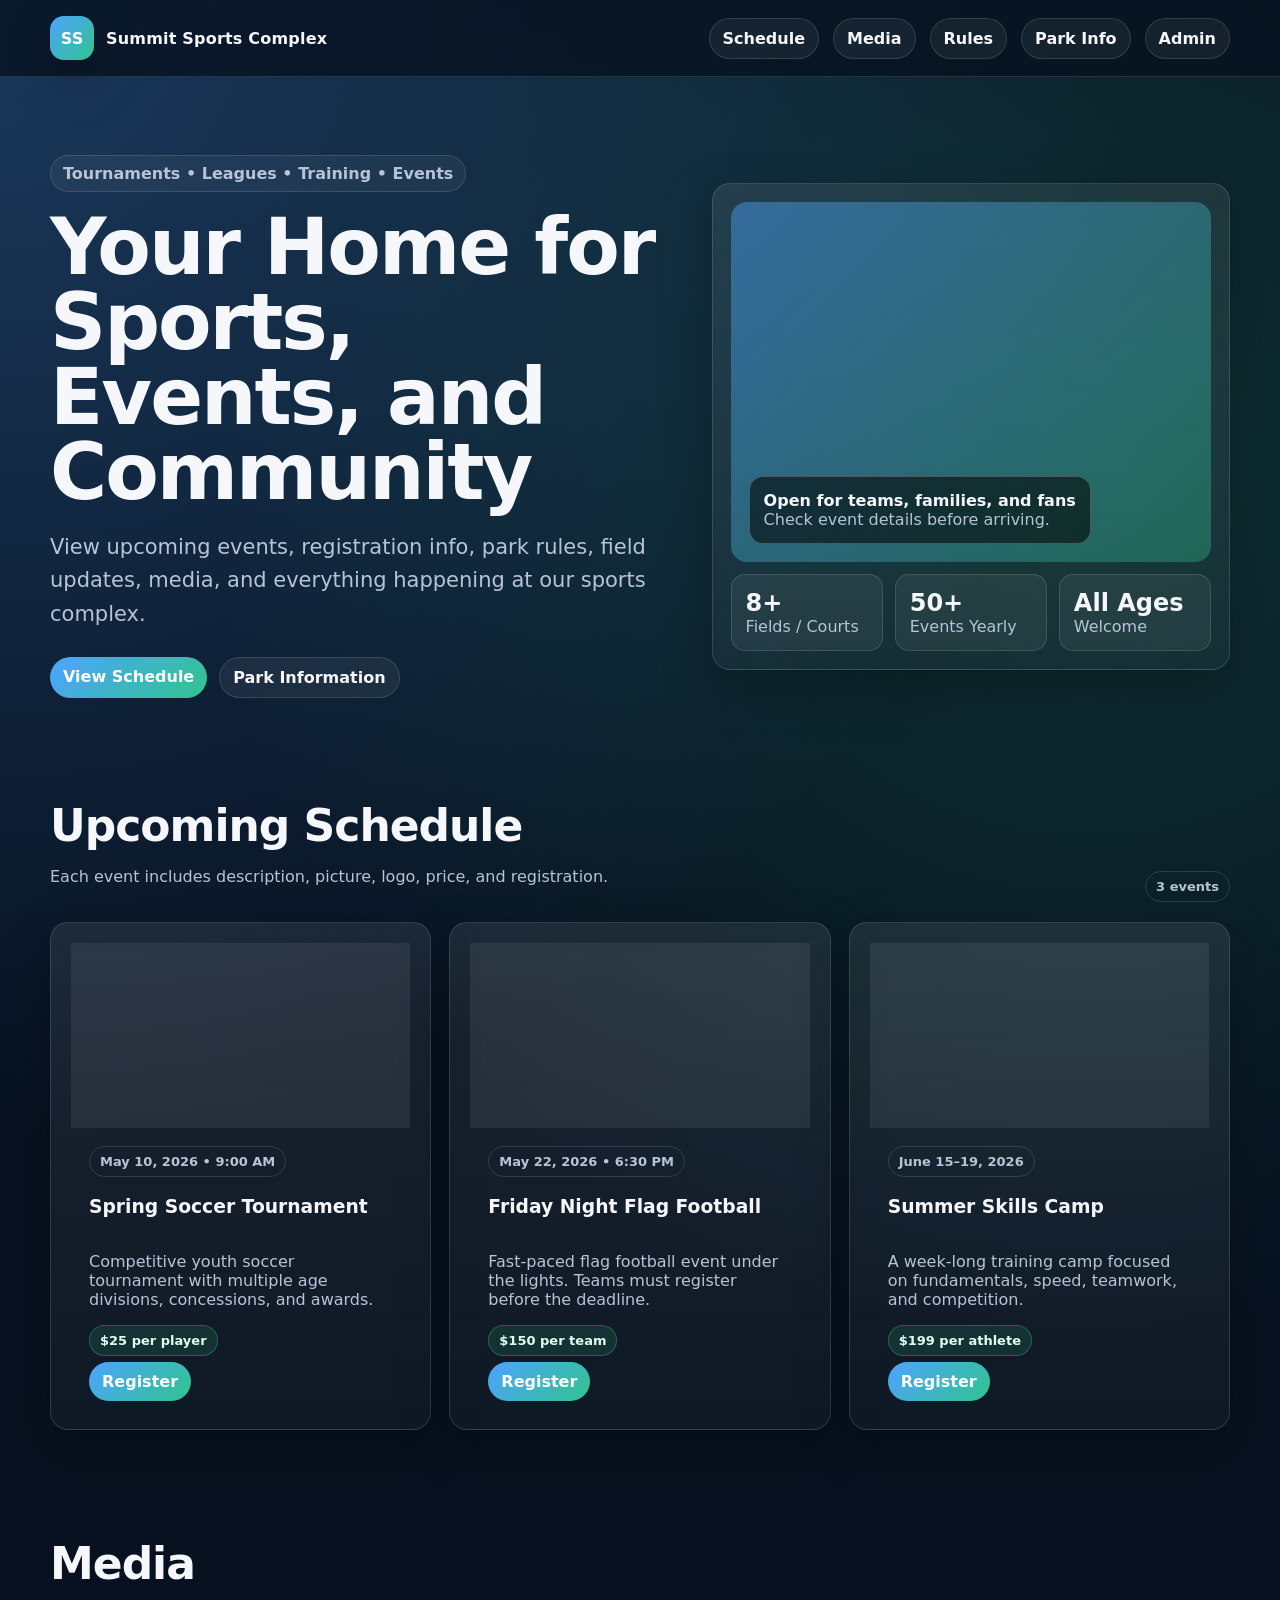
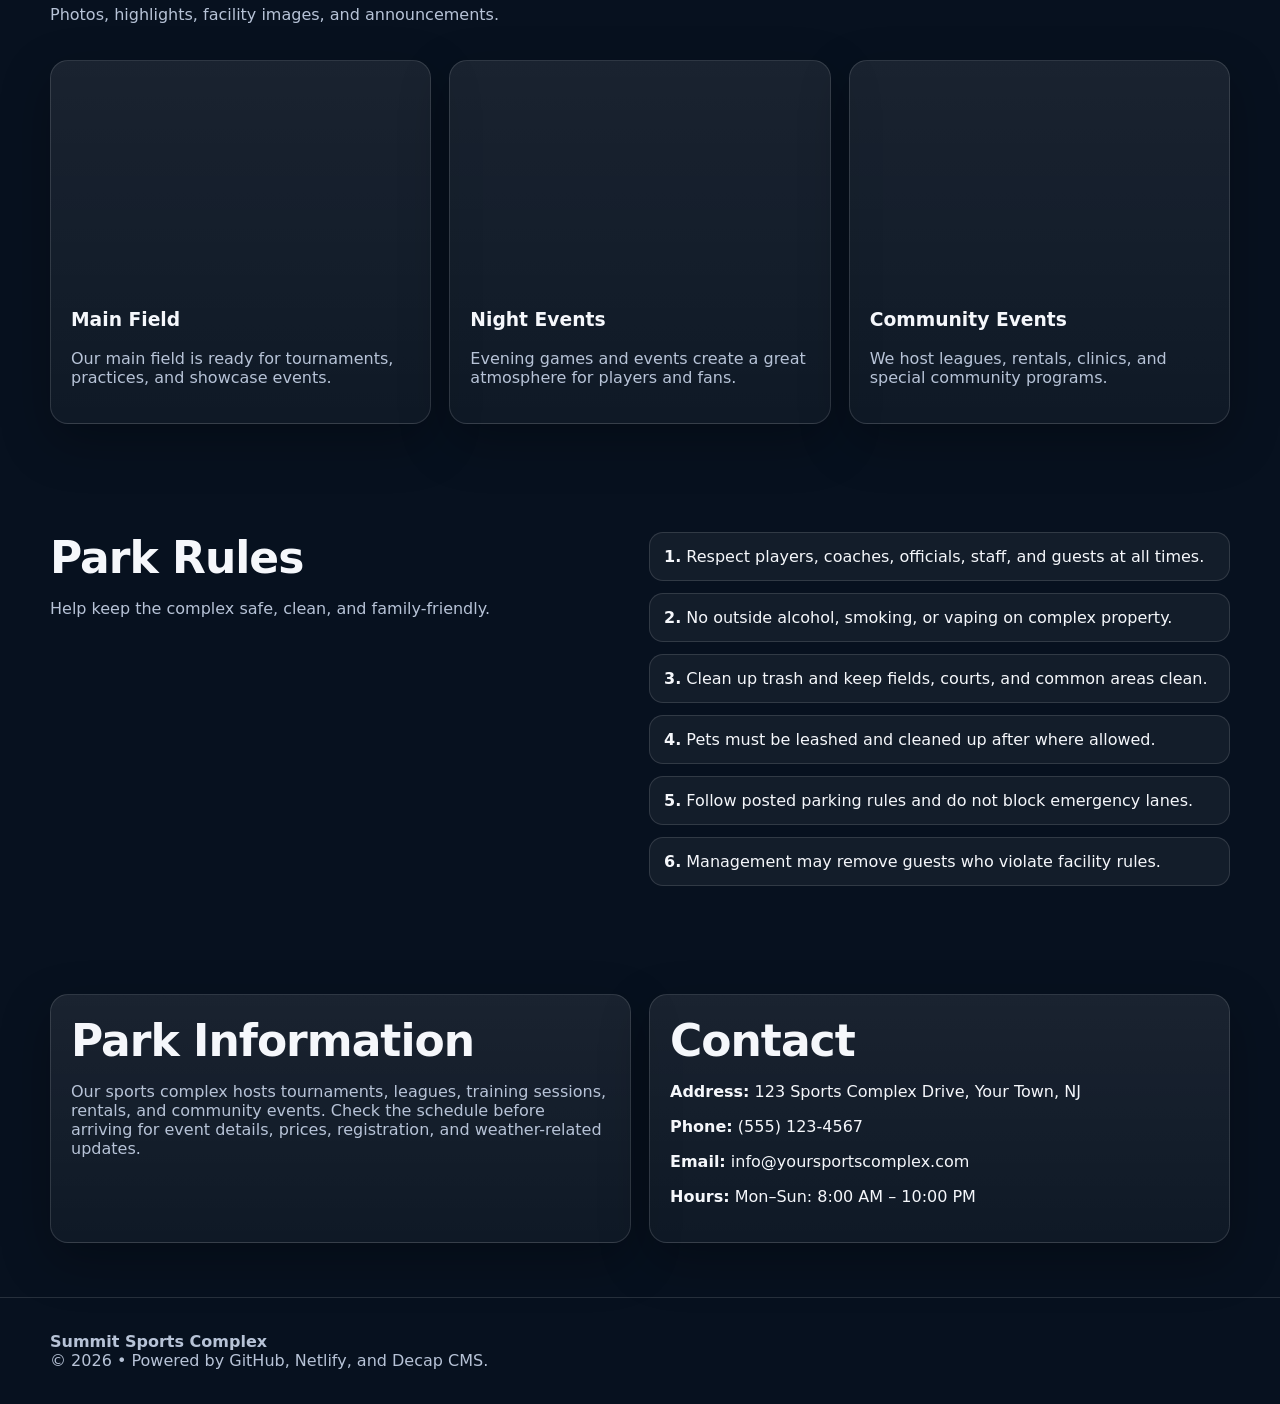
==== index.html @ 4e284f71 "Add files via upload" ====
﻿<!DOCTYPE html>
<html lang="en">
<head>
  <meta charset="UTF-8" />
  <meta name="viewport" content="width=device-width, initial-scale=1.0" />
  <title>Sports Complex</title>
  <meta name="description" content="Sports complex website with schedule, media, rules, and park information." />
  <script src="https://identity.netlify.com/v1/netlify-identity-widget.js"></script>
  <style>
    :root{--bg:#07111f;--card:#0f1d31;--text:#f5f7fb;--muted:#b7c3d7;--line:rgba(255,255,255,.13);--accent:#31c48d;--accent2:#4da3ff;--radius:18px;--shadow:0 18px 50px rgba(0,0,0,.28);--max:1180px;font-family:Inter,system-ui,-apple-system,BlinkMacSystemFont,"Segoe UI",sans-serif}*{box-sizing:border-box}html{scroll-behavior:smooth}body{margin:0;background:radial-gradient(circle at top left,rgba(77,163,255,.28),transparent 35%),radial-gradient(circle at 85% 15%,rgba(49,196,141,.18),transparent 32%),var(--bg);color:var(--text)}a{color:inherit;text-decoration:none}img{max-width:100%;display:block}.wrap{width:min(var(--max),calc(100% - 32px));margin:0 auto}.nav{position:sticky;top:0;z-index:20;backdrop-filter:blur(14px);background:rgba(7,17,31,.78);border-bottom:1px solid var(--line)}.nav-inner{min-height:76px;display:flex;justify-content:space-between;align-items:center;gap:18px}.brand{display:flex;align-items:center;gap:12px;font-weight:900;letter-spacing:.2px}.brand-logo{width:44px;height:44px;border-radius:14px;background:linear-gradient(135deg,var(--accent2),var(--accent));display:grid;place-items:center;color:white;box-shadow:var(--shadow);overflow:hidden}.brand-logo img{width:100%;height:100%;object-fit:cover}.links{display:flex;gap:14px;align-items:center;flex-wrap:wrap;justify-content:flex-end}.links a,.btn{border:1px solid var(--line);background:rgba(255,255,255,.06);color:var(--text);padding:10px 13px;border-radius:999px;font-weight:700;cursor:pointer;transition:.18s ease}.links a:hover,.btn:hover{transform:translateY(-1px);background:rgba(255,255,255,.11)}.primary{background:linear-gradient(135deg,var(--accent2),var(--accent));border:0;color:white}.hero{padding:78px 0 48px}.hero-grid{display:grid;grid-template-columns:1.1fr .9fr;gap:28px;align-items:center}.badge{display:inline-flex;gap:8px;align-items:center;padding:8px 12px;border:1px solid var(--line);border-radius:999px;color:var(--muted);background:rgba(255,255,255,.05);font-weight:700}h1{font-size:clamp(42px,7vw,78px);line-height:.96;margin:18px 0;letter-spacing:-2px}.lead{color:var(--muted);font-size:clamp(17px,2vw,21px);line-height:1.6;max-width:680px}.hero-actions{display:flex;gap:12px;flex-wrap:wrap;margin-top:26px}.hero-card,.card{background:linear-gradient(180deg,rgba(255,255,255,.08),rgba(255,255,255,.035));border:1px solid var(--line);border-radius:var(--radius);box-shadow:var(--shadow)}.hero-card{padding:18px;overflow:hidden}.hero-photo{height:360px;border-radius:16px;background:linear-gradient(135deg,rgba(77,163,255,.45),rgba(49,196,141,.35)),url('https://images.unsplash.com/photo-1526232761682-d26e03ac148e?auto=format&fit=crop&w=1400&q=80');background-size:cover;background-position:center;display:flex;align-items:flex-end;padding:18px}.photo-label{background:rgba(0,0,0,.55);border:1px solid rgba(255,255,255,.22);padding:14px;border-radius:14px}.stats{display:grid;grid-template-columns:repeat(3,1fr);gap:12px;margin-top:12px}.stat{background:rgba(255,255,255,.06);border:1px solid var(--line);border-radius:14px;padding:14px}.stat strong{display:block;font-size:24px}section{padding:54px 0}.section-head{display:flex;justify-content:space-between;align-items:end;gap:18px;margin-bottom:20px}h2{font-size:clamp(28px,4vw,44px);margin:0 0 8px;letter-spacing:-1px}.muted{color:var(--muted)}.grid{display:grid;gap:18px}.grid-3{grid-template-columns:repeat(3,1fr)}.grid-2{grid-template-columns:repeat(2,1fr)}.event-card{overflow:hidden}.event-img{height:185px;background:rgba(255,255,255,.07);object-fit:cover;width:100%}.event-body{padding:18px}.event-top{display:flex;justify-content:space-between;gap:12px;align-items:flex-start;margin-bottom:10px}.event-logo{width:52px;height:52px;border-radius:14px;object-fit:cover;border:1px solid var(--line);background:rgba(255,255,255,.08)}.pill{display:inline-flex;padding:7px 10px;border-radius:999px;border:1px solid var(--line);color:var(--muted);font-size:13px;font-weight:800}.price{color:#ddfff0;background:rgba(49,196,141,.13);border-color:rgba(49,196,141,.35)}.card{padding:20px}.media-card img{height:210px;width:100%;object-fit:cover;border-radius:14px;margin-bottom:12px}.rules-list{display:grid;gap:12px}.rule{padding:14px;border:1px solid var(--line);border-radius:14px;background:rgba(255,255,255,.05)}.footer{border-top:1px solid var(--line);padding:34px 0;color:var(--muted)}.loading{padding:28px;border:1px solid var(--line);border-radius:18px;color:var(--muted);background:rgba(255,255,255,.05)}@media(max-width:860px){.hero-grid,.grid-2,.grid-3{grid-template-columns:1fr}.links{display:none}.section-head{align-items:flex-start;flex-direction:column}.hero-photo{height:260px}.stats{grid-template-columns:1fr}}
  </style>
</head>
<body>
  <nav class="nav"><div class="wrap nav-inner"><a href="#" class="brand"><span class="brand-logo" id="brandLogo">SC</span><span id="brandName">Sports Complex</span></a><div class="links"><a href="#schedule">Schedule</a><a href="#media">Media</a><a href="#rules">Rules</a><a href="#info">Park Info</a><a href="/admin/">Admin</a></div></div></nav>
  <main>
    <section class="hero"><div class="wrap hero-grid"><div><span class="badge" id="tagline">Tournaments • Leagues • Training • Events</span><h1 id="heroTitle">Loading...</h1><p class="lead" id="heroText"></p><div class="hero-actions"><a class="btn primary" href="#schedule">View Schedule</a><a class="btn" href="#info">Park Information</a></div></div><div class="hero-card"><div class="hero-photo" id="heroPhoto"><div class="photo-label"><strong>Open for teams, families, and fans</strong><div class="muted">Check event details before arriving.</div></div></div><div class="stats"><div class="stat"><strong id="stat1">-</strong><span class="muted" id="stat1Label"></span></div><div class="stat"><strong id="stat2">-</strong><span class="muted" id="stat2Label"></span></div><div class="stat"><strong id="stat3">-</strong><span class="muted" id="stat3Label"></span></div></div></div></div></section>
    <section id="schedule"><div class="wrap"><div class="section-head"><div><h2>Upcoming Schedule</h2><p class="muted">Each event includes description, picture, logo, price, and registration.</p></div><span class="pill" id="eventCount">0 events</span></div><div class="grid grid-3" id="eventsGrid"><div class="loading">Loading events...</div></div></div></section>
    <section id="media"><div class="wrap"><div class="section-head"><div><h2>Media</h2><p class="muted">Photos, highlights, facility images, and announcements.</p></div></div><div class="grid grid-3" id="mediaGrid"><div class="loading">Loading media...</div></div></div></section>
    <section id="rules"><div class="wrap grid grid-2"><div><h2>Park Rules</h2><p class="muted">Help keep the complex safe, clean, and family-friendly.</p></div><div class="rules-list" id="rulesList"></div></div></section>
    <section id="info"><div class="wrap grid grid-2"><div class="card"><h2>Park Information</h2><p class="muted" id="parkInfo"></p></div><div class="card"><h2>Contact</h2><p><strong>Address:</strong> <span id="address"></span></p><p><strong>Phone:</strong> <span id="phone"></span></p><p><strong>Email:</strong> <span id="email"></span></p><p><strong>Hours:</strong> <span id="hours"></span></p></div></div></section>
  </main>
  <footer class="footer"><div class="wrap"><strong id="footerName">Sports Complex</strong><div>© <span id="year"></span> • Powered by GitHub, Netlify, and Decap CMS.</div></div></footer>
  <script>
    const fallback="https://images.unsplash.com/photo-1526232761682-d26e03ac148e?auto=format&fit=crop&w=1200&q=80";
    function escapeHtml(str=""){return String(str).replace(/[&<>"']/g,m=>({'&':'&amp;','<':'&lt;','>':'&gt;','"':'&quot;',"'":'&#039;'}[m]))}
    function initials(name){return(name||"SC").split(" ").map(w=>w[0]).join("").slice(0,2).toUpperCase()}
    async function getJSON(path){const res=await fetch(path+"?v="+Date.now());if(!res.ok)throw new Error("Could not load "+path);return res.json()}
    function imagePath(src){if(!src)return"";return src.startsWith("/")||src.startsWith("http")?src:"/"+src}
    async function renderSite(){try{const[site,eventsData,mediaData,rulesData]=await Promise.all([getJSON("/content/site.json"),getJSON("/content/events.json"),getJSON("/content/media.json"),getJSON("/content/rules.json")]);document.title=site.name||"Sports Complex";document.getElementById("brandName").textContent=site.name||"Sports Complex";document.getElementById("footerName").textContent=site.name||"Sports Complex";document.getElementById("tagline").textContent=site.tagline||"";document.getElementById("heroTitle").textContent=site.heroTitle||"";document.getElementById("heroText").textContent=site.heroText||"";document.getElementById("parkInfo").textContent=site.parkInfo||"";document.getElementById("address").textContent=site.address||"";document.getElementById("phone").textContent=site.phone||"";document.getElementById("email").textContent=site.email||"";document.getElementById("hours").textContent=site.hours||"";document.getElementById("stat1").textContent=site.stat1||"";document.getElementById("stat2").textContent=site.stat2||"";document.getElementById("stat3").textContent=site.stat3||"";document.getElementById("stat1Label").textContent=site.stat1Label||"";document.getElementById("stat2Label").textContent=site.stat2Label||"";document.getElementById("stat3Label").textContent=site.stat3Label||"";document.getElementById("year").textContent=new Date().getFullYear();const brandLogo=document.getElementById("brandLogo");if(site.logo)brandLogo.innerHTML=`<img src="${escapeHtml(imagePath(site.logo))}" alt="${escapeHtml(site.name)} logo">`;else brandLogo.textContent=initials(site.name);if(site.heroImage){document.getElementById("heroPhoto").style.backgroundImage=`linear-gradient(135deg, rgba(77,163,255,.45), rgba(49,196,141,.35)), url('${imagePath(site.heroImage)}')`}const events=eventsData.events||[];document.getElementById("eventCount").textContent=`${events.length} event${events.length===1?"":"s"}`;document.getElementById("eventsGrid").innerHTML=events.map(ev=>`<article class="card event-card"><img class="event-img" src="${escapeHtml(imagePath(ev.image)||fallback)}" alt="${escapeHtml(ev.title)}" onerror="this.src='${fallback}'"><div class="event-body"><div class="event-top"><div><span class="pill">${escapeHtml(ev.date||"")}</span><h3>${escapeHtml(ev.title||"")}</h3></div>${ev.logo?`<img class="event-logo" src="${escapeHtml(imagePath(ev.logo))}" alt="Event logo" onerror="this.style.display='none'">`:""}</div><p class="muted">${escapeHtml(ev.description||"")}</p><p><span class="pill price">${escapeHtml(ev.price||"")}</span></p>${ev.register?`<a class="btn primary" href="${escapeHtml(ev.register)}" target="_blank" rel="noopener">Register</a>`:""}</div></article>`).join("")||`<div class="card"><p class="muted">No events posted yet.</p></div>`;const media=mediaData.media||[];document.getElementById("mediaGrid").innerHTML=media.map(m=>`<article class="card media-card"><img src="${escapeHtml(imagePath(m.image)||fallback)}" alt="${escapeHtml(m.title)}" onerror="this.src='${fallback}'"><h3>${escapeHtml(m.title||"")}</h3><p class="muted">${escapeHtml(m.caption||"")}</p></article>`).join("")||`<div class="card"><p class="muted">No media posted yet.</p></div>`;const rules=rulesData.rules||[];document.getElementById("rulesList").innerHTML=rules.map((r,i)=>`<div class="rule"><strong>${i+1}.</strong> ${escapeHtml(r.rule||r)}</div>`).join("")}catch(err){document.getElementById("heroTitle").textContent="Website content could not load.";document.getElementById("heroText").textContent="Make sure the content folder was uploaded to GitHub.";console.error(err)}}
    renderSite();
  </script>
</body>
</html>
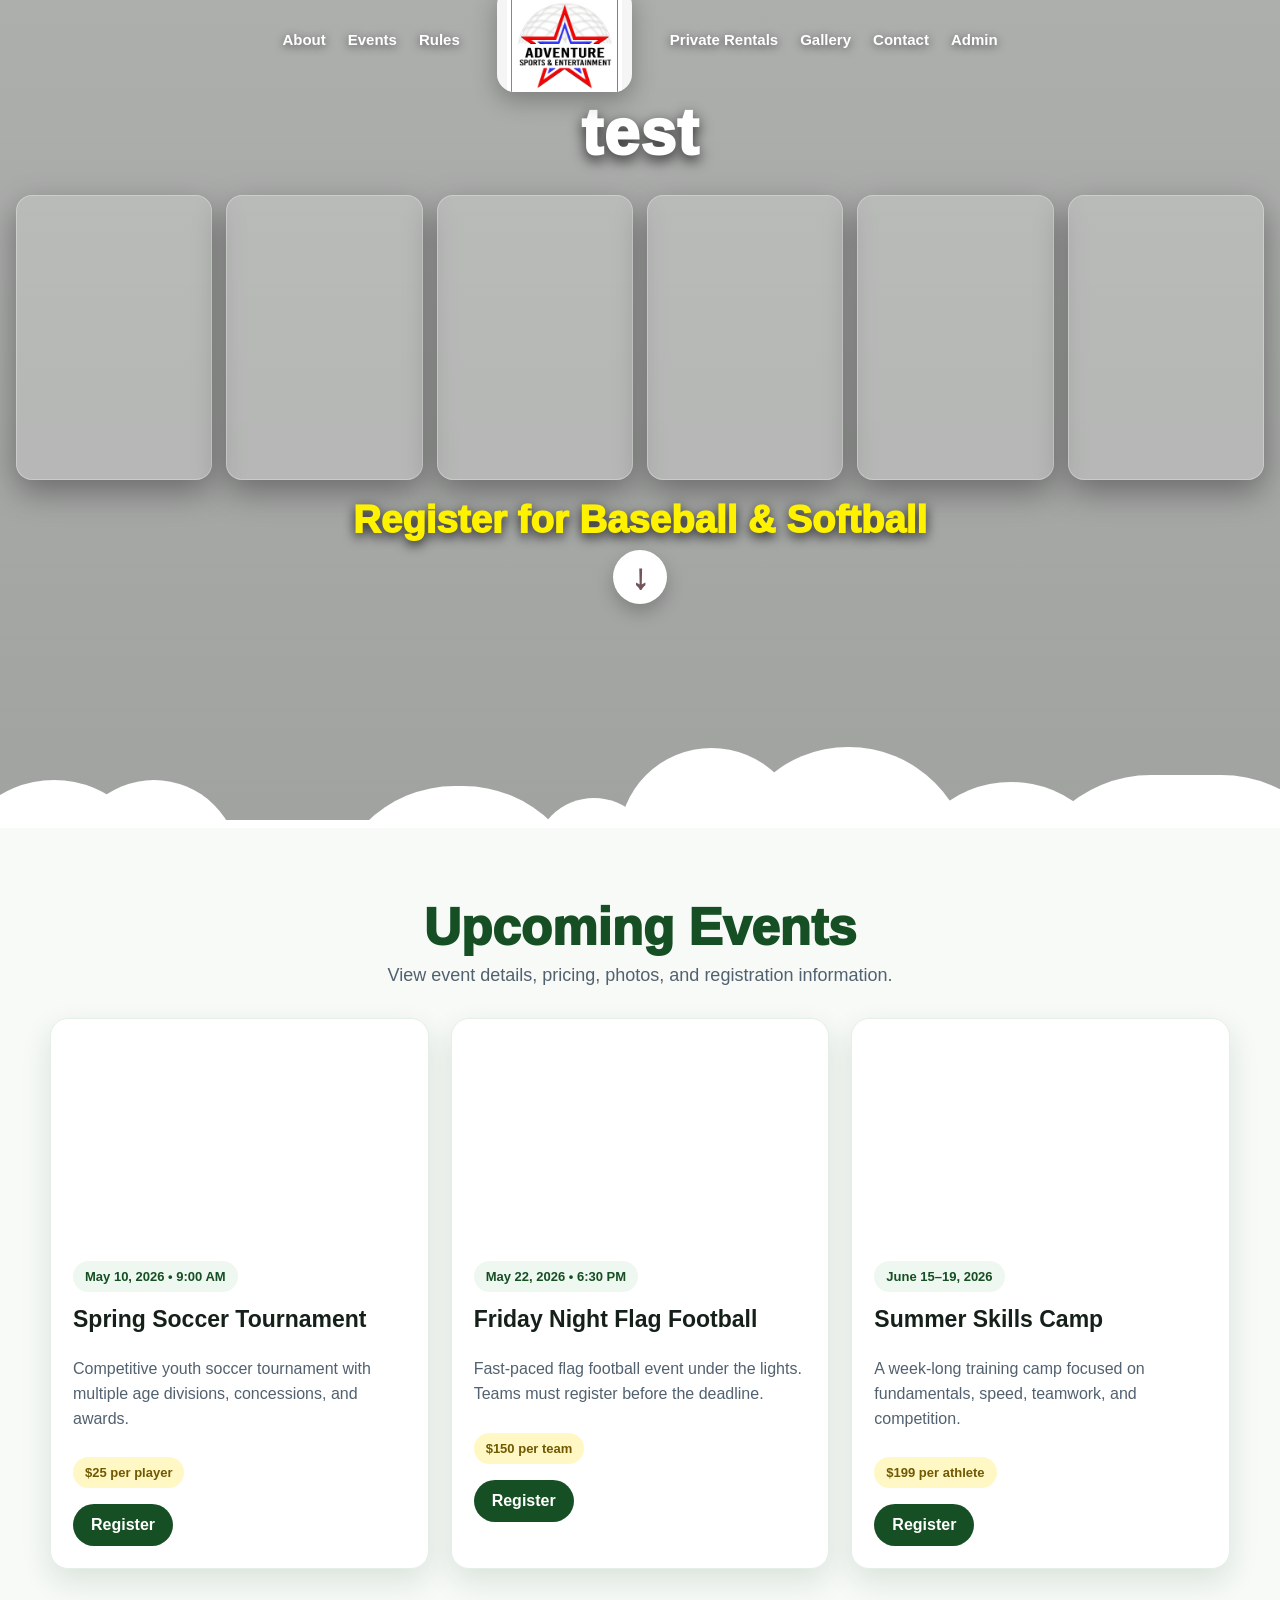
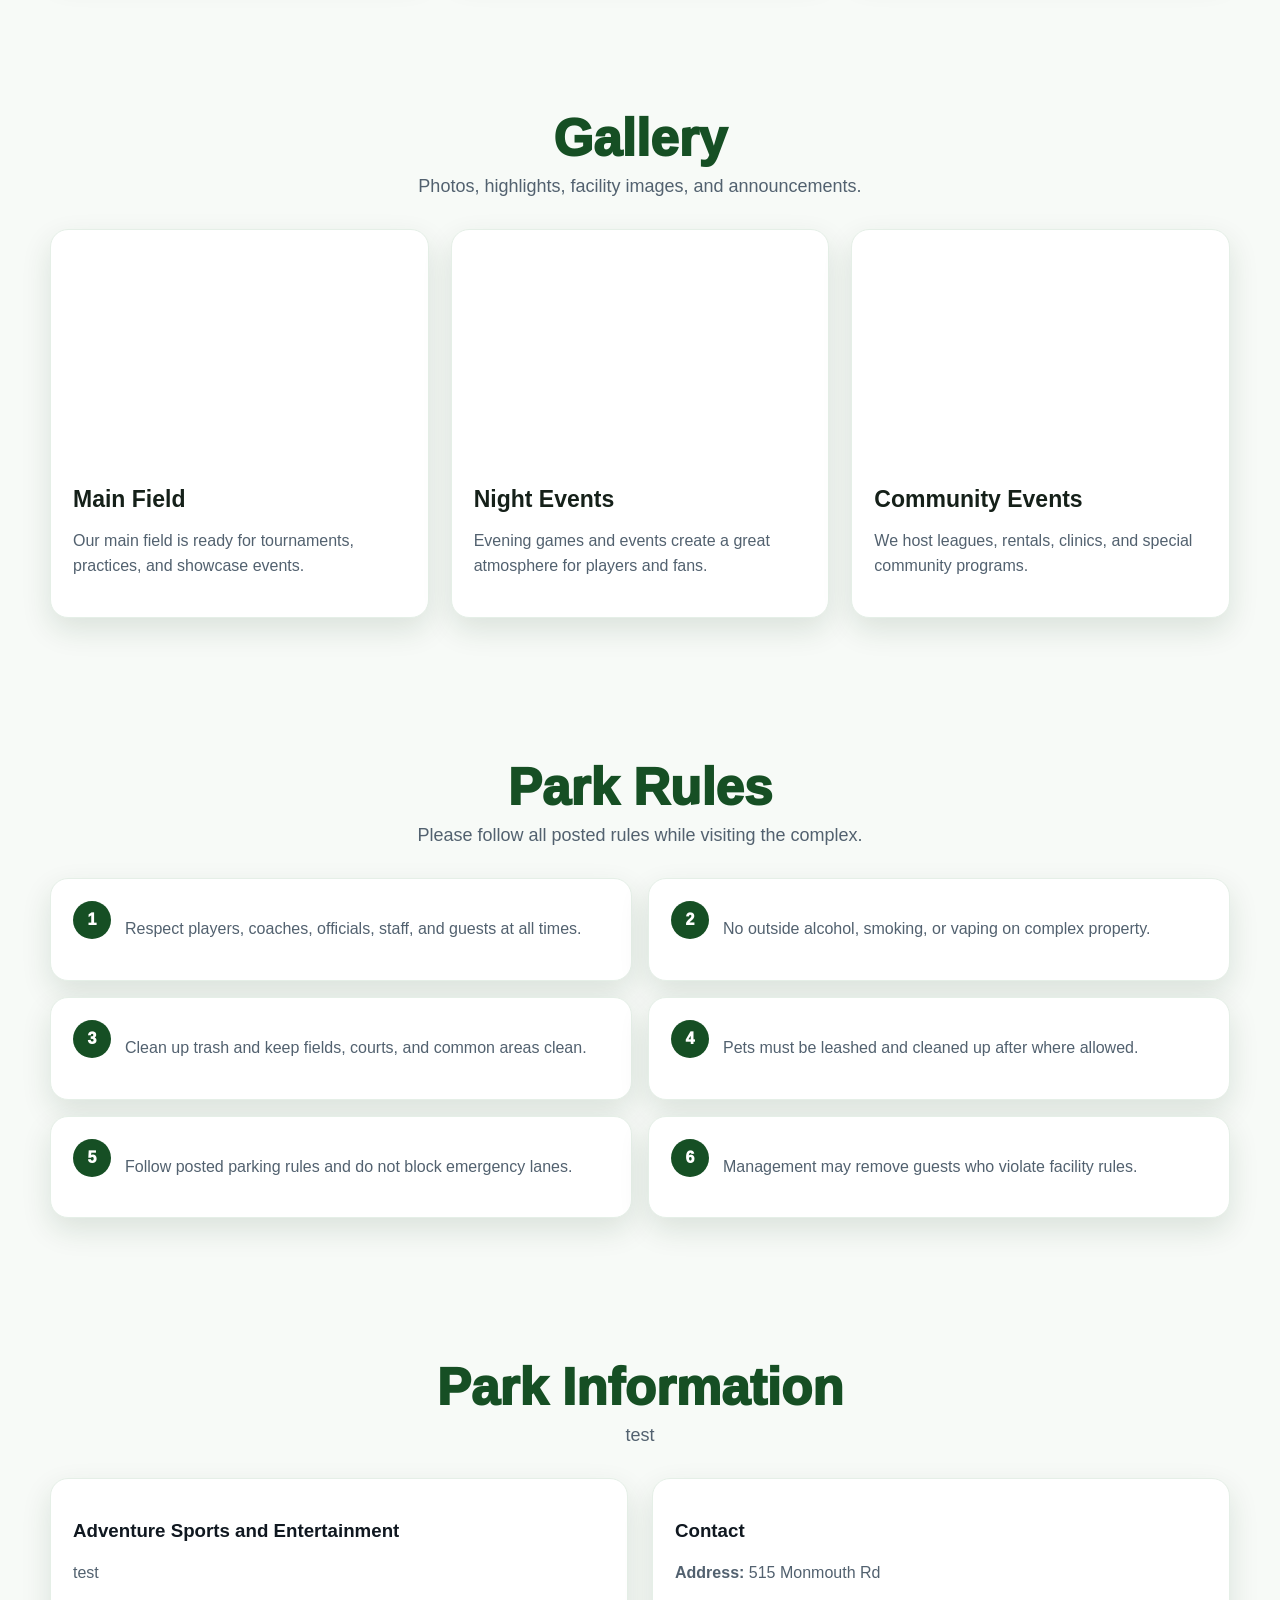
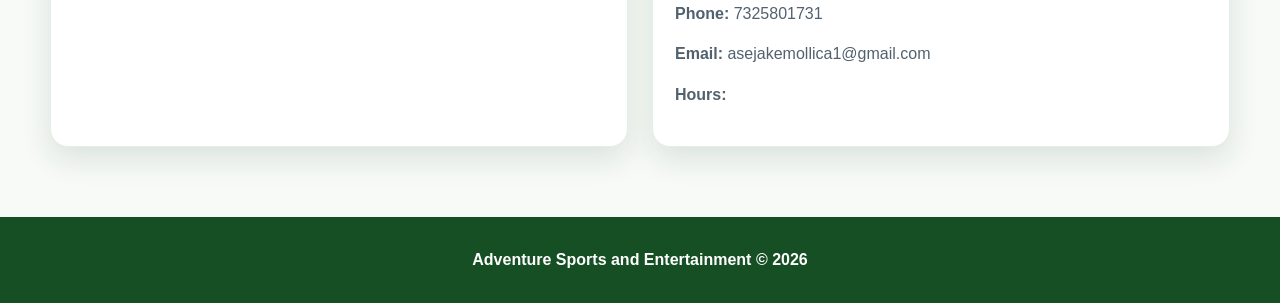
==== commit 3322a0cf: "Update index.html" ====
--- a/index.html
+++ b/index.html
@@ -1,33 +1,565 @@
-﻿<!DOCTYPE html>
-<html lang="en">
-<head>
-  <meta charset="UTF-8" />
-  <meta name="viewport" content="width=device-width, initial-scale=1.0" />
-  <title>Sports Complex</title>
-  <meta name="description" content="Sports complex website with schedule, media, rules, and park information." />
-  <script src="https://identity.netlify.com/v1/netlify-identity-widget.js"></script>
-  <style>
-    :root{--bg:#07111f;--card:#0f1d31;--text:#f5f7fb;--muted:#b7c3d7;--line:rgba(255,255,255,.13);--accent:#31c48d;--accent2:#4da3ff;--radius:18px;--shadow:0 18px 50px rgba(0,0,0,.28);--max:1180px;font-family:Inter,system-ui,-apple-system,BlinkMacSystemFont,"Segoe UI",sans-serif}*{box-sizing:border-box}html{scroll-behavior:smooth}body{margin:0;background:radial-gradient(circle at top left,rgba(77,163,255,.28),transparent 35%),radial-gradient(circle at 85% 15%,rgba(49,196,141,.18),transparent 32%),var(--bg);color:var(--text)}a{color:inherit;text-decoration:none}img{max-width:100%;display:block}.wrap{width:min(var(--max),calc(100% - 32px));margin:0 auto}.nav{position:sticky;top:0;z-index:20;backdrop-filter:blur(14px);background:rgba(7,17,31,.78);border-bottom:1px solid var(--line)}.nav-inner{min-height:76px;display:flex;justify-content:space-between;align-items:center;gap:18px}.brand{display:flex;align-items:center;gap:12px;font-weight:900;letter-spacing:.2px}.brand-logo{width:44px;height:44px;border-radius:14px;background:linear-gradient(135deg,var(--accent2),var(--accent));display:grid;place-items:center;color:white;box-shadow:var(--shadow);overflow:hidden}.brand-logo img{width:100%;height:100%;object-fit:cover}.links{display:flex;gap:14px;align-items:center;flex-wrap:wrap;justify-content:flex-end}.links a,.btn{border:1px solid var(--line);background:rgba(255,255,255,.06);color:var(--text);padding:10px 13px;border-radius:999px;font-weight:700;cursor:pointer;transition:.18s ease}.links a:hover,.btn:hover{transform:translateY(-1px);background:rgba(255,255,255,.11)}.primary{background:linear-gradient(135deg,var(--accent2),var(--accent));border:0;color:white}.hero{padding:78px 0 48px}.hero-grid{display:grid;grid-template-columns:1.1fr .9fr;gap:28px;align-items:center}.badge{display:inline-flex;gap:8px;align-items:center;padding:8px 12px;border:1px solid var(--line);border-radius:999px;color:var(--muted);background:rgba(255,255,255,.05);font-weight:700}h1{font-size:clamp(42px,7vw,78px);line-height:.96;margin:18px 0;letter-spacing:-2px}.lead{color:var(--muted);font-size:clamp(17px,2vw,21px);line-height:1.6;max-width:680px}.hero-actions{display:flex;gap:12px;flex-wrap:wrap;margin-top:26px}.hero-card,.card{background:linear-gradient(180deg,rgba(255,255,255,.08),rgba(255,255,255,.035));border:1px solid var(--line);border-radius:var(--radius);box-shadow:var(--shadow)}.hero-card{padding:18px;overflow:hidden}.hero-photo{height:360px;border-radius:16px;background:linear-gradient(135deg,rgba(77,163,255,.45),rgba(49,196,141,.35)),url('https://images.unsplash.com/photo-1526232761682-d26e03ac148e?auto=format&fit=crop&w=1400&q=80');background-size:cover;background-position:center;display:flex;align-items:flex-end;padding:18px}.photo-label{background:rgba(0,0,0,.55);border:1px solid rgba(255,255,255,.22);padding:14px;border-radius:14px}.stats{display:grid;grid-template-columns:repeat(3,1fr);gap:12px;margin-top:12px}.stat{background:rgba(255,255,255,.06);border:1px solid var(--line);border-radius:14px;padding:14px}.stat strong{display:block;font-size:24px}section{padding:54px 0}.section-head{display:flex;justify-content:space-between;align-items:end;gap:18px;margin-bottom:20px}h2{font-size:clamp(28px,4vw,44px);margin:0 0 8px;letter-spacing:-1px}.muted{color:var(--muted)}.grid{display:grid;gap:18px}.grid-3{grid-template-columns:repeat(3,1fr)}.grid-2{grid-template-columns:repeat(2,1fr)}.event-card{overflow:hidden}.event-img{height:185px;background:rgba(255,255,255,.07);object-fit:cover;width:100%}.event-body{padding:18px}.event-top{display:flex;justify-content:space-between;gap:12px;align-items:flex-start;margin-bottom:10px}.event-logo{width:52px;height:52px;border-radius:14px;object-fit:cover;border:1px solid var(--line);background:rgba(255,255,255,.08)}.pill{display:inline-flex;padding:7px 10px;border-radius:999px;border:1px solid var(--line);color:var(--muted);font-size:13px;font-weight:800}.price{color:#ddfff0;background:rgba(49,196,141,.13);border-color:rgba(49,196,141,.35)}.card{padding:20px}.media-card img{height:210px;width:100%;object-fit:cover;border-radius:14px;margin-bottom:12px}.rules-list{display:grid;gap:12px}.rule{padding:14px;border:1px solid var(--line);border-radius:14px;background:rgba(255,255,255,.05)}.footer{border-top:1px solid var(--line);padding:34px 0;color:var(--muted)}.loading{padding:28px;border:1px solid var(--line);border-radius:18px;color:var(--muted);background:rgba(255,255,255,.05)}@media(max-width:860px){.hero-grid,.grid-2,.grid-3{grid-template-columns:1fr}.links{display:none}.section-head{align-items:flex-start;flex-direction:column}.hero-photo{height:260px}.stats{grid-template-columns:1fr}}
-  </style>
-</head>
-<body>
-  <nav class="nav"><div class="wrap nav-inner"><a href="#" class="brand"><span class="brand-logo" id="brandLogo">SC</span><span id="brandName">Sports Complex</span></a><div class="links"><a href="#schedule">Schedule</a><a href="#media">Media</a><a href="#rules">Rules</a><a href="#info">Park Info</a><a href="/admin/">Admin</a></div></div></nav>
-  <main>
-    <section class="hero"><div class="wrap hero-grid"><div><span class="badge" id="tagline">Tournaments • Leagues • Training • Events</span><h1 id="heroTitle">Loading...</h1><p class="lead" id="heroText"></p><div class="hero-actions"><a class="btn primary" href="#schedule">View Schedule</a><a class="btn" href="#info">Park Information</a></div></div><div class="hero-card"><div class="hero-photo" id="heroPhoto"><div class="photo-label"><strong>Open for teams, families, and fans</strong><div class="muted">Check event details before arriving.</div></div></div><div class="stats"><div class="stat"><strong id="stat1">-</strong><span class="muted" id="stat1Label"></span></div><div class="stat"><strong id="stat2">-</strong><span class="muted" id="stat2Label"></span></div><div class="stat"><strong id="stat3">-</strong><span class="muted" id="stat3Label"></span></div></div></div></div></section>
-    <section id="schedule"><div class="wrap"><div class="section-head"><div><h2>Upcoming Schedule</h2><p class="muted">Each event includes description, picture, logo, price, and registration.</p></div><span class="pill" id="eventCount">0 events</span></div><div class="grid grid-3" id="eventsGrid"><div class="loading">Loading events...</div></div></div></section>
-    <section id="media"><div class="wrap"><div class="section-head"><div><h2>Media</h2><p class="muted">Photos, highlights, facility images, and announcements.</p></div></div><div class="grid grid-3" id="mediaGrid"><div class="loading">Loading media...</div></div></div></section>
-    <section id="rules"><div class="wrap grid grid-2"><div><h2>Park Rules</h2><p class="muted">Help keep the complex safe, clean, and family-friendly.</p></div><div class="rules-list" id="rulesList"></div></div></section>
-    <section id="info"><div class="wrap grid grid-2"><div class="card"><h2>Park Information</h2><p class="muted" id="parkInfo"></p></div><div class="card"><h2>Contact</h2><p><strong>Address:</strong> <span id="address"></span></p><p><strong>Phone:</strong> <span id="phone"></span></p><p><strong>Email:</strong> <span id="email"></span></p><p><strong>Hours:</strong> <span id="hours"></span></p></div></div></section>
-  </main>
-  <footer class="footer"><div class="wrap"><strong id="footerName">Sports Complex</strong><div>© <span id="year"></span> • Powered by GitHub, Netlify, and Decap CMS.</div></div></footer>
-  <script>
-    const fallback="https://images.unsplash.com/photo-1526232761682-d26e03ac148e?auto=format&fit=crop&w=1200&q=80";
-    function escapeHtml(str=""){return String(str).replace(/[&<>"']/g,m=>({'&':'&amp;','<':'&lt;','>':'&gt;','"':'&quot;',"'":'&#039;'}[m]))}
-    function initials(name){return(name||"SC").split(" ").map(w=>w[0]).join("").slice(0,2).toUpperCase()}
-    async function getJSON(path){const res=await fetch(path+"?v="+Date.now());if(!res.ok)throw new Error("Could not load "+path);return res.json()}
-    function imagePath(src){if(!src)return"";return src.startsWith("/")||src.startsWith("http")?src:"/"+src}
-    async function renderSite(){try{const[site,eventsData,mediaData,rulesData]=await Promise.all([getJSON("/content/site.json"),getJSON("/content/events.json"),getJSON("/content/media.json"),getJSON("/content/rules.json")]);document.title=site.name||"Sports Complex";document.getElementById("brandName").textContent=site.name||"Sports Complex";document.getElementById("footerName").textContent=site.name||"Sports Complex";document.getElementById("tagline").textContent=site.tagline||"";document.getElementById("heroTitle").textContent=site.heroTitle||"";document.getElementById("heroText").textContent=site.heroText||"";document.getElementById("parkInfo").textContent=site.parkInfo||"";document.getElementById("address").textContent=site.address||"";document.getElementById("phone").textContent=site.phone||"";document.getElementById("email").textContent=site.email||"";document.getElementById("hours").textContent=site.hours||"";document.getElementById("stat1").textContent=site.stat1||"";document.getElementById("stat2").textContent=site.stat2||"";document.getElementById("stat3").textContent=site.stat3||"";document.getElementById("stat1Label").textContent=site.stat1Label||"";document.getElementById("stat2Label").textContent=site.stat2Label||"";document.getElementById("stat3Label").textContent=site.stat3Label||"";document.getElementById("year").textContent=new Date().getFullYear();const brandLogo=document.getElementById("brandLogo");if(site.logo)brandLogo.innerHTML=`<img src="${escapeHtml(imagePath(site.logo))}" alt="${escapeHtml(site.name)} logo">`;else brandLogo.textContent=initials(site.name);if(site.heroImage){document.getElementById("heroPhoto").style.backgroundImage=`linear-gradient(135deg, rgba(77,163,255,.45), rgba(49,196,141,.35)), url('${imagePath(site.heroImage)}')`}const events=eventsData.events||[];document.getElementById("eventCount").textContent=`${events.length} event${events.length===1?"":"s"}`;document.getElementById("eventsGrid").innerHTML=events.map(ev=>`<article class="card event-card"><img class="event-img" src="${escapeHtml(imagePath(ev.image)||fallback)}" alt="${escapeHtml(ev.title)}" onerror="this.src='${fallback}'"><div class="event-body"><div class="event-top"><div><span class="pill">${escapeHtml(ev.date||"")}</span><h3>${escapeHtml(ev.title||"")}</h3></div>${ev.logo?`<img class="event-logo" src="${escapeHtml(imagePath(ev.logo))}" alt="Event logo" onerror="this.style.display='none'">`:""}</div><p class="muted">${escapeHtml(ev.description||"")}</p><p><span class="pill price">${escapeHtml(ev.price||"")}</span></p>${ev.register?`<a class="btn primary" href="${escapeHtml(ev.register)}" target="_blank" rel="noopener">Register</a>`:""}</div></article>`).join("")||`<div class="card"><p class="muted">No events posted yet.</p></div>`;const media=mediaData.media||[];document.getElementById("mediaGrid").innerHTML=media.map(m=>`<article class="card media-card"><img src="${escapeHtml(imagePath(m.image)||fallback)}" alt="${escapeHtml(m.title)}" onerror="this.src='${fallback}'"><h3>${escapeHtml(m.title||"")}</h3><p class="muted">${escapeHtml(m.caption||"")}</p></article>`).join("")||`<div class="card"><p class="muted">No media posted yet.</p></div>`;const rules=rulesData.rules||[];document.getElementById("rulesList").innerHTML=rules.map((r,i)=>`<div class="rule"><strong>${i+1}.</strong> ${escapeHtml(r.rule||r)}</div>`).join("")}catch(err){document.getElementById("heroTitle").textContent="Website content could not load.";document.getElementById("heroText").textContent="Make sure the content folder was uploaded to GitHub.";console.error(err)}}
-    renderSite();
-  </script>
-</body>
+<!DOCTYPE html>
+<html lang="en">
+<head>
+  <meta charset="UTF-8" />
+  <meta name="viewport" content="width=device-width, initial-scale=1.0" />
+  <title>Sports Complex</title>
+  <meta name="description" content="Sports complex website with schedule, media, rules, and park information." />
+  <script src="https://identity.netlify.com/v1/netlify-identity-widget.js"></script>
+  <style>
+    :root {
+      --green: #164f24;
+      --dark: #101820;
+      --white: #ffffff;
+      --yellow: #fff200;
+      --muted: #f1f5f9;
+      --card: rgba(255,255,255,.94);
+      --shadow: 0 18px 45px rgba(0,0,0,.28);
+      --max: 1180px;
+      font-family: Arial, Helvetica, sans-serif;
+    }
+
+    * { box-sizing: border-box; }
+    html { scroll-behavior: smooth; }
+    body { margin: 0; color: var(--dark); background: #f7faf7; }
+    a { color: inherit; text-decoration: none; }
+    img { max-width: 100%; display: block; }
+    .wrap { width: min(var(--max), calc(100% - 32px)); margin: 0 auto; }
+
+    .hero {
+      min-height: 92vh;
+      position: relative;
+      color: white;
+      overflow: hidden;
+      background:
+        linear-gradient(rgba(0,0,0,.30), rgba(0,0,0,.35)),
+        url("https://images.unsplash.com/photo-1459865264687-595d652de67e?auto=format&fit=crop&w=1800&q=85");
+      background-size: cover;
+      background-position: center;
+    }
+
+    .topbar {
+      position: relative;
+      z-index: 5;
+      height: 78px;
+      display: flex;
+      align-items: center;
+      justify-content: center;
+      gap: 22px;
+      padding: 0 18px;
+      font-weight: 800;
+      text-shadow: 0 2px 8px rgba(0,0,0,.55);
+    }
+
+    .nav-left, .nav-right {
+      display: flex;
+      align-items: center;
+      gap: 22px;
+      flex-wrap: wrap;
+    }
+
+    .topbar a { color: white; font-size: 15px; }
+    .topbar a:hover { color: var(--yellow); }
+
+    .logo-wrap {
+      position: relative;
+      width: 150px;
+      height: 110px;
+      display: grid;
+      place-items: center;
+      margin: 0 8px;
+    }
+
+    .logo-badge {
+      width: 135px;
+      height: 105px;
+      background: rgba(255,255,255,.88);
+      color: #111;
+      border-radius: 18px;
+      display: grid;
+      place-items: center;
+      text-align: center;
+      font-weight: 950;
+      line-height: .95;
+      box-shadow: 0 8px 24px rgba(0,0,0,.28);
+      padding: 10px;
+      overflow: hidden;
+    }
+
+    .logo-badge img { width: 100%; height: 100%; object-fit: contain; }
+    .logo-main { font-size: 20px; letter-spacing: .5px; }
+    .logo-sub { font-size: 9px; margin-top: 5px; letter-spacing: .6px; }
+
+    .hero-content {
+      position: relative;
+      z-index: 3;
+      text-align: center;
+      padding-top: 22px;
+    }
+
+    h1 {
+      margin: 0 auto 28px;
+      font-size: clamp(40px, 5vw, 74px);
+      line-height: 1.05;
+      letter-spacing: 1px;
+      color: white;
+      text-shadow: 0 5px 14px rgba(0,0,0,.75);
+      max-width: 1120px;
+      font-weight: 950;
+    }
+
+    .photo-strip {
+      width: min(100%, 1280px);
+      margin: 0 auto;
+      display: grid;
+      grid-template-columns: repeat(6, 1fr);
+      gap: 14px;
+      padding: 0 16px;
+    }
+
+    .photo-card {
+      height: 285px;
+      border-radius: 16px;
+      overflow: hidden;
+      box-shadow: 0 12px 32px rgba(0,0,0,.36);
+      border: 1px solid rgba(255,255,255,.28);
+      background: rgba(255,255,255,.18);
+    }
+
+    .photo-card img {
+      width: 100%;
+      height: 100%;
+      object-fit: cover;
+    }
+
+    .cta-yellow {
+      display: inline-block;
+      margin-top: 18px;
+      font-size: clamp(27px, 3vw, 42px);
+      color: var(--yellow);
+      font-weight: 950;
+      text-shadow: 0 4px 12px rgba(0,0,0,.8);
+    }
+
+    .down-arrow {
+      margin: 8px auto 0;
+      width: 54px;
+      height: 54px;
+      background: white;
+      color: #73565a;
+      border-radius: 50%;
+      display: grid;
+      place-items: center;
+      font-size: 34px;
+      font-weight: 950;
+      box-shadow: 0 8px 18px rgba(0,0,0,.22);
+    }
+
+    .clouds {
+      position: absolute;
+      left: -4%;
+      right: -4%;
+      bottom: -72px;
+      height: 190px;
+      z-index: 2;
+      pointer-events: none;
+    }
+
+    .cloud {
+      position: absolute;
+      bottom: 0;
+      background: white;
+      border-radius: 999px 999px 0 0;
+    }
+
+    .cloud.c1 { width: 210px; height: 120px; left: 0; }
+    .cloud.c2 { width: 170px; height: 110px; left: 120px; bottom: 10px; }
+    .cloud.c3 { width: 140px; height: 82px; left: 260px; bottom: -8px; }
+    .cloud.c4 { width: 260px; height: 126px; left: 380px; bottom: -12px; }
+    .cloud.c5 { width: 120px; height: 92px; left: 585px; bottom: 10px; }
+    .cloud.c6 { width: 185px; height: 130px; left: 670px; bottom: 22px; }
+    .cloud.c7 { width: 205px; height: 130px; left: 810px; bottom: -5px; }
+    .cloud.c8 { width: 245px; height: 135px; right: 360px; bottom: 18px; }
+    .cloud.c9 { width: 220px; height: 110px; right: 210px; bottom: 8px; }
+    .cloud.c10 { width: 330px; height: 130px; right: -20px; bottom: -5px; }
+    .cloud-base { position:absolute; left:0; right:0; bottom:0; height:80px; background:white; }
+
+    .section {
+      padding: 70px 0;
+    }
+
+    .section-head {
+      text-align: center;
+      margin-bottom: 32px;
+    }
+
+    .section-head h2 {
+      font-size: clamp(32px, 4vw, 54px);
+      margin: 0 0 8px;
+      color: var(--green);
+      font-weight: 950;
+    }
+
+    .section-head p {
+      margin: 0;
+      font-size: 18px;
+      color: #52616f;
+    }
+
+    .events-grid, .media-grid {
+      display: grid;
+      grid-template-columns: repeat(3, 1fr);
+      gap: 22px;
+    }
+
+    .event-card, .info-card, .media-card, .rule-card {
+      background: white;
+      border-radius: 18px;
+      box-shadow: 0 12px 30px rgba(13, 56, 25, .12);
+      overflow: hidden;
+      border: 1px solid #e5efe7;
+    }
+
+    .event-img, .media-card img {
+      width: 100%;
+      height: 220px;
+      object-fit: cover;
+    }
+
+    .event-body, .media-body, .info-card, .rule-card {
+      padding: 22px;
+    }
+
+    .event-top {
+      display: flex;
+      justify-content: space-between;
+      align-items: flex-start;
+      gap: 12px;
+    }
+
+    .event-logo {
+      width: 58px;
+      height: 58px;
+      border-radius: 14px;
+      object-fit: cover;
+      border: 2px solid #e5efe7;
+    }
+
+    .date-pill, .price-pill {
+      display: inline-block;
+      font-weight: 900;
+      border-radius: 999px;
+      padding: 8px 12px;
+      font-size: 13px;
+    }
+
+    .date-pill { background: #eef8f0; color: var(--green); }
+    .price-pill { background: #fff8c4; color: #705900; margin: 10px 0 16px; }
+
+    .event-card h3, .media-card h3 {
+      margin: 14px 0 8px;
+      color: #152019;
+      font-size: 23px;
+    }
+
+    .event-card p, .media-card p, .info-card p, .rule-card p {
+      color: #52616f;
+      line-height: 1.55;
+    }
+
+    .btn {
+      display: inline-block;
+      background: var(--green);
+      color: white;
+      padding: 12px 18px;
+      border-radius: 999px;
+      font-weight: 900;
+    }
+
+    .btn:hover { background: #0e3718; }
+
+    .info-grid {
+      display: grid;
+      grid-template-columns: 1fr 1fr;
+      gap: 24px;
+    }
+
+    .rules-list {
+      display: grid;
+      grid-template-columns: repeat(2, 1fr);
+      gap: 16px;
+    }
+
+    .rule-card {
+      display: flex;
+      gap: 14px;
+      align-items: flex-start;
+    }
+
+    .rule-number {
+      min-width: 38px;
+      height: 38px;
+      border-radius: 50%;
+      background: var(--green);
+      color: white;
+      display: grid;
+      place-items: center;
+      font-weight: 950;
+    }
+
+    footer {
+      background: var(--green);
+      color: white;
+      padding: 34px 0;
+      text-align: center;
+      font-weight: 800;
+    }
+
+    .mobile-admin {
+      display: none;
+      position: fixed;
+      right: 14px;
+      bottom: 14px;
+      z-index: 20;
+      background: var(--green);
+      color: white;
+      padding: 12px 16px;
+      border-radius: 999px;
+      box-shadow: var(--shadow);
+      font-weight: 900;
+    }
+
+    @media (max-width: 1000px) {
+      .photo-strip { grid-template-columns: repeat(3, 1fr); }
+      .photo-card { height: 230px; }
+      .events-grid, .media-grid { grid-template-columns: repeat(2, 1fr); }
+    }
+
+    @media (max-width: 720px) {
+      .topbar { justify-content: space-between; height: auto; padding: 12px 16px; }
+      .nav-left, .nav-right { display: none; }
+      .logo-wrap { margin: 0 auto; }
+      .mobile-admin { display: inline-block; }
+      .hero { min-height: 760px; }
+      .hero-content { padding-top: 6px; }
+      .photo-strip { grid-template-columns: repeat(2, 1fr); gap: 10px; }
+      .photo-card { height: 180px; }
+      .events-grid, .media-grid, .info-grid, .rules-list { grid-template-columns: 1fr; }
+      .clouds { bottom: -95px; }
+    }
+  </style>
+</head>
+<body>
+  <a class="mobile-admin" href="/admin/">Admin</a>
+
+  <header class="hero" id="homeHero">
+    <nav class="topbar">
+      <div class="nav-left">
+        <a href="#info">About</a>
+        <a href="#schedule">Events</a>
+        <a href="#rules">Rules</a>
+      </div>
+
+      <a href="#" class="logo-wrap">
+        <div class="logo-badge" id="brandLogo">
+          <div>
+            <div class="logo-main">SPORTS</div>
+            <div class="logo-sub">COMPLEX</div>
+          </div>
+        </div>
+      </a>
+
+      <div class="nav-right">
+        <a href="#schedule">Private Rentals</a>
+        <a href="#media">Gallery</a>
+        <a href="#info">Contact</a>
+        <a href="/admin/">Admin</a>
+      </div>
+    </nav>
+
+    <div class="hero-content">
+      <h1 id="heroTitle">A Premier Sporting Destination</h1>
+      <div class="photo-strip" id="heroMediaStrip"></div>
+      <a class="cta-yellow" id="registerText" href="#schedule">Register for Baseball & Softball</a>
+      <a href="#schedule" class="down-arrow">↓</a>
+    </div>
+
+    <div class="clouds" aria-hidden="true">
+      <div class="cloud c1"></div><div class="cloud c2"></div><div class="cloud c3"></div><div class="cloud c4"></div><div class="cloud c5"></div>
+      <div class="cloud c6"></div><div class="cloud c7"></div><div class="cloud c8"></div><div class="cloud c9"></div><div class="cloud c10"></div>
+      <div class="cloud-base"></div>
+    </div>
+  </header>
+
+  <section class="section" id="schedule">
+    <div class="wrap">
+      <div class="section-head">
+        <h2>Upcoming Events</h2>
+        <p>View event details, pricing, photos, and registration information.</p>
+      </div>
+      <div class="events-grid" id="eventsGrid"></div>
+    </div>
+  </section>
+
+  <section class="section" id="media">
+    <div class="wrap">
+      <div class="section-head">
+        <h2>Gallery</h2>
+        <p>Photos, highlights, facility images, and announcements.</p>
+      </div>
+      <div class="media-grid" id="mediaGrid"></div>
+    </div>
+  </section>
+
+  <section class="section" id="rules">
+    <div class="wrap">
+      <div class="section-head">
+        <h2>Park Rules</h2>
+        <p>Please follow all posted rules while visiting the complex.</p>
+      </div>
+      <div class="rules-list" id="rulesList"></div>
+    </div>
+  </section>
+
+  <section class="section" id="info">
+    <div class="wrap">
+      <div class="section-head">
+        <h2>Park Information</h2>
+        <p id="heroText">Everything guests, teams, and families need to know.</p>
+      </div>
+      <div class="info-grid">
+        <div class="info-card">
+          <h3 id="brandName">Sports Complex</h3>
+          <p id="parkInfo"></p>
+        </div>
+        <div class="info-card">
+          <h3>Contact</h3>
+          <p><strong>Address:</strong> <span id="address"></span></p>
+          <p><strong>Phone:</strong> <span id="phone"></span></p>
+          <p><strong>Email:</strong> <span id="email"></span></p>
+          <p><strong>Hours:</strong> <span id="hours"></span></p>
+        </div>
+      </div>
+    </div>
+  </section>
+
+  <footer>
+    <div class="wrap">
+      <span id="footerName">Sports Complex</span> © <span id="year"></span>
+    </div>
+  </footer>
+
+  <script>
+    const fallback = "https://images.unsplash.com/photo-1459865264687-595d652de67e?auto=format&fit=crop&w=1200&q=80";
+
+    function escapeHtml(str = "") {
+      return String(str).replace(/[&<>"']/g, m => ({'&':'&amp;','<':'&lt;','>':'&gt;','"':'&quot;',"'":'&#039;'}[m]));
+    }
+
+    function imagePath(src) {
+      if (!src) return "";
+      return src.startsWith("/") || src.startsWith("http") ? src : "/" + src;
+    }
+
+    async function getJSON(path) {
+      const res = await fetch(path + "?v=" + Date.now());
+      if (!res.ok) throw new Error("Could not load " + path);
+      return res.json();
+    }
+
+    function renderLogo(site) {
+      const logoBox = document.getElementById("brandLogo");
+      if (site.logo) {
+        logoBox.innerHTML = `<img src="${escapeHtml(imagePath(site.logo))}" alt="${escapeHtml(site.name || 'Logo')}">`;
+      } else {
+        logoBox.innerHTML = `<div><div class="logo-main">${escapeHtml((site.name || 'SPORTS').split(' ')[0])}</div><div class="logo-sub">SPORTS AND ENTERTAINMENT</div></div>`;
+      }
+    }
+
+    async function renderSite() {
+      try {
+        const [site, eventsData, mediaData, rulesData] = await Promise.all([
+          getJSON("/content/site.json"),
+          getJSON("/content/events.json"),
+          getJSON("/content/media.json"),
+          getJSON("/content/rules.json")
+        ]);
+
+        document.title = site.name || "Sports Complex";
+        document.getElementById("brandName").textContent = site.name || "Sports Complex";
+        document.getElementById("footerName").textContent = site.name || "Sports Complex";
+        document.getElementById("heroTitle").textContent = site.heroTitle || "A Premier Sporting Destination";
+        document.getElementById("heroText").textContent = site.heroText || "";
+        document.getElementById("parkInfo").textContent = site.parkInfo || "";
+        document.getElementById("address").textContent = site.address || "";
+        document.getElementById("phone").textContent = site.phone || "";
+        document.getElementById("email").textContent = site.email || "";
+        document.getElementById("hours").textContent = site.hours || "";
+        document.getElementById("year").textContent = new Date().getFullYear();
+        renderLogo(site);
+
+        if (site.heroImage) {
+          document.getElementById("homeHero").style.backgroundImage =
+            `linear-gradient(rgba(0,0,0,.30), rgba(0,0,0,.35)), url('${imagePath(site.heroImage)}')`;
+        }
+
+        const media = mediaData.media || [];
+        const events = eventsData.events || [];
+        const heroImages = [
+          ...media.map(m => m.image),
+          ...events.map(e => e.image)
+        ].filter(Boolean).slice(0, 6);
+
+        document.getElementById("heroMediaStrip").innerHTML = heroImages.map(src => `
+          <div class="photo-card"><img src="${escapeHtml(imagePath(src))}" onerror="this.src='${fallback}'" alt="Sports complex photo"></div>
+        `).join("");
+
+        const firstRegister = events.find(e => e.register)?.register || "#schedule";
+        document.getElementById("registerText").href = firstRegister;
+
+        document.getElementById("eventsGrid").innerHTML = events.map(ev => `
+          <article class="event-card">
+            <img class="event-img" src="${escapeHtml(imagePath(ev.image) || fallback)}" alt="${escapeHtml(ev.title || '')}" onerror="this.src='${fallback}'">
+            <div class="event-body">
+              <div class="event-top">
+                <div>
+                  <span class="date-pill">${escapeHtml(ev.date || "")}</span>
+                  <h3>${escapeHtml(ev.title || "")}</h3>
+                </div>
+                ${ev.logo ? `<img class="event-logo" src="${escapeHtml(imagePath(ev.logo))}" alt="Event logo" onerror="this.style.display='none'">` : ""}
+              </div>
+              <p>${escapeHtml(ev.description || "")}</p>
+              ${ev.price ? `<span class="price-pill">${escapeHtml(ev.price)}</span><br>` : ""}
+              ${ev.register ? `<a class="btn" href="${escapeHtml(ev.register)}" target="_blank" rel="noopener">Register</a>` : ""}
+            </div>
+          </article>
+        `).join("") || `<div class="info-card"><p>No events posted yet.</p></div>`;
+
+        document.getElementById("mediaGrid").innerHTML = media.map(m => `
+          <article class="media-card">
+            <img src="${escapeHtml(imagePath(m.image) || fallback)}" alt="${escapeHtml(m.title || '')}" onerror="this.src='${fallback}'">
+            <div class="media-body">
+              <h3>${escapeHtml(m.title || "")}</h3>
+              <p>${escapeHtml(m.caption || "")}</p>
+            </div>
+          </article>
+        `).join("") || `<div class="info-card"><p>No media posted yet.</p></div>`;
+
+        const rules = rulesData.rules || [];
+        document.getElementById("rulesList").innerHTML = rules.map((r, i) => `
+          <div class="rule-card">
+            <div class="rule-number">${i + 1}</div>
+            <p>${escapeHtml(r.rule || r)}</p>
+          </div>
+        `).join("");
+      } catch (err) {
+        console.error(err);
+        document.getElementById("heroTitle").textContent = "Website content could not load.";
+        document.getElementById("heroText").textContent = "Make sure your content folder is uploaded to GitHub.";
+      }
+    }
+
+    renderSite();
+  </script>
+</body>
 </html>
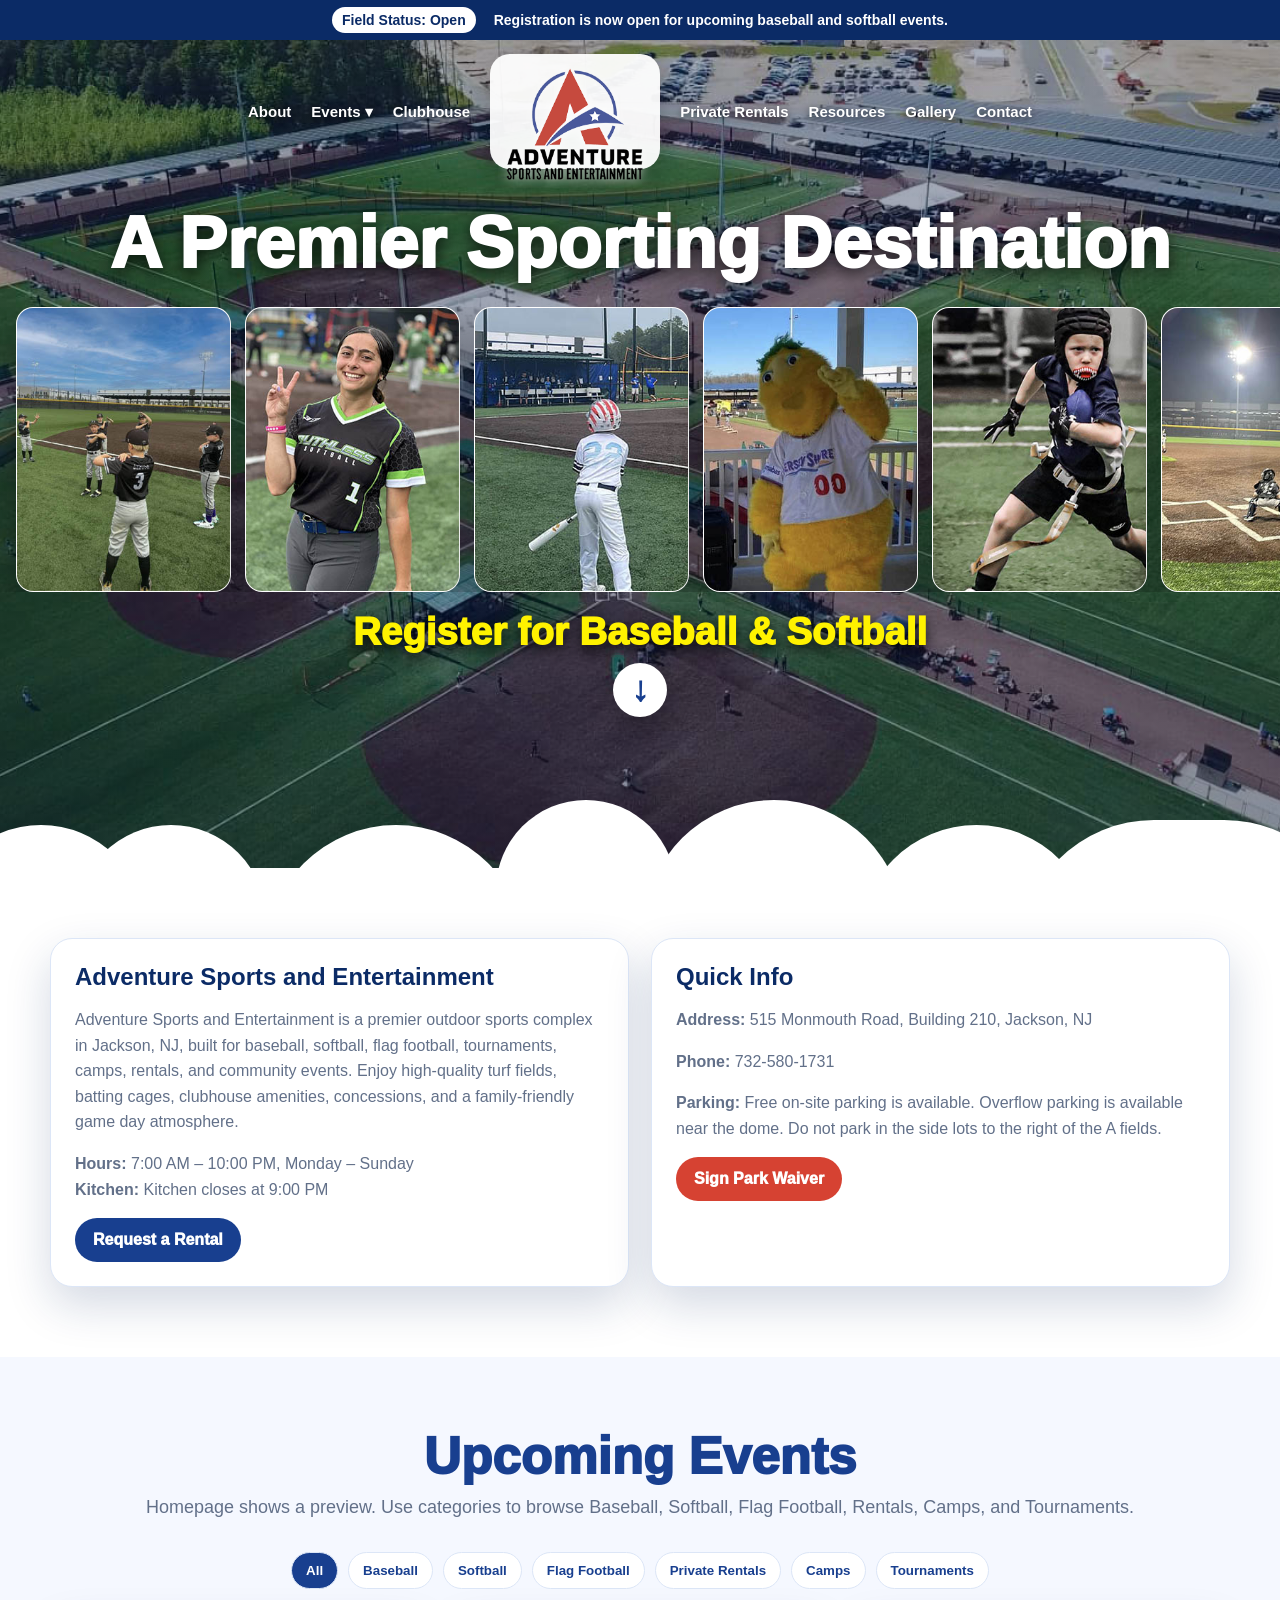
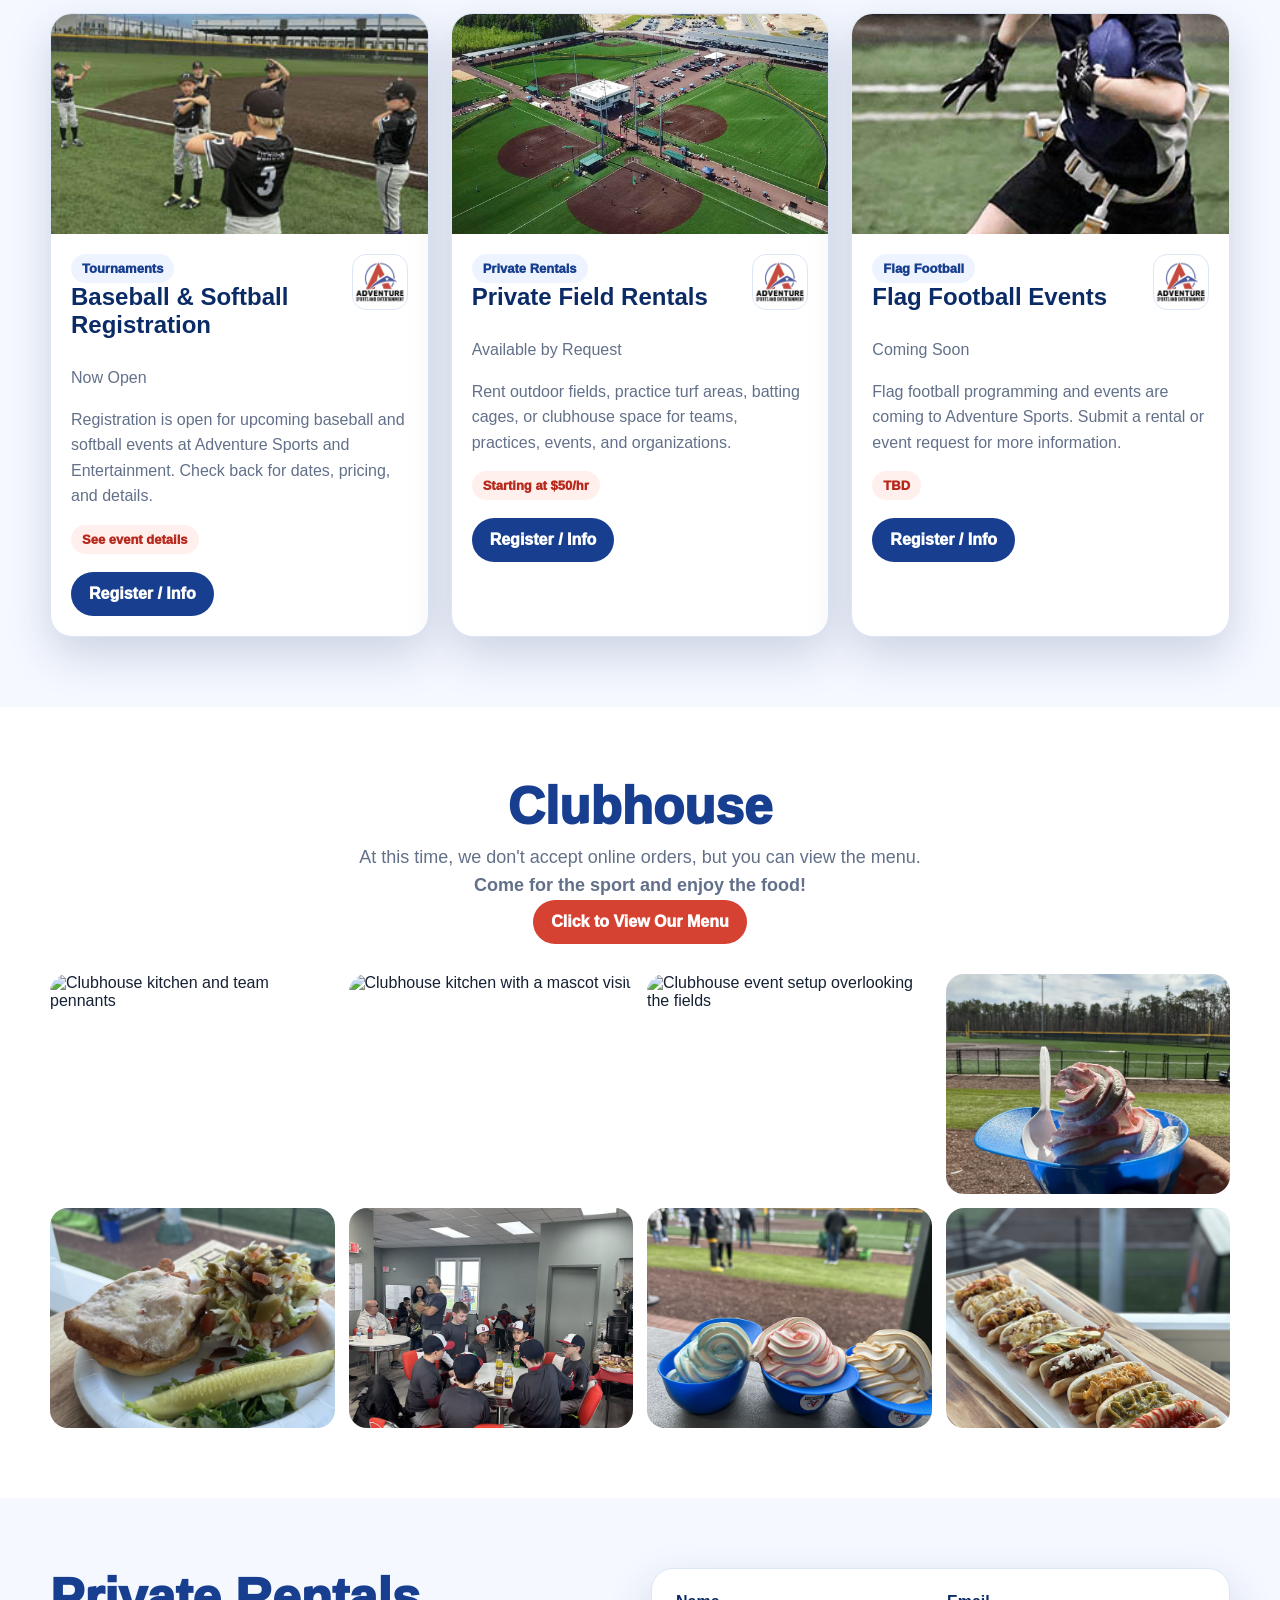
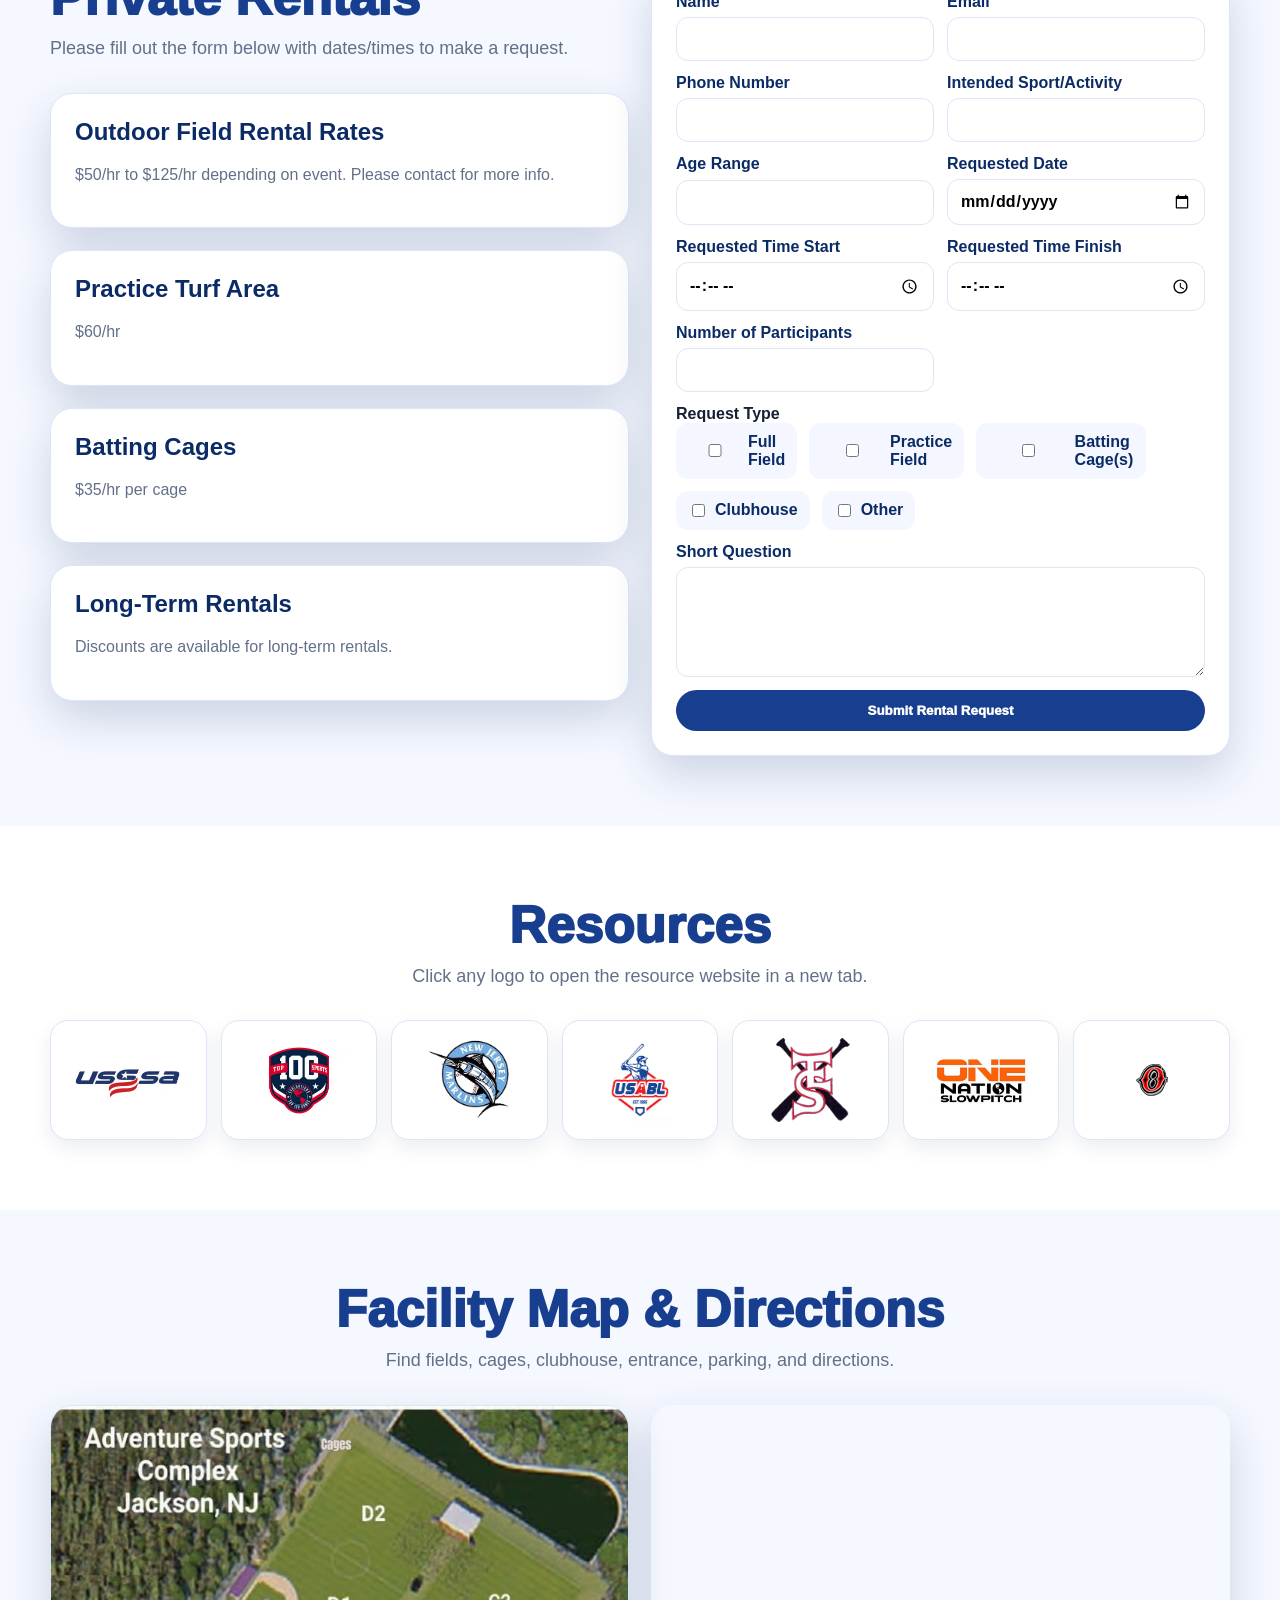
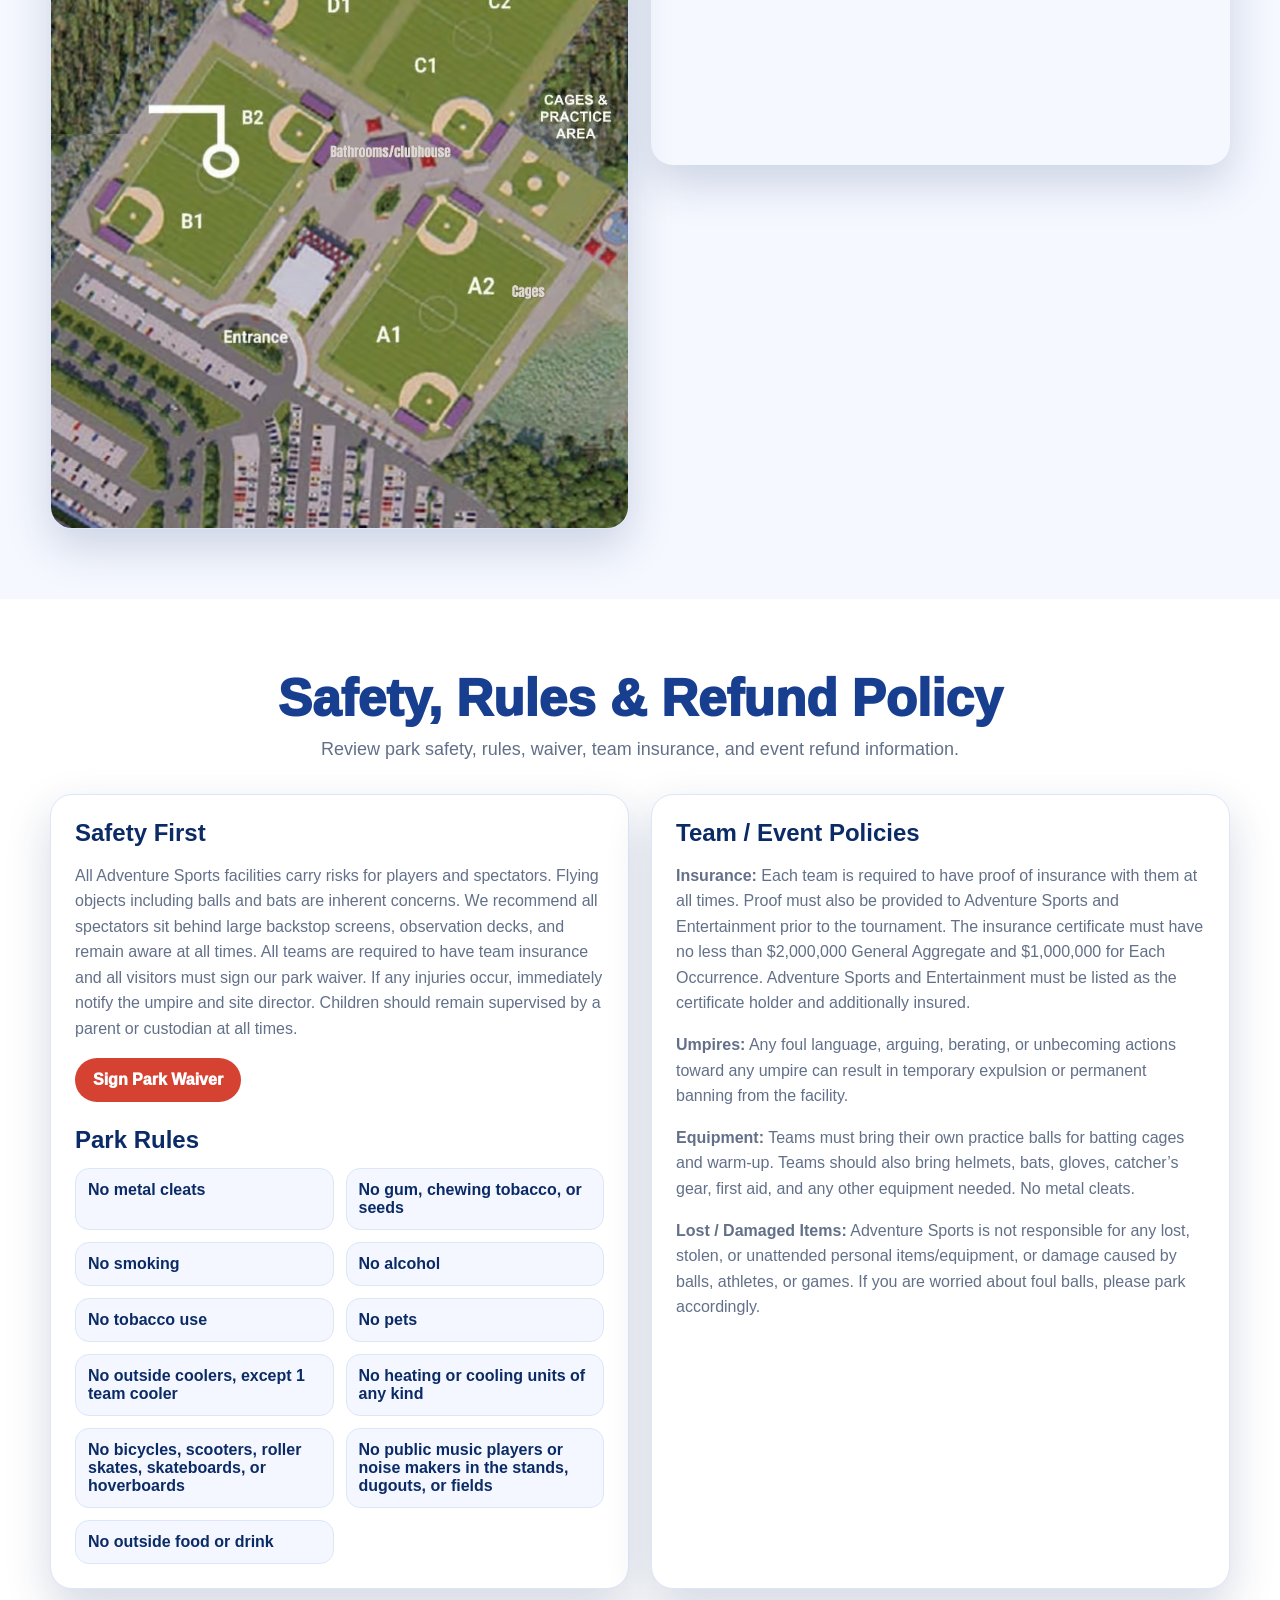
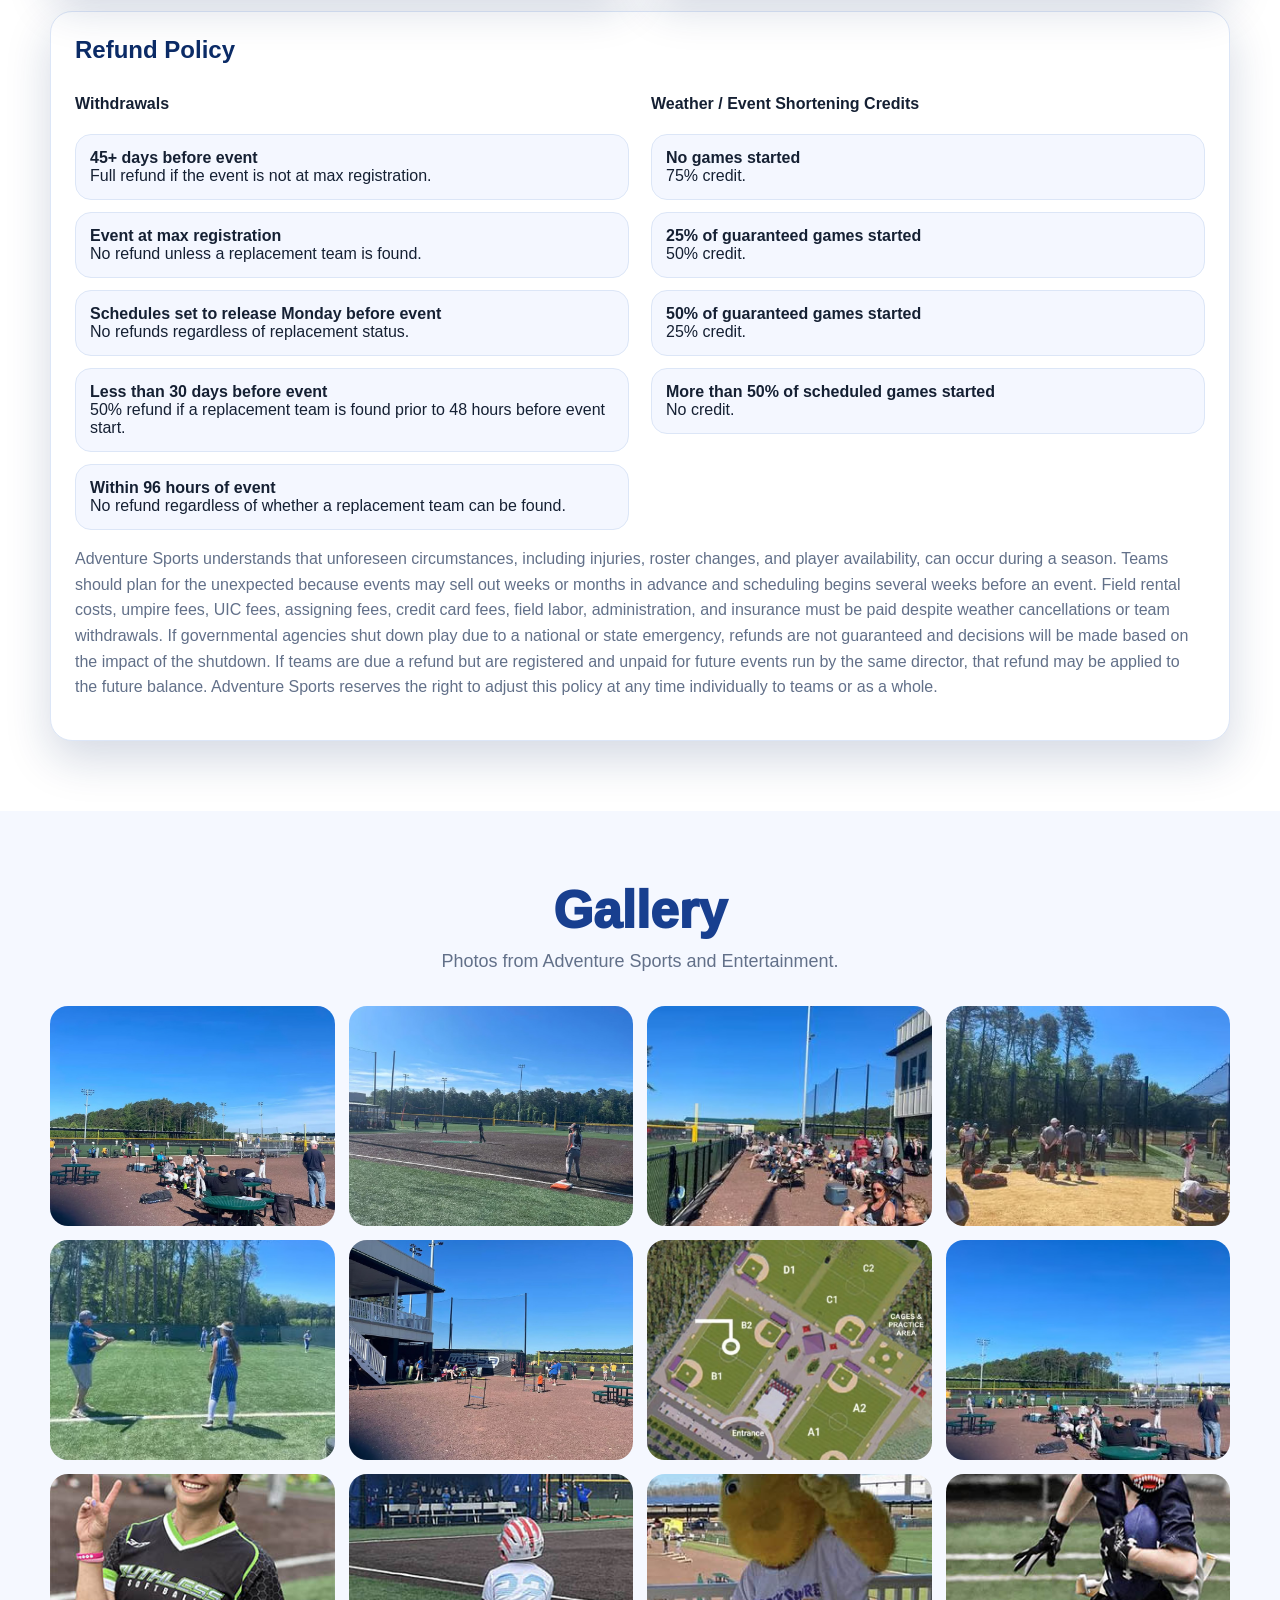
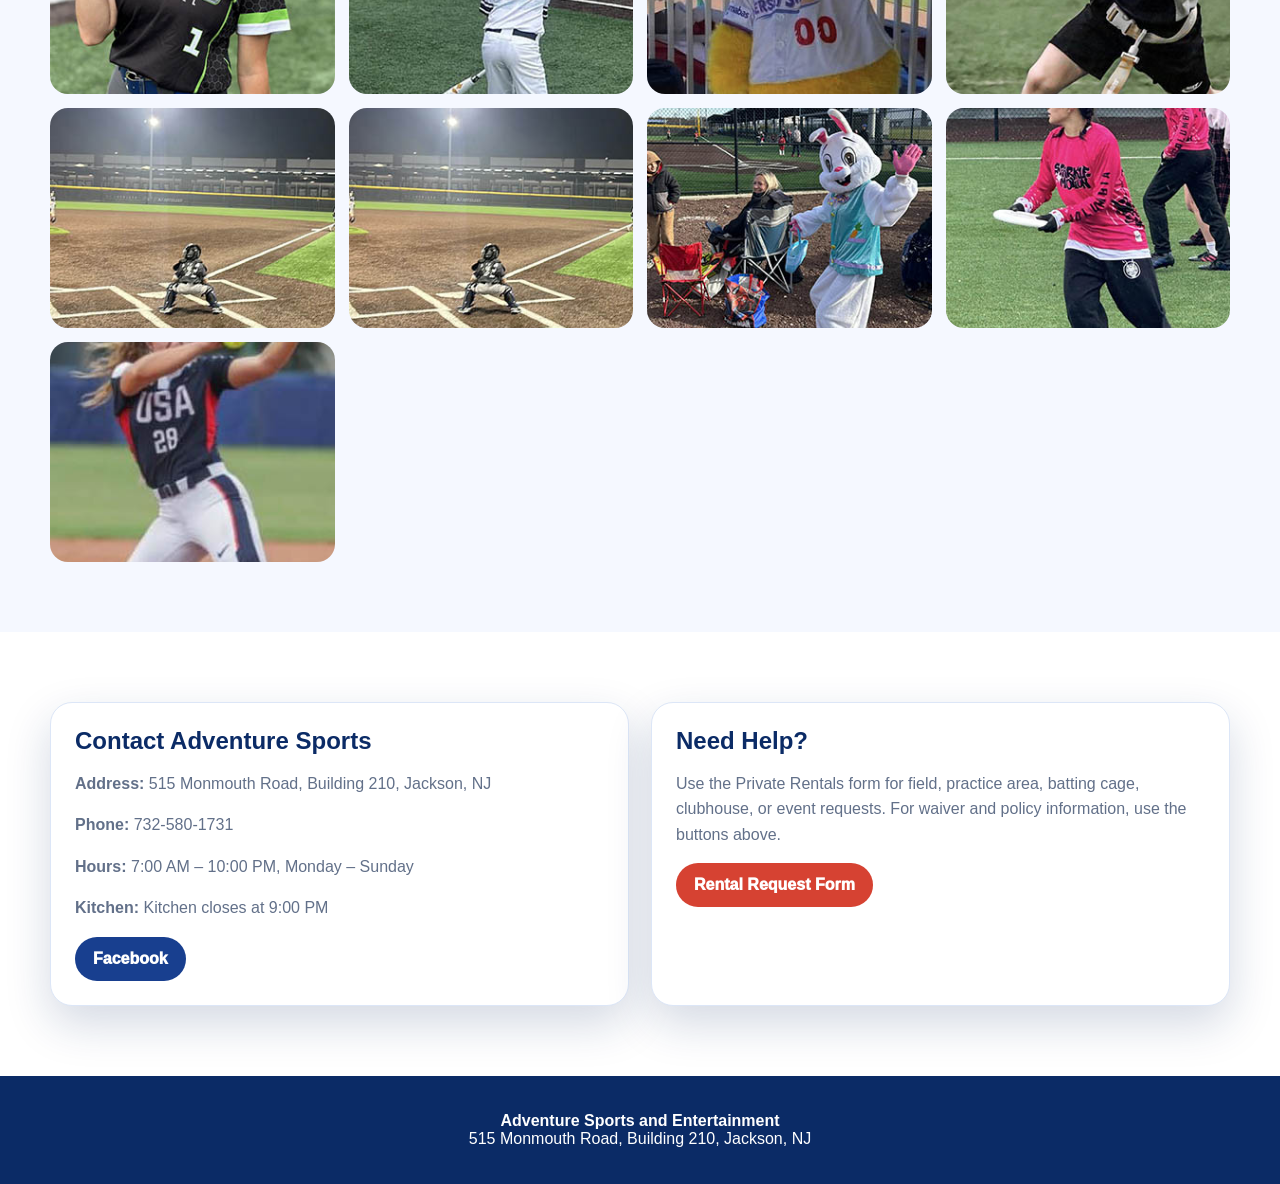
==== commit 45241ae7: "Add files via upload" ====
--- a/index.html
+++ b/index.html
@@ -1,565 +1,45 @@
-<!DOCTYPE html>
-<html lang="en">
-<head>
-  <meta charset="UTF-8" />
-  <meta name="viewport" content="width=device-width, initial-scale=1.0" />
-  <title>Sports Complex</title>
-  <meta name="description" content="Sports complex website with schedule, media, rules, and park information." />
-  <script src="https://identity.netlify.com/v1/netlify-identity-widget.js"></script>
-  <style>
-    :root {
-      --green: #164f24;
-      --dark: #101820;
-      --white: #ffffff;
-      --yellow: #fff200;
-      --muted: #f1f5f9;
-      --card: rgba(255,255,255,.94);
-      --shadow: 0 18px 45px rgba(0,0,0,.28);
-      --max: 1180px;
-      font-family: Arial, Helvetica, sans-serif;
-    }
-
-    * { box-sizing: border-box; }
-    html { scroll-behavior: smooth; }
-    body { margin: 0; color: var(--dark); background: #f7faf7; }
-    a { color: inherit; text-decoration: none; }
-    img { max-width: 100%; display: block; }
-    .wrap { width: min(var(--max), calc(100% - 32px)); margin: 0 auto; }
-
-    .hero {
-      min-height: 92vh;
-      position: relative;
-      color: white;
-      overflow: hidden;
-      background:
-        linear-gradient(rgba(0,0,0,.30), rgba(0,0,0,.35)),
-        url("https://images.unsplash.com/photo-1459865264687-595d652de67e?auto=format&fit=crop&w=1800&q=85");
-      background-size: cover;
-      background-position: center;
-    }
-
-    .topbar {
-      position: relative;
-      z-index: 5;
-      height: 78px;
-      display: flex;
-      align-items: center;
-      justify-content: center;
-      gap: 22px;
-      padding: 0 18px;
-      font-weight: 800;
-      text-shadow: 0 2px 8px rgba(0,0,0,.55);
-    }
-
-    .nav-left, .nav-right {
-      display: flex;
-      align-items: center;
-      gap: 22px;
-      flex-wrap: wrap;
-    }
-
-    .topbar a { color: white; font-size: 15px; }
-    .topbar a:hover { color: var(--yellow); }
-
-    .logo-wrap {
-      position: relative;
-      width: 150px;
-      height: 110px;
-      display: grid;
-      place-items: center;
-      margin: 0 8px;
-    }
-
-    .logo-badge {
-      width: 135px;
-      height: 105px;
-      background: rgba(255,255,255,.88);
-      color: #111;
-      border-radius: 18px;
-      display: grid;
-      place-items: center;
-      text-align: center;
-      font-weight: 950;
-      line-height: .95;
-      box-shadow: 0 8px 24px rgba(0,0,0,.28);
-      padding: 10px;
-      overflow: hidden;
-    }
-
-    .logo-badge img { width: 100%; height: 100%; object-fit: contain; }
-    .logo-main { font-size: 20px; letter-spacing: .5px; }
-    .logo-sub { font-size: 9px; margin-top: 5px; letter-spacing: .6px; }
-
-    .hero-content {
-      position: relative;
-      z-index: 3;
-      text-align: center;
-      padding-top: 22px;
-    }
-
-    h1 {
-      margin: 0 auto 28px;
-      font-size: clamp(40px, 5vw, 74px);
-      line-height: 1.05;
-      letter-spacing: 1px;
-      color: white;
-      text-shadow: 0 5px 14px rgba(0,0,0,.75);
-      max-width: 1120px;
-      font-weight: 950;
-    }
-
-    .photo-strip {
-      width: min(100%, 1280px);
-      margin: 0 auto;
-      display: grid;
-      grid-template-columns: repeat(6, 1fr);
-      gap: 14px;
-      padding: 0 16px;
-    }
-
-    .photo-card {
-      height: 285px;
-      border-radius: 16px;
-      overflow: hidden;
-      box-shadow: 0 12px 32px rgba(0,0,0,.36);
-      border: 1px solid rgba(255,255,255,.28);
-      background: rgba(255,255,255,.18);
-    }
-
-    .photo-card img {
-      width: 100%;
-      height: 100%;
-      object-fit: cover;
-    }
-
-    .cta-yellow {
-      display: inline-block;
-      margin-top: 18px;
-      font-size: clamp(27px, 3vw, 42px);
-      color: var(--yellow);
-      font-weight: 950;
-      text-shadow: 0 4px 12px rgba(0,0,0,.8);
-    }
-
-    .down-arrow {
-      margin: 8px auto 0;
-      width: 54px;
-      height: 54px;
-      background: white;
-      color: #73565a;
-      border-radius: 50%;
-      display: grid;
-      place-items: center;
-      font-size: 34px;
-      font-weight: 950;
-      box-shadow: 0 8px 18px rgba(0,0,0,.22);
-    }
-
-    .clouds {
-      position: absolute;
-      left: -4%;
-      right: -4%;
-      bottom: -72px;
-      height: 190px;
-      z-index: 2;
-      pointer-events: none;
-    }
-
-    .cloud {
-      position: absolute;
-      bottom: 0;
-      background: white;
-      border-radius: 999px 999px 0 0;
-    }
-
-    .cloud.c1 { width: 210px; height: 120px; left: 0; }
-    .cloud.c2 { width: 170px; height: 110px; left: 120px; bottom: 10px; }
-    .cloud.c3 { width: 140px; height: 82px; left: 260px; bottom: -8px; }
-    .cloud.c4 { width: 260px; height: 126px; left: 380px; bottom: -12px; }
-    .cloud.c5 { width: 120px; height: 92px; left: 585px; bottom: 10px; }
-    .cloud.c6 { width: 185px; height: 130px; left: 670px; bottom: 22px; }
-    .cloud.c7 { width: 205px; height: 130px; left: 810px; bottom: -5px; }
-    .cloud.c8 { width: 245px; height: 135px; right: 360px; bottom: 18px; }
-    .cloud.c9 { width: 220px; height: 110px; right: 210px; bottom: 8px; }
-    .cloud.c10 { width: 330px; height: 130px; right: -20px; bottom: -5px; }
-    .cloud-base { position:absolute; left:0; right:0; bottom:0; height:80px; background:white; }
-
-    .section {
-      padding: 70px 0;
-    }
-
-    .section-head {
-      text-align: center;
-      margin-bottom: 32px;
-    }
-
-    .section-head h2 {
-      font-size: clamp(32px, 4vw, 54px);
-      margin: 0 0 8px;
-      color: var(--green);
-      font-weight: 950;
-    }
-
-    .section-head p {
-      margin: 0;
-      font-size: 18px;
-      color: #52616f;
-    }
-
-    .events-grid, .media-grid {
-      display: grid;
-      grid-template-columns: repeat(3, 1fr);
-      gap: 22px;
-    }
-
-    .event-card, .info-card, .media-card, .rule-card {
-      background: white;
-      border-radius: 18px;
-      box-shadow: 0 12px 30px rgba(13, 56, 25, .12);
-      overflow: hidden;
-      border: 1px solid #e5efe7;
-    }
-
-    .event-img, .media-card img {
-      width: 100%;
-      height: 220px;
-      object-fit: cover;
-    }
-
-    .event-body, .media-body, .info-card, .rule-card {
-      padding: 22px;
-    }
-
-    .event-top {
-      display: flex;
-      justify-content: space-between;
-      align-items: flex-start;
-      gap: 12px;
-    }
-
-    .event-logo {
-      width: 58px;
-      height: 58px;
-      border-radius: 14px;
-      object-fit: cover;
-      border: 2px solid #e5efe7;
-    }
-
-    .date-pill, .price-pill {
-      display: inline-block;
-      font-weight: 900;
-      border-radius: 999px;
-      padding: 8px 12px;
-      font-size: 13px;
-    }
-
-    .date-pill { background: #eef8f0; color: var(--green); }
-    .price-pill { background: #fff8c4; color: #705900; margin: 10px 0 16px; }
-
-    .event-card h3, .media-card h3 {
-      margin: 14px 0 8px;
-      color: #152019;
-      font-size: 23px;
-    }
-
-    .event-card p, .media-card p, .info-card p, .rule-card p {
-      color: #52616f;
-      line-height: 1.55;
-    }
-
-    .btn {
-      display: inline-block;
-      background: var(--green);
-      color: white;
-      padding: 12px 18px;
-      border-radius: 999px;
-      font-weight: 900;
-    }
-
-    .btn:hover { background: #0e3718; }
-
-    .info-grid {
-      display: grid;
-      grid-template-columns: 1fr 1fr;
-      gap: 24px;
-    }
-
-    .rules-list {
-      display: grid;
-      grid-template-columns: repeat(2, 1fr);
-      gap: 16px;
-    }
-
-    .rule-card {
-      display: flex;
-      gap: 14px;
-      align-items: flex-start;
-    }
-
-    .rule-number {
-      min-width: 38px;
-      height: 38px;
-      border-radius: 50%;
-      background: var(--green);
-      color: white;
-      display: grid;
-      place-items: center;
-      font-weight: 950;
-    }
-
-    footer {
-      background: var(--green);
-      color: white;
-      padding: 34px 0;
-      text-align: center;
-      font-weight: 800;
-    }
-
-    .mobile-admin {
-      display: none;
-      position: fixed;
-      right: 14px;
-      bottom: 14px;
-      z-index: 20;
-      background: var(--green);
-      color: white;
-      padding: 12px 16px;
-      border-radius: 999px;
-      box-shadow: var(--shadow);
-      font-weight: 900;
-    }
-
-    @media (max-width: 1000px) {
-      .photo-strip { grid-template-columns: repeat(3, 1fr); }
-      .photo-card { height: 230px; }
-      .events-grid, .media-grid { grid-template-columns: repeat(2, 1fr); }
-    }
-
-    @media (max-width: 720px) {
-      .topbar { justify-content: space-between; height: auto; padding: 12px 16px; }
-      .nav-left, .nav-right { display: none; }
-      .logo-wrap { margin: 0 auto; }
-      .mobile-admin { display: inline-block; }
-      .hero { min-height: 760px; }
-      .hero-content { padding-top: 6px; }
-      .photo-strip { grid-template-columns: repeat(2, 1fr); gap: 10px; }
-      .photo-card { height: 180px; }
-      .events-grid, .media-grid, .info-grid, .rules-list { grid-template-columns: 1fr; }
-      .clouds { bottom: -95px; }
-    }
-  </style>
-</head>
-<body>
-  <a class="mobile-admin" href="/admin/">Admin</a>
-
-  <header class="hero" id="homeHero">
-    <nav class="topbar">
-      <div class="nav-left">
-        <a href="#info">About</a>
-        <a href="#schedule">Events</a>
-        <a href="#rules">Rules</a>
-      </div>
-
-      <a href="#" class="logo-wrap">
-        <div class="logo-badge" id="brandLogo">
-          <div>
-            <div class="logo-main">SPORTS</div>
-            <div class="logo-sub">COMPLEX</div>
-          </div>
-        </div>
-      </a>
-
-      <div class="nav-right">
-        <a href="#schedule">Private Rentals</a>
-        <a href="#media">Gallery</a>
-        <a href="#info">Contact</a>
-        <a href="/admin/">Admin</a>
-      </div>
-    </nav>
-
-    <div class="hero-content">
-      <h1 id="heroTitle">A Premier Sporting Destination</h1>
-      <div class="photo-strip" id="heroMediaStrip"></div>
-      <a class="cta-yellow" id="registerText" href="#schedule">Register for Baseball & Softball</a>
-      <a href="#schedule" class="down-arrow">↓</a>
-    </div>
-
-    <div class="clouds" aria-hidden="true">
-      <div class="cloud c1"></div><div class="cloud c2"></div><div class="cloud c3"></div><div class="cloud c4"></div><div class="cloud c5"></div>
-      <div class="cloud c6"></div><div class="cloud c7"></div><div class="cloud c8"></div><div class="cloud c9"></div><div class="cloud c10"></div>
-      <div class="cloud-base"></div>
-    </div>
-  </header>
-
-  <section class="section" id="schedule">
-    <div class="wrap">
-      <div class="section-head">
-        <h2>Upcoming Events</h2>
-        <p>View event details, pricing, photos, and registration information.</p>
-      </div>
-      <div class="events-grid" id="eventsGrid"></div>
-    </div>
-  </section>
-
-  <section class="section" id="media">
-    <div class="wrap">
-      <div class="section-head">
-        <h2>Gallery</h2>
-        <p>Photos, highlights, facility images, and announcements.</p>
-      </div>
-      <div class="media-grid" id="mediaGrid"></div>
-    </div>
-  </section>
-
-  <section class="section" id="rules">
-    <div class="wrap">
-      <div class="section-head">
-        <h2>Park Rules</h2>
-        <p>Please follow all posted rules while visiting the complex.</p>
-      </div>
-      <div class="rules-list" id="rulesList"></div>
-    </div>
-  </section>
-
-  <section class="section" id="info">
-    <div class="wrap">
-      <div class="section-head">
-        <h2>Park Information</h2>
-        <p id="heroText">Everything guests, teams, and families need to know.</p>
-      </div>
-      <div class="info-grid">
-        <div class="info-card">
-          <h3 id="brandName">Sports Complex</h3>
-          <p id="parkInfo"></p>
-        </div>
-        <div class="info-card">
-          <h3>Contact</h3>
-          <p><strong>Address:</strong> <span id="address"></span></p>
-          <p><strong>Phone:</strong> <span id="phone"></span></p>
-          <p><strong>Email:</strong> <span id="email"></span></p>
-          <p><strong>Hours:</strong> <span id="hours"></span></p>
-        </div>
-      </div>
-    </div>
-  </section>
-
-  <footer>
-    <div class="wrap">
-      <span id="footerName">Sports Complex</span> © <span id="year"></span>
-    </div>
-  </footer>
-
-  <script>
-    const fallback = "https://images.unsplash.com/photo-1459865264687-595d652de67e?auto=format&fit=crop&w=1200&q=80";
-
-    function escapeHtml(str = "") {
-      return String(str).replace(/[&<>"']/g, m => ({'&':'&amp;','<':'&lt;','>':'&gt;','"':'&quot;',"'":'&#039;'}[m]));
-    }
-
-    function imagePath(src) {
-      if (!src) return "";
-      return src.startsWith("/") || src.startsWith("http") ? src : "/" + src;
-    }
-
-    async function getJSON(path) {
-      const res = await fetch(path + "?v=" + Date.now());
-      if (!res.ok) throw new Error("Could not load " + path);
-      return res.json();
-    }
-
-    function renderLogo(site) {
-      const logoBox = document.getElementById("brandLogo");
-      if (site.logo) {
-        logoBox.innerHTML = `<img src="${escapeHtml(imagePath(site.logo))}" alt="${escapeHtml(site.name || 'Logo')}">`;
-      } else {
-        logoBox.innerHTML = `<div><div class="logo-main">${escapeHtml((site.name || 'SPORTS').split(' ')[0])}</div><div class="logo-sub">SPORTS AND ENTERTAINMENT</div></div>`;
-      }
-    }
-
-    async function renderSite() {
-      try {
-        const [site, eventsData, mediaData, rulesData] = await Promise.all([
-          getJSON("/content/site.json"),
-          getJSON("/content/events.json"),
-          getJSON("/content/media.json"),
-          getJSON("/content/rules.json")
-        ]);
-
-        document.title = site.name || "Sports Complex";
-        document.getElementById("brandName").textContent = site.name || "Sports Complex";
-        document.getElementById("footerName").textContent = site.name || "Sports Complex";
-        document.getElementById("heroTitle").textContent = site.heroTitle || "A Premier Sporting Destination";
-        document.getElementById("heroText").textContent = site.heroText || "";
-        document.getElementById("parkInfo").textContent = site.parkInfo || "";
-        document.getElementById("address").textContent = site.address || "";
-        document.getElementById("phone").textContent = site.phone || "";
-        document.getElementById("email").textContent = site.email || "";
-        document.getElementById("hours").textContent = site.hours || "";
-        document.getElementById("year").textContent = new Date().getFullYear();
-        renderLogo(site);
-
-        if (site.heroImage) {
-          document.getElementById("homeHero").style.backgroundImage =
-            `linear-gradient(rgba(0,0,0,.30), rgba(0,0,0,.35)), url('${imagePath(site.heroImage)}')`;
-        }
-
-        const media = mediaData.media || [];
-        const events = eventsData.events || [];
-        const heroImages = [
-          ...media.map(m => m.image),
-          ...events.map(e => e.image)
-        ].filter(Boolean).slice(0, 6);
-
-        document.getElementById("heroMediaStrip").innerHTML = heroImages.map(src => `
-          <div class="photo-card"><img src="${escapeHtml(imagePath(src))}" onerror="this.src='${fallback}'" alt="Sports complex photo"></div>
-        `).join("");
-
-        const firstRegister = events.find(e => e.register)?.register || "#schedule";
-        document.getElementById("registerText").href = firstRegister;
-
-        document.getElementById("eventsGrid").innerHTML = events.map(ev => `
-          <article class="event-card">
-            <img class="event-img" src="${escapeHtml(imagePath(ev.image) || fallback)}" alt="${escapeHtml(ev.title || '')}" onerror="this.src='${fallback}'">
-            <div class="event-body">
-              <div class="event-top">
-                <div>
-                  <span class="date-pill">${escapeHtml(ev.date || "")}</span>
-                  <h3>${escapeHtml(ev.title || "")}</h3>
-                </div>
-                ${ev.logo ? `<img class="event-logo" src="${escapeHtml(imagePath(ev.logo))}" alt="Event logo" onerror="this.style.display='none'">` : ""}
-              </div>
-              <p>${escapeHtml(ev.description || "")}</p>
-              ${ev.price ? `<span class="price-pill">${escapeHtml(ev.price)}</span><br>` : ""}
-              ${ev.register ? `<a class="btn" href="${escapeHtml(ev.register)}" target="_blank" rel="noopener">Register</a>` : ""}
-            </div>
-          </article>
-        `).join("") || `<div class="info-card"><p>No events posted yet.</p></div>`;
-
-        document.getElementById("mediaGrid").innerHTML = media.map(m => `
-          <article class="media-card">
-            <img src="${escapeHtml(imagePath(m.image) || fallback)}" alt="${escapeHtml(m.title || '')}" onerror="this.src='${fallback}'">
-            <div class="media-body">
-              <h3>${escapeHtml(m.title || "")}</h3>
-              <p>${escapeHtml(m.caption || "")}</p>
-            </div>
-          </article>
-        `).join("") || `<div class="info-card"><p>No media posted yet.</p></div>`;
-
-        const rules = rulesData.rules || [];
-        document.getElementById("rulesList").innerHTML = rules.map((r, i) => `
-          <div class="rule-card">
-            <div class="rule-number">${i + 1}</div>
-            <p>${escapeHtml(r.rule || r)}</p>
-          </div>
-        `).join("");
-      } catch (err) {
-        console.error(err);
-        document.getElementById("heroTitle").textContent = "Website content could not load.";
-        document.getElementById("heroText").textContent = "Make sure your content folder is uploaded to GitHub.";
-      }
-    }
-
-    renderSite();
-  </script>
-</body>
-</html>
+<!DOCTYPE html>
+<html lang="en">
+<head>
+  <meta charset="UTF-8" />
+  <meta name="viewport" content="width=device-width, initial-scale=1.0" />
+  <title>Adventure Sports and Entertainment</title>
+  <meta name="description" content="Adventure Sports and Entertainment sports complex in Jackson, NJ." />
+  <script src="https://identity.netlify.com/v1/netlify-identity-widget.js"></script>
+  <style>
+    :root{--blue:#183f8f;--blue2:#0b2b66;--red:#d64232;--white:#fff;--ink:#152033;--muted:#627089;--bg:#f5f8ff;--line:#dce6f7;--shadow:0 18px 45px rgba(16,44,98,.18);--max:1180px;font-family:Inter,Arial,Helvetica,sans-serif}*{box-sizing:border-box}html{scroll-behavior:smooth}body{margin:0;color:var(--ink);background:var(--bg)}a{color:inherit;text-decoration:none}img{max-width:100%;display:block}.wrap{width:min(var(--max),calc(100% - 32px));margin:0 auto}.status{background:var(--blue2);color:white;font-weight:800;font-size:14px}.status .wrap{display:flex;gap:18px;justify-content:center;align-items:center;min-height:40px;flex-wrap:wrap}.status-badge{background:#fff;color:var(--blue2);border-radius:999px;padding:5px 10px}.hero{position:relative;min-height:92vh;color:white;overflow:hidden;background:linear-gradient(rgba(9,25,62,.35),rgba(9,25,62,.48)),url('/uploads/branding/hero-aerial-field.jpg');background-size:cover;background-position:center}.nav{position:relative;z-index:5;display:flex;align-items:center;justify-content:center;gap:20px;padding:14px 20px;text-shadow:0 2px 8px rgba(0,0,0,.7);font-weight:900}.nav-left,.nav-right{display:flex;gap:20px;align-items:center;flex-wrap:wrap}.nav a{color:#fff;font-size:15px}.nav a:hover,.dropdown:hover>a{color:#fff200}.logo-box{width:170px;height:115px;background:rgba(255,255,255,.94);border-radius:20px;display:grid;place-items:center;padding:8px;box-shadow:0 10px 30px rgba(0,0,0,.28);text-shadow:none}.logo-box img{height:100%;width:100%;object-fit:contain}.dropdown{position:relative}.drop-menu{display:none;position:absolute;top:100%;left:0;min-width:190px;background:white;color:var(--blue2);border-radius:14px;box-shadow:var(--shadow);padding:8px;z-index:20;text-shadow:none}.drop-menu a{display:block;color:var(--blue2);padding:11px 12px;border-radius:10px;font-size:14px}.drop-menu a:hover{background:#eef4ff;color:var(--red)}.dropdown:hover .drop-menu{display:block}.hero-content{position:relative;z-index:3;text-align:center;padding-top:18px}.hero h1{font-size:clamp(42px,5.6vw,78px);line-height:1.03;margin:6px auto 26px;text-shadow:0 5px 16px rgba(0,0,0,.75);font-weight:950;max-width:1150px}.slider-shell{overflow:hidden;width:min(1320px,100%);margin:0 auto}.slider-track{display:flex;gap:14px;width:max-content;animation:scroll 38s linear infinite;padding:0 16px}.slider-shell:hover .slider-track{animation-play-state:paused}.slide{height:285px;width:215px;flex:0 0 auto;border-radius:17px;overflow:hidden;box-shadow:0 14px 36px rgba(0,0,0,.35);border:1px solid rgba(255,255,255,.35);background:white}.slide img{width:100%;height:100%;object-fit:cover}@keyframes scroll{from{transform:translateX(0)}to{transform:translateX(-50%)}}.hero-cta{display:inline-block;margin-top:18px;font-size:clamp(27px,3vw,42px);color:#fff200;font-weight:950;text-shadow:0 5px 14px rgba(0,0,0,.85)}.down{margin:9px auto 0;width:54px;height:54px;border-radius:50%;background:white;color:var(--blue);display:grid;place-items:center;font-size:34px;font-weight:950;box-shadow:0 10px 26px rgba(0,0,0,.25)}.clouds{position:absolute;left:-5%;right:-5%;bottom:-82px;height:190px;z-index:2;pointer-events:none}.cloud{position:absolute;bottom:0;background:white;border-radius:999px 999px 0 0}.cloud-base{position:absolute;left:0;right:0;bottom:0;height:82px;background:white}.c1{width:210px;height:125px;left:0}.c2{width:190px;height:120px;left:140px;bottom:5px}.c3{width:260px;height:130px;left:330px;bottom:-5px}.c4{width:180px;height:130px;left:560px;bottom:20px}.c5{width:260px;height:140px;right:440px;bottom:10px}.c6{width:235px;height:125px;right:250px;bottom:0}.c7{width:340px;height:135px;right:-15px;bottom:-5px}.section{padding:70px 0}.section.white{background:white}.head{text-align:center;margin-bottom:30px}.head h2{font-size:clamp(32px,4vw,54px);margin:0 0 8px;color:var(--blue);font-weight:950}.head p{margin:0;color:var(--muted);font-size:18px;line-height:1.55}.grid{display:grid;gap:22px}.grid-2{grid-template-columns:repeat(2,1fr)}.grid-3{grid-template-columns:repeat(3,1fr)}.card{background:white;border:1px solid var(--line);border-radius:22px;box-shadow:var(--shadow);overflow:hidden}.card.pad{padding:24px}.card h3{margin:0 0 10px;color:var(--blue2);font-size:24px}.card p,.card li{color:var(--muted);line-height:1.6}.btn{display:inline-block;background:var(--blue);color:white;border-radius:999px;padding:13px 18px;font-weight:950;border:0;cursor:pointer}.btn.red{background:var(--red)}.btn:hover{background:var(--blue2)}.event-img,.gallery-img,.club-img{width:100%;height:220px;object-fit:cover}.event-body{padding:20px}.event-top{display:flex;justify-content:space-between;align-items:flex-start;gap:12px}.pill{display:inline-block;background:#eef4ff;color:var(--blue);border-radius:999px;padding:7px 11px;font-size:13px;font-weight:950}.price{background:#fff0ed;color:#b7291d}.event-logo{width:56px;height:56px;object-fit:contain;border:1px solid var(--line);border-radius:14px;background:white}.filters{display:flex;gap:10px;justify-content:center;flex-wrap:wrap;margin-bottom:24px}.filter{border:1px solid var(--line);background:white;color:var(--blue);padding:10px 14px;border-radius:999px;font-weight:900;cursor:pointer}.filter.active{background:var(--blue);color:white}.resource-grid{display:grid;grid-template-columns:repeat(7,1fr);gap:14px;align-items:center}.resource{background:white;border:1px solid var(--line);border-radius:18px;height:120px;display:grid;place-items:center;padding:14px;box-shadow:0 8px 20px rgba(16,44,98,.08);transition:.18s}.resource:hover{transform:translateY(-3px);box-shadow:var(--shadow)}.resource img{max-height:84px;object-fit:contain}.map-img{border-radius:22px;overflow:hidden;box-shadow:var(--shadow);border:1px solid var(--line)}.map-embed{width:100%;height:360px;border:0;border-radius:22px;box-shadow:var(--shadow)}.rules-list{display:grid;grid-template-columns:repeat(2,1fr);gap:12px;margin-top:14px}.rule{background:#f4f7ff;border:1px solid var(--line);border-radius:14px;padding:12px;font-weight:800;color:var(--blue2)}.policy-list{display:grid;gap:12px}.policy-row{background:#f4f7ff;border:1px solid var(--line);border-radius:16px;padding:14px}.club-photos,.gallery-grid{display:grid;grid-template-columns:repeat(4,1fr);gap:14px}.club-photos .club-img,.gallery-grid .gallery-img{border-radius:18px}.rental-form{display:grid;grid-template-columns:repeat(2,1fr);gap:13px}.rental-form label{display:grid;gap:6px;font-weight:900;color:var(--blue2)}input,select,textarea{width:100%;border:1px solid var(--line);border-radius:12px;padding:12px;font:inherit}textarea{min-height:110px}.full{grid-column:1/-1}.check-group{display:flex;gap:12px;flex-wrap:wrap}.check-group label{display:flex;gap:7px;align-items:center;background:#f4f7ff;padding:10px 12px;border-radius:12px}.footer{background:var(--blue2);color:white;text-align:center;padding:36px 0}.mobile-menu{display:none}.hidden{display:none!important}@media(max-width:1000px){.grid-3{grid-template-columns:repeat(2,1fr)}.resource-grid{grid-template-columns:repeat(3,1fr)}.club-photos,.gallery-grid{grid-template-columns:repeat(2,1fr)}}@media(max-width:760px){.nav-left,.nav-right{display:none}.mobile-menu{display:block;position:fixed;right:14px;bottom:14px;z-index:50;background:var(--blue);color:white;border-radius:999px;padding:12px 15px;font-weight:900}.hero{min-height:780px}.logo-box{margin:0 auto}.slide{height:210px;width:160px}.grid-2,.grid-3,.resource-grid,.club-photos,.gallery-grid,.rules-list,.rental-form{grid-template-columns:1fr}.clouds{bottom:-105px}.section{padding:55px 0}.status .wrap{justify-content:flex-start}.map-embed{height:300px}}
+  </style>
+</head>
+<body>
+  <a class="mobile-menu" href="#events">Events</a>
+  <div class="status"><div class="wrap"><span class="status-badge">Field Status: <span id="fieldStatus">Open</span></span><span id="announcement">Registration is now open for upcoming baseball and softball events.</span></div></div>
+  <header class="hero" id="home">
+    <nav class="nav">
+      <div class="nav-left"><a href="#about">About</a><div class="dropdown"><a href="#events">Events ▾</a><div class="drop-menu" id="eventDropdown"></div></div><a href="#clubhouse">Clubhouse</a></div>
+      <a class="logo-box" href="#home"><img id="logo" src="/uploads/branding/adventure-logo.png" alt="Adventure Sports and Entertainment logo"></a>
+      <div class="nav-right"><a href="#private-rentals">Private Rentals</a><a href="#resources">Resources</a><a href="#gallery">Gallery</a><a href="#contact">Contact</a></div>
+    </nav>
+    <div class="hero-content"><h1 id="heroTitle">A Premier Sporting Destination</h1><div class="slider-shell"><div class="slider-track" id="sliderTrack"></div></div><a id="heroButton" class="hero-cta" href="#events">Register for Baseball & Softball</a><a href="#about" class="down">↓</a></div>
+    <div class="clouds"><div class="cloud c1"></div><div class="cloud c2"></div><div class="cloud c3"></div><div class="cloud c4"></div><div class="cloud c5"></div><div class="cloud c6"></div><div class="cloud c7"></div><div class="cloud-base"></div></div>
+  </header>
+  <main>
+    <section class="section white" id="about"><div class="wrap grid grid-2"><div class="card pad"><h3 id="aboutTitle">Adventure Sports and Entertainment</h3><p id="aboutText"></p><p><strong>Hours:</strong> <span id="hours"></span><br><strong>Kitchen:</strong> <span id="kitchenHours"></span></p><a class="btn" href="#private-rentals">Request a Rental</a></div><div class="card pad"><h3>Quick Info</h3><p><strong>Address:</strong> <span id="address"></span></p><p><strong>Phone:</strong> <span id="phone"></span></p><p><strong>Parking:</strong> <span id="parking"></span></p><a class="btn red" id="waiverTop" target="_blank" rel="noopener">Sign Park Waiver</a></div></div></section>
+    <section class="section" id="events"><div class="wrap"><div class="head"><h2>Upcoming Events</h2><p>Homepage shows a preview. Use categories to browse Baseball, Softball, Flag Football, Rentals, Camps, and Tournaments.</p></div><div class="filters" id="filters"></div><div class="grid grid-3" id="eventsGrid"></div></div></section>
+    <section class="section white" id="clubhouse"><div class="wrap"><div class="head"><h2>Clubhouse</h2><p id="clubIntro"></p><p><strong id="clubTagline"></strong></p><a id="menuBtn" class="btn red" target="_blank" rel="noopener">Click to View Our Menu</a></div><div class="club-photos" id="clubPhotos"></div></div></section>
+    <section class="section" id="private-rentals"><div class="wrap grid grid-2"><div><div class="head" style="text-align:left"><h2>Private Rentals</h2><p>Please fill out the form below with dates/times to make a request.</p></div><div class="grid" id="ratesGrid"></div></div><div class="card pad"><form name="private-rental-request" method="POST" data-netlify="true" netlify-honeypot="bot-field" action="/thank-you.html" class="rental-form"><input type="hidden" name="form-name" value="private-rental-request"><p class="hidden"><label>Don’t fill this out: <input name="bot-field"></label></p><label>Name<input name="name" required></label><label>Email<input type="email" name="email" required></label><label>Phone Number<input name="phone" required></label><label>Intended Sport/Activity<input name="activity"></label><label>Age Range<input name="age_range"></label><label>Requested Date<input type="date" name="requested_date"></label><label>Requested Time Start<input type="time" name="time_start"></label><label>Requested Time Finish<input type="time" name="time_finish"></label><label>Number of Participants<input type="number" name="participants" min="1"></label><div class="full"><strong>Request Type</strong><div class="check-group"><label><input type="checkbox" name="request_type" value="Full Field"> Full Field</label><label><input type="checkbox" name="request_type" value="Practice Field"> Practice Field</label><label><input type="checkbox" name="request_type" value="Batting Cage(s)"> Batting Cage(s)</label><label><input type="checkbox" name="request_type" value="Clubhouse"> Clubhouse</label><label><input type="checkbox" name="request_type" value="Other"> Other</label></div></div><label class="full">Short Question<textarea name="question"></textarea></label><button class="btn full" type="submit">Submit Rental Request</button></form></div></div></section>
+    <section class="section white" id="resources"><div class="wrap"><div class="head"><h2>Resources</h2><p>Click any logo to open the resource website in a new tab.</p></div><div class="resource-grid" id="resourcesGrid"></div></div></section>
+    <section class="section" id="facility"><div class="wrap"><div class="head"><h2>Facility Map & Directions</h2><p>Find fields, cages, clubhouse, entrance, parking, and directions.</p></div><div class="grid grid-2"><img class="map-img" id="mapImage" src="" alt="Facility map"><iframe class="map-embed" id="mapEmbed" loading="lazy"></iframe></div></div></section>
+    <section class="section white" id="policies"><div class="wrap"><div class="head"><h2>Safety, Rules & Refund Policy</h2><p>Review park safety, rules, waiver, team insurance, and event refund information.</p></div><div class="grid grid-2"><div class="card pad"><h3 id="safetyTitle">Safety First</h3><p id="safetyText"></p><a class="btn red" id="waiverBtn" target="_blank" rel="noopener">Sign Park Waiver</a><h3 style="margin-top:24px">Park Rules</h3><div class="rules-list" id="rulesList"></div></div><div class="card pad"><h3>Team / Event Policies</h3><p id="insurance"></p><p id="umpires"></p><p id="equipment"></p><p id="lostItems"></p></div></div><div class="card pad" style="margin-top:22px"><h3>Refund Policy</h3><div class="grid grid-2"><div><h4>Withdrawals</h4><div class="policy-list" id="refundSummary"></div></div><div><h4>Weather / Event Shortening Credits</h4><div class="policy-list" id="weatherCredits"></div></div></div><p id="refundLong"></p></div></div></section>
+    <section class="section" id="gallery"><div class="wrap"><div class="head"><h2>Gallery</h2><p>Photos from Adventure Sports and Entertainment.</p></div><div class="gallery-grid" id="galleryGrid"></div></div></section>
+    <section class="section white" id="contact"><div class="wrap grid grid-2"><div class="card pad"><h3>Contact Adventure Sports</h3><p><strong>Address:</strong> <span id="contactAddress"></span></p><p><strong>Phone:</strong> <span id="contactPhone"></span></p><p><strong>Hours:</strong> <span id="contactHours"></span></p><p><strong>Kitchen:</strong> <span id="contactKitchen"></span></p><a class="btn" id="facebook" target="_blank" rel="noopener">Facebook</a></div><div class="card pad"><h3>Need Help?</h3><p>Use the Private Rentals form for field, practice area, batting cage, clubhouse, or event requests. For waiver and policy information, use the buttons above.</p><a class="btn red" href="#private-rentals">Rental Request Form</a></div></div></section>
+  </main><footer class="footer"><div class="wrap"><strong>Adventure Sports and Entertainment</strong><br>515 Monmouth Road, Building 210, Jackson, NJ</div></footer>
+  <script>
+    const $=id=>document.getElementById(id);function esc(s=''){return String(s).replace(/[&<>"']/g,m=>({'&':'&amp;','<':'&lt;','>':'&gt;','"':'&quot;',"'":'&#039;'}[m]))}async function getJSON(p){const r=await fetch(p+'?v='+Date.now());if(!r.ok)throw new Error(p);return r.json()}function img(src){return src||'/uploads/branding/hero-aerial-field.jpg'}
+    async function init(){const[site,status,home,club,rentals,policies,events,gallery,resources]=await Promise.all(['/content/site.json','/content/status.json','/content/homepage.json','/content/clubhouse.json','/content/rentals.json','/content/policies.json','/content/events.json','/content/gallery.json','/content/resources.json'].map(getJSON));document.title=site.name;$('fieldStatus').textContent=status.fieldStatus||site.fieldStatus;$('announcement').textContent=status.announcement||site.announcement;$('heroTitle').textContent=site.headline;$('heroButton').textContent=site.heroButtonText;$('heroButton').href=site.heroButtonUrl||'#events';$('logo').src=site.logo;$('home').style.backgroundImage=`linear-gradient(rgba(9,25,62,.35),rgba(9,25,62,.48)),url('${site.heroImage}')`;$('aboutTitle').textContent=site.aboutTitle;$('aboutText').textContent=site.aboutText;$('hours').textContent=site.hours;$('kitchenHours').textContent=site.kitchenHours;$('address').textContent=site.address;$('phone').textContent=site.phone;$('parking').textContent=site.parking;$('waiverTop').href=site.waiverUrl;$('mapImage').src=site.mapImage;$('mapEmbed').src=site.mapEmbed;$('contactAddress').textContent=site.address;$('contactPhone').textContent=site.phone;$('contactHours').textContent=site.hours;$('contactKitchen').textContent=site.kitchenHours;$('facebook').href=site.facebook;
+    const slides=[...(home.slider||[]),...(home.slider||[])];$('sliderTrack').innerHTML=slides.map(s=>`<div class="slide"><img src="${esc(s.image)}" alt="${esc(s.alt||'Slider photo')}"></div>`).join('');
+    const cats=['All',...(events.categories||[])];$('filters').innerHTML=cats.map((c,i)=>`<button class="filter ${i==0?'active':''}" data-cat="${esc(c)}">${esc(c)}</button>`).join('');$('eventDropdown').innerHTML=(events.categories||[]).map(c=>`<a href="#events" data-catlink="${esc(c)}">${esc(c)}</a>`).join('');function renderEvents(cat='All'){const list=(events.events||[]).filter(e=>cat==='All'||e.category===cat).slice(0,6);$('eventsGrid').innerHTML=list.map(e=>`<article class="card"><img class="event-img" src="${esc(img(e.image))}" alt="${esc(e.title)}"><div class="event-body"><div class="event-top"><div><span class="pill">${esc(e.category||'Event')}</span><h3>${esc(e.title)}</h3></div>${e.logo?`<img class="event-logo" src="${esc(e.logo)}" alt="logo">`:''}</div><p>${esc(e.date||'')}</p><p>${esc(e.description||'')}</p>${e.price?`<span class="pill price">${esc(e.price)}</span><br><br>`:''}${e.register?`<a class="btn" href="${esc(e.register)}">Register / Info</a>`:''}</div></article>`).join('')||'<div class="card pad"><p>No events in this category yet.</p></div>'}renderEvents();document.querySelectorAll('.filter').forEach(b=>b.onclick=()=>{document.querySelectorAll('.filter').forEach(x=>x.classList.remove('active'));b.classList.add('active');renderEvents(b.dataset.cat)});document.querySelectorAll('[data-catlink]').forEach(a=>a.onclick=()=>setTimeout(()=>{const btn=[...document.querySelectorAll('.filter')].find(b=>b.dataset.cat===a.dataset.catlink);btn&&btn.click()},100));
+    $('clubIntro').textContent=club.intro;$('clubTagline').textContent=club.tagline;$('menuBtn').textContent=club.menuText;$('menuBtn').href=club.menuUrl;$('clubPhotos').innerHTML=(club.photos||[]).map(p=>`<img class="club-img" src="${esc(p.image)}" alt="${esc(p.title||'Clubhouse photo')}">`).join('');$('ratesGrid').innerHTML=(rentals.rates||[]).map(r=>`<div class="card pad"><h3>${esc(r.label)}</h3><p>${esc(r.price)}</p></div>`).join('');$('resourcesGrid').innerHTML=(resources.resources||[]).map(r=>`<a class="resource" href="${esc(r.url)}" target="_blank" rel="noopener" title="${esc(r.name)}"><img src="${esc(r.logo)}" alt="${esc(r.name)}"></a>`).join('');$('safetyTitle').textContent=policies.safetyTitle;$('safetyText').textContent=policies.safetyText;$('waiverBtn').href=site.waiverUrl;$('rulesList').innerHTML=(policies.rules||[]).map(r=>`<div class="rule">${esc(r)}</div>`).join('');$('insurance').innerHTML='<strong>Insurance:</strong> '+esc(policies.insurance);$('umpires').innerHTML='<strong>Umpires:</strong> '+esc(policies.umpires);$('equipment').innerHTML='<strong>Equipment:</strong> '+esc(policies.equipment);$('lostItems').innerHTML='<strong>Lost / Damaged Items:</strong> '+esc(policies.lostItems);$('refundSummary').innerHTML=(policies.refundSummary||[]).map(x=>`<div class="policy-row"><strong>${esc(x.label)}</strong><br>${esc(x.detail)}</div>`).join('');$('weatherCredits').innerHTML=(policies.weatherCredits||[]).map(x=>`<div class="policy-row"><strong>${esc(x.label)}</strong><br>${esc(x.detail)}</div>`).join('');$('refundLong').textContent=policies.refundLong;$('galleryGrid').innerHTML=(gallery.gallery||[]).map(g=>`<img class="gallery-img" src="${esc(g.image)}" alt="${esc(g.title||'Gallery photo')}">`).join('')}
+    init().catch(e=>{console.error(e);$('heroTitle').textContent='Content could not load';});
+  </script>
+</body>
+</html>
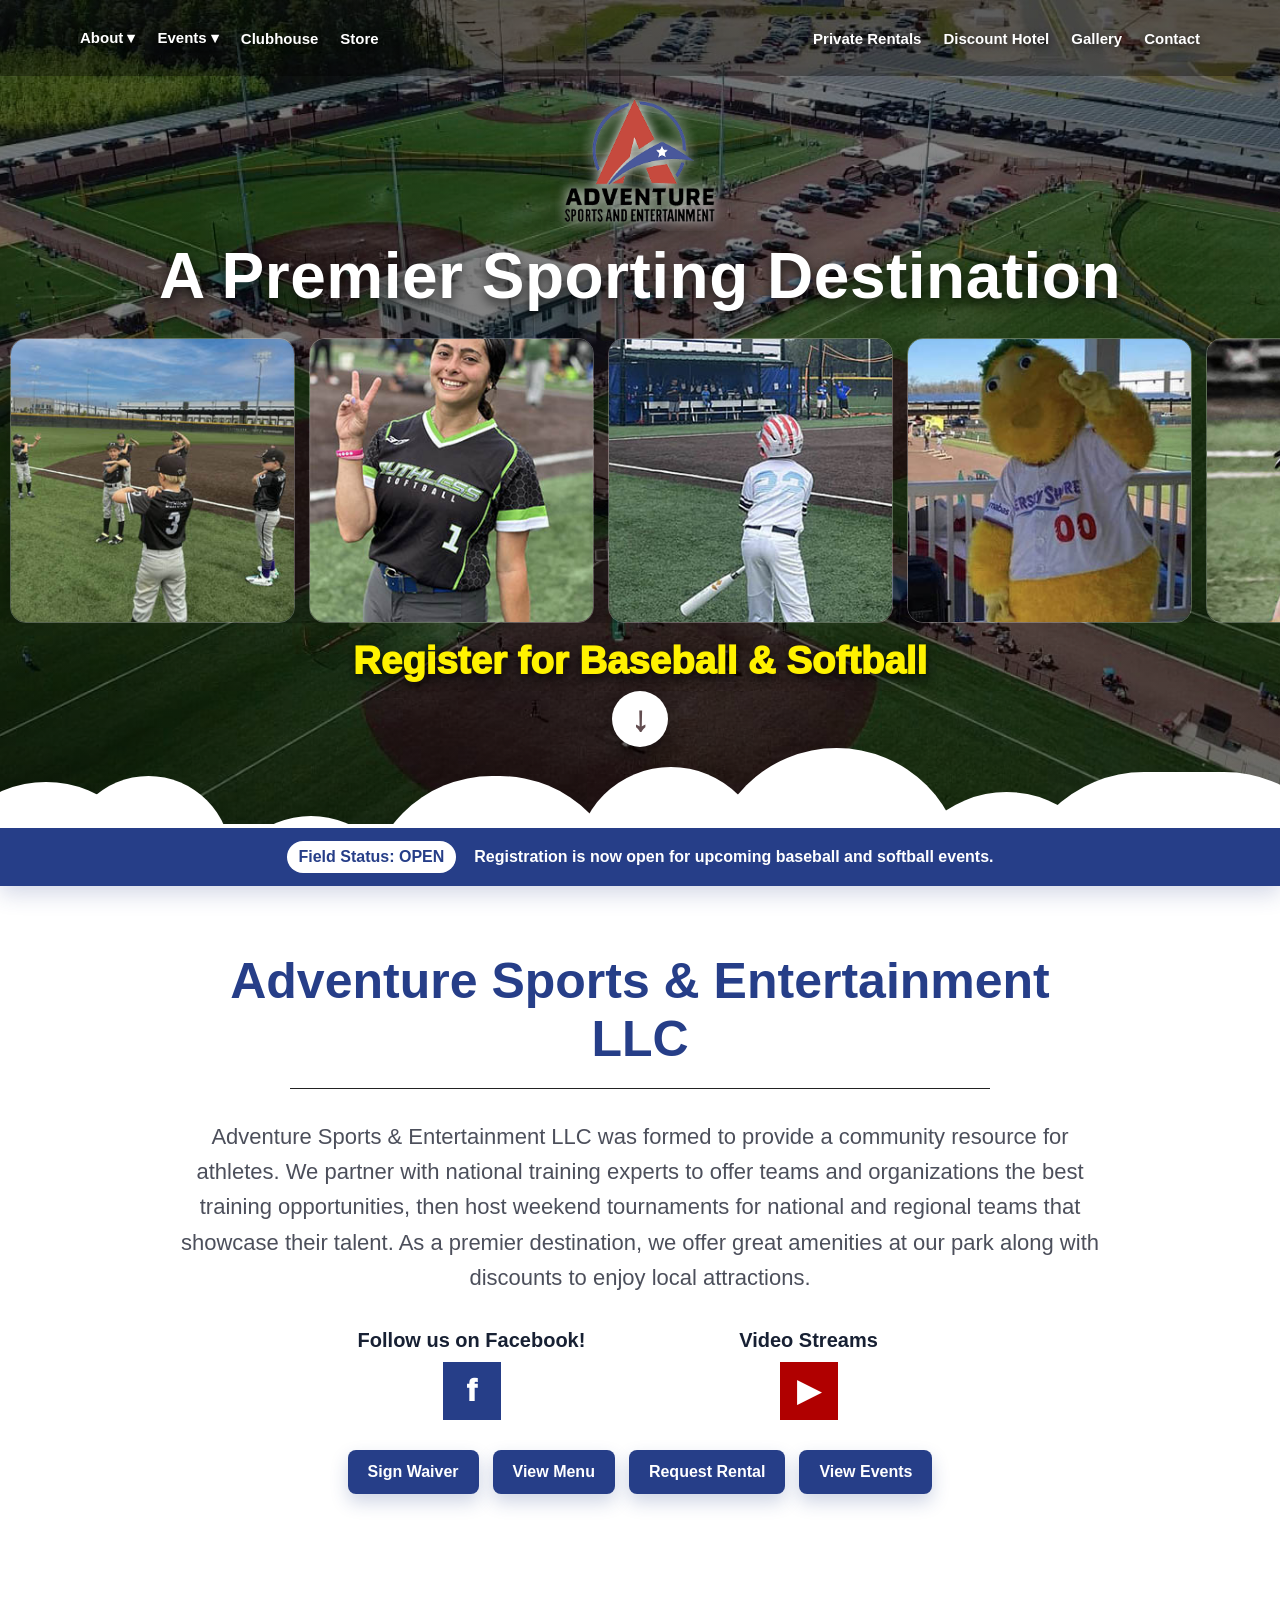
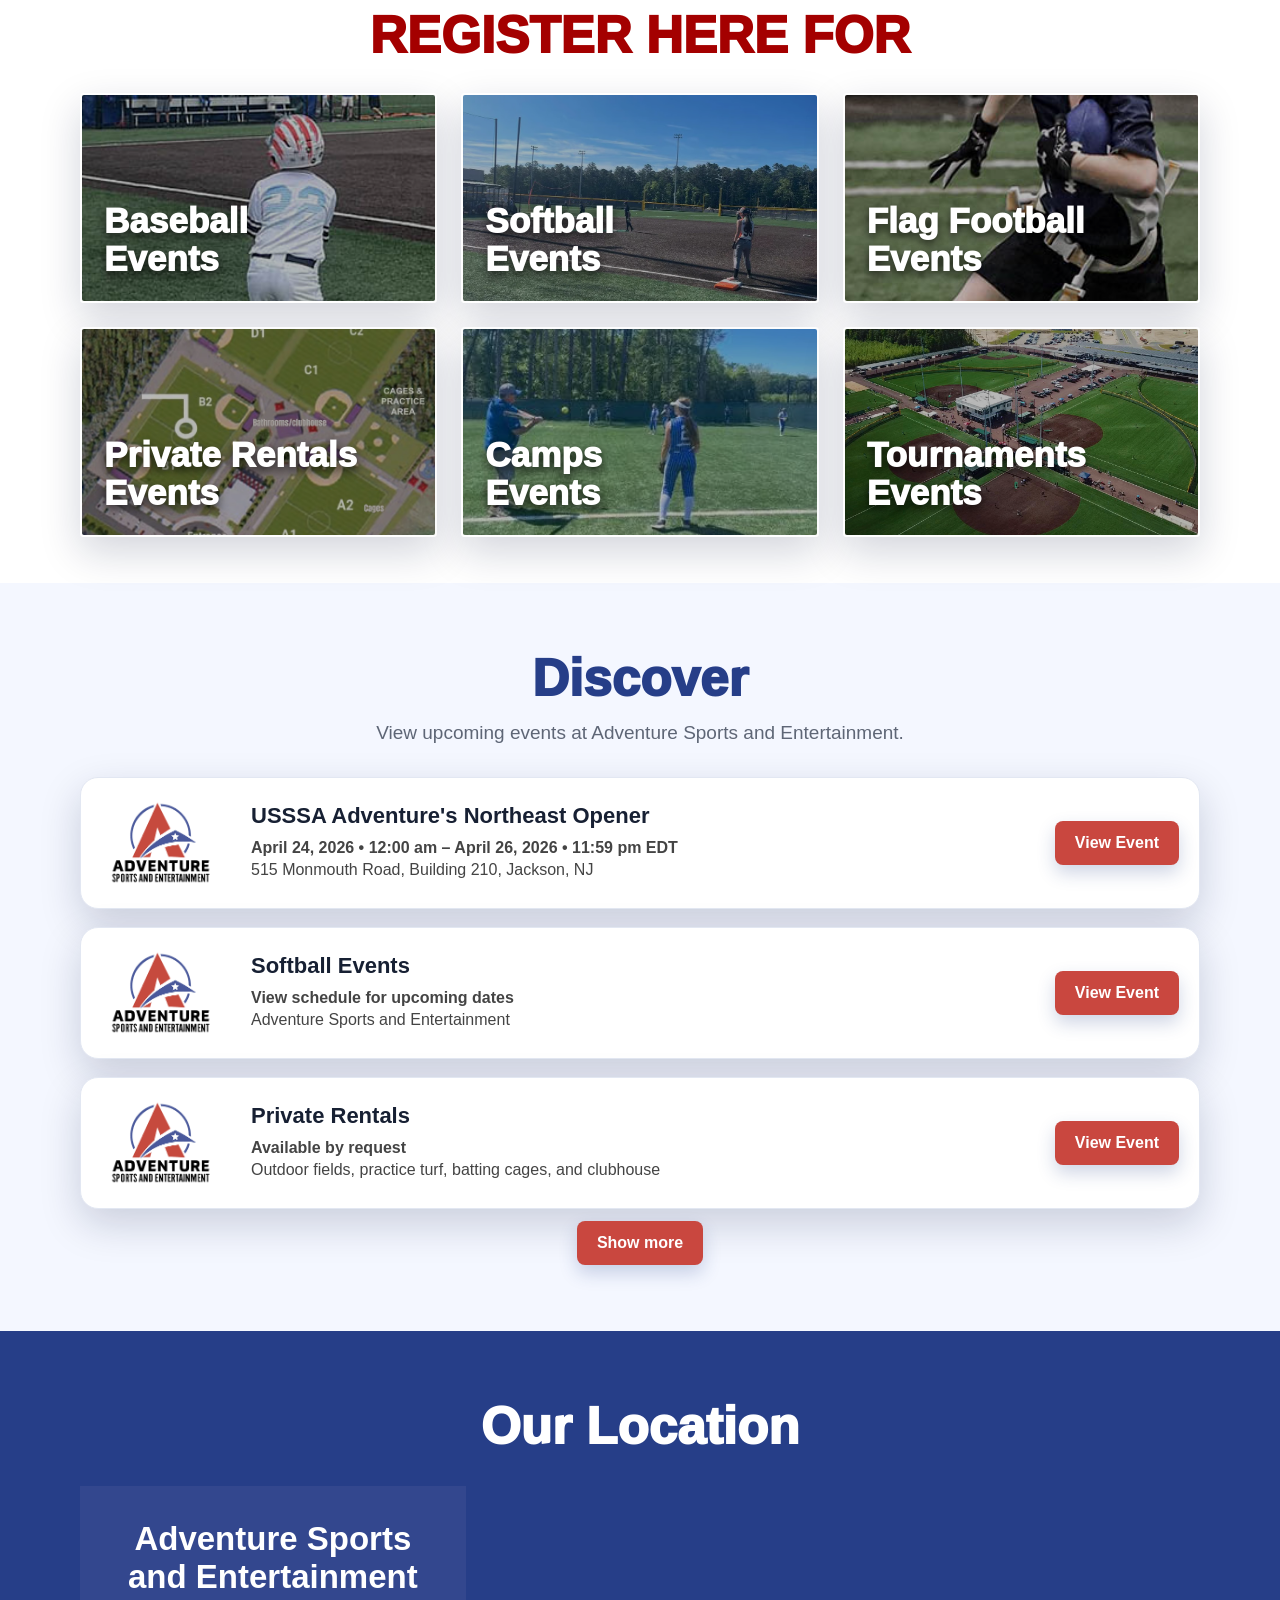
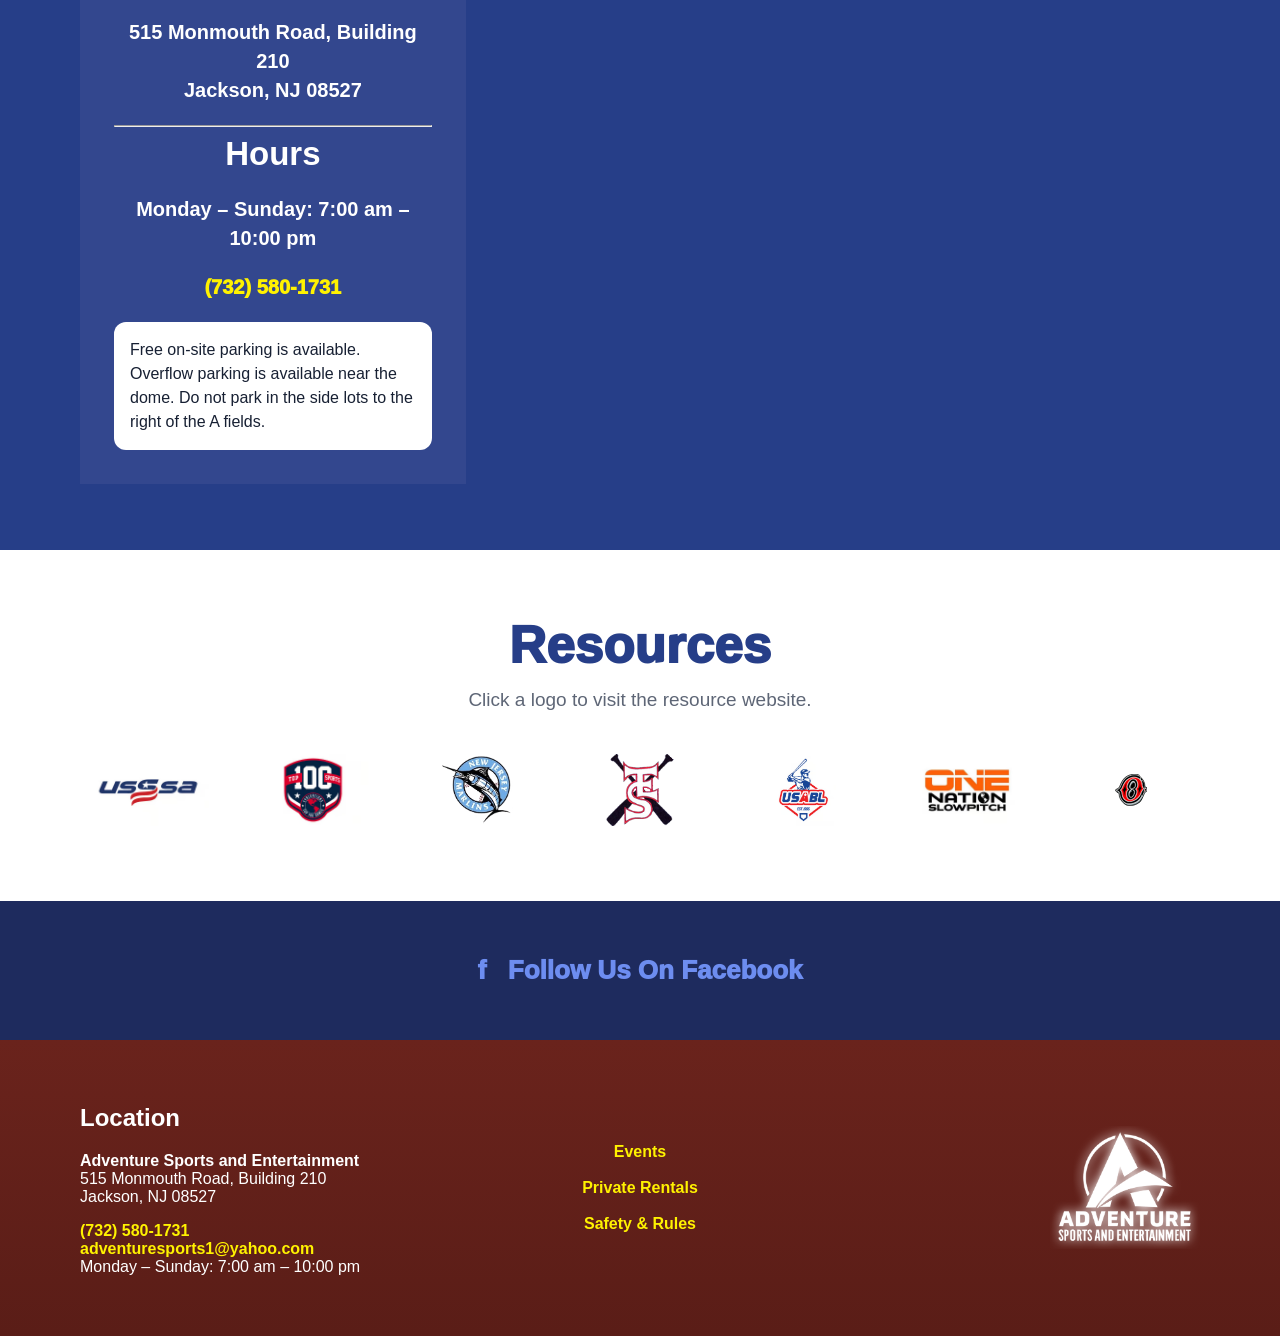
==== commit 6347225a: "Add files via upload" ====
--- a/index.html
+++ b/index.html
@@ -1,45 +1,98 @@
-<!DOCTYPE html>
-<html lang="en">
-<head>
-  <meta charset="UTF-8" />
-  <meta name="viewport" content="width=device-width, initial-scale=1.0" />
-  <title>Adventure Sports and Entertainment</title>
-  <meta name="description" content="Adventure Sports and Entertainment sports complex in Jackson, NJ." />
-  <script src="https://identity.netlify.com/v1/netlify-identity-widget.js"></script>
-  <style>
-    :root{--blue:#183f8f;--blue2:#0b2b66;--red:#d64232;--white:#fff;--ink:#152033;--muted:#627089;--bg:#f5f8ff;--line:#dce6f7;--shadow:0 18px 45px rgba(16,44,98,.18);--max:1180px;font-family:Inter,Arial,Helvetica,sans-serif}*{box-sizing:border-box}html{scroll-behavior:smooth}body{margin:0;color:var(--ink);background:var(--bg)}a{color:inherit;text-decoration:none}img{max-width:100%;display:block}.wrap{width:min(var(--max),calc(100% - 32px));margin:0 auto}.status{background:var(--blue2);color:white;font-weight:800;font-size:14px}.status .wrap{display:flex;gap:18px;justify-content:center;align-items:center;min-height:40px;flex-wrap:wrap}.status-badge{background:#fff;color:var(--blue2);border-radius:999px;padding:5px 10px}.hero{position:relative;min-height:92vh;color:white;overflow:hidden;background:linear-gradient(rgba(9,25,62,.35),rgba(9,25,62,.48)),url('/uploads/branding/hero-aerial-field.jpg');background-size:cover;background-position:center}.nav{position:relative;z-index:5;display:flex;align-items:center;justify-content:center;gap:20px;padding:14px 20px;text-shadow:0 2px 8px rgba(0,0,0,.7);font-weight:900}.nav-left,.nav-right{display:flex;gap:20px;align-items:center;flex-wrap:wrap}.nav a{color:#fff;font-size:15px}.nav a:hover,.dropdown:hover>a{color:#fff200}.logo-box{width:170px;height:115px;background:rgba(255,255,255,.94);border-radius:20px;display:grid;place-items:center;padding:8px;box-shadow:0 10px 30px rgba(0,0,0,.28);text-shadow:none}.logo-box img{height:100%;width:100%;object-fit:contain}.dropdown{position:relative}.drop-menu{display:none;position:absolute;top:100%;left:0;min-width:190px;background:white;color:var(--blue2);border-radius:14px;box-shadow:var(--shadow);padding:8px;z-index:20;text-shadow:none}.drop-menu a{display:block;color:var(--blue2);padding:11px 12px;border-radius:10px;font-size:14px}.drop-menu a:hover{background:#eef4ff;color:var(--red)}.dropdown:hover .drop-menu{display:block}.hero-content{position:relative;z-index:3;text-align:center;padding-top:18px}.hero h1{font-size:clamp(42px,5.6vw,78px);line-height:1.03;margin:6px auto 26px;text-shadow:0 5px 16px rgba(0,0,0,.75);font-weight:950;max-width:1150px}.slider-shell{overflow:hidden;width:min(1320px,100%);margin:0 auto}.slider-track{display:flex;gap:14px;width:max-content;animation:scroll 38s linear infinite;padding:0 16px}.slider-shell:hover .slider-track{animation-play-state:paused}.slide{height:285px;width:215px;flex:0 0 auto;border-radius:17px;overflow:hidden;box-shadow:0 14px 36px rgba(0,0,0,.35);border:1px solid rgba(255,255,255,.35);background:white}.slide img{width:100%;height:100%;object-fit:cover}@keyframes scroll{from{transform:translateX(0)}to{transform:translateX(-50%)}}.hero-cta{display:inline-block;margin-top:18px;font-size:clamp(27px,3vw,42px);color:#fff200;font-weight:950;text-shadow:0 5px 14px rgba(0,0,0,.85)}.down{margin:9px auto 0;width:54px;height:54px;border-radius:50%;background:white;color:var(--blue);display:grid;place-items:center;font-size:34px;font-weight:950;box-shadow:0 10px 26px rgba(0,0,0,.25)}.clouds{position:absolute;left:-5%;right:-5%;bottom:-82px;height:190px;z-index:2;pointer-events:none}.cloud{position:absolute;bottom:0;background:white;border-radius:999px 999px 0 0}.cloud-base{position:absolute;left:0;right:0;bottom:0;height:82px;background:white}.c1{width:210px;height:125px;left:0}.c2{width:190px;height:120px;left:140px;bottom:5px}.c3{width:260px;height:130px;left:330px;bottom:-5px}.c4{width:180px;height:130px;left:560px;bottom:20px}.c5{width:260px;height:140px;right:440px;bottom:10px}.c6{width:235px;height:125px;right:250px;bottom:0}.c7{width:340px;height:135px;right:-15px;bottom:-5px}.section{padding:70px 0}.section.white{background:white}.head{text-align:center;margin-bottom:30px}.head h2{font-size:clamp(32px,4vw,54px);margin:0 0 8px;color:var(--blue);font-weight:950}.head p{margin:0;color:var(--muted);font-size:18px;line-height:1.55}.grid{display:grid;gap:22px}.grid-2{grid-template-columns:repeat(2,1fr)}.grid-3{grid-template-columns:repeat(3,1fr)}.card{background:white;border:1px solid var(--line);border-radius:22px;box-shadow:var(--shadow);overflow:hidden}.card.pad{padding:24px}.card h3{margin:0 0 10px;color:var(--blue2);font-size:24px}.card p,.card li{color:var(--muted);line-height:1.6}.btn{display:inline-block;background:var(--blue);color:white;border-radius:999px;padding:13px 18px;font-weight:950;border:0;cursor:pointer}.btn.red{background:var(--red)}.btn:hover{background:var(--blue2)}.event-img,.gallery-img,.club-img{width:100%;height:220px;object-fit:cover}.event-body{padding:20px}.event-top{display:flex;justify-content:space-between;align-items:flex-start;gap:12px}.pill{display:inline-block;background:#eef4ff;color:var(--blue);border-radius:999px;padding:7px 11px;font-size:13px;font-weight:950}.price{background:#fff0ed;color:#b7291d}.event-logo{width:56px;height:56px;object-fit:contain;border:1px solid var(--line);border-radius:14px;background:white}.filters{display:flex;gap:10px;justify-content:center;flex-wrap:wrap;margin-bottom:24px}.filter{border:1px solid var(--line);background:white;color:var(--blue);padding:10px 14px;border-radius:999px;font-weight:900;cursor:pointer}.filter.active{background:var(--blue);color:white}.resource-grid{display:grid;grid-template-columns:repeat(7,1fr);gap:14px;align-items:center}.resource{background:white;border:1px solid var(--line);border-radius:18px;height:120px;display:grid;place-items:center;padding:14px;box-shadow:0 8px 20px rgba(16,44,98,.08);transition:.18s}.resource:hover{transform:translateY(-3px);box-shadow:var(--shadow)}.resource img{max-height:84px;object-fit:contain}.map-img{border-radius:22px;overflow:hidden;box-shadow:var(--shadow);border:1px solid var(--line)}.map-embed{width:100%;height:360px;border:0;border-radius:22px;box-shadow:var(--shadow)}.rules-list{display:grid;grid-template-columns:repeat(2,1fr);gap:12px;margin-top:14px}.rule{background:#f4f7ff;border:1px solid var(--line);border-radius:14px;padding:12px;font-weight:800;color:var(--blue2)}.policy-list{display:grid;gap:12px}.policy-row{background:#f4f7ff;border:1px solid var(--line);border-radius:16px;padding:14px}.club-photos,.gallery-grid{display:grid;grid-template-columns:repeat(4,1fr);gap:14px}.club-photos .club-img,.gallery-grid .gallery-img{border-radius:18px}.rental-form{display:grid;grid-template-columns:repeat(2,1fr);gap:13px}.rental-form label{display:grid;gap:6px;font-weight:900;color:var(--blue2)}input,select,textarea{width:100%;border:1px solid var(--line);border-radius:12px;padding:12px;font:inherit}textarea{min-height:110px}.full{grid-column:1/-1}.check-group{display:flex;gap:12px;flex-wrap:wrap}.check-group label{display:flex;gap:7px;align-items:center;background:#f4f7ff;padding:10px 12px;border-radius:12px}.footer{background:var(--blue2);color:white;text-align:center;padding:36px 0}.mobile-menu{display:none}.hidden{display:none!important}@media(max-width:1000px){.grid-3{grid-template-columns:repeat(2,1fr)}.resource-grid{grid-template-columns:repeat(3,1fr)}.club-photos,.gallery-grid{grid-template-columns:repeat(2,1fr)}}@media(max-width:760px){.nav-left,.nav-right{display:none}.mobile-menu{display:block;position:fixed;right:14px;bottom:14px;z-index:50;background:var(--blue);color:white;border-radius:999px;padding:12px 15px;font-weight:900}.hero{min-height:780px}.logo-box{margin:0 auto}.slide{height:210px;width:160px}.grid-2,.grid-3,.resource-grid,.club-photos,.gallery-grid,.rules-list,.rental-form{grid-template-columns:1fr}.clouds{bottom:-105px}.section{padding:55px 0}.status .wrap{justify-content:flex-start}.map-embed{height:300px}}
-  </style>
-</head>
-<body>
-  <a class="mobile-menu" href="#events">Events</a>
-  <div class="status"><div class="wrap"><span class="status-badge">Field Status: <span id="fieldStatus">Open</span></span><span id="announcement">Registration is now open for upcoming baseball and softball events.</span></div></div>
-  <header class="hero" id="home">
-    <nav class="nav">
-      <div class="nav-left"><a href="#about">About</a><div class="dropdown"><a href="#events">Events ▾</a><div class="drop-menu" id="eventDropdown"></div></div><a href="#clubhouse">Clubhouse</a></div>
-      <a class="logo-box" href="#home"><img id="logo" src="/uploads/branding/adventure-logo.png" alt="Adventure Sports and Entertainment logo"></a>
-      <div class="nav-right"><a href="#private-rentals">Private Rentals</a><a href="#resources">Resources</a><a href="#gallery">Gallery</a><a href="#contact">Contact</a></div>
-    </nav>
-    <div class="hero-content"><h1 id="heroTitle">A Premier Sporting Destination</h1><div class="slider-shell"><div class="slider-track" id="sliderTrack"></div></div><a id="heroButton" class="hero-cta" href="#events">Register for Baseball & Softball</a><a href="#about" class="down">↓</a></div>
-    <div class="clouds"><div class="cloud c1"></div><div class="cloud c2"></div><div class="cloud c3"></div><div class="cloud c4"></div><div class="cloud c5"></div><div class="cloud c6"></div><div class="cloud c7"></div><div class="cloud-base"></div></div>
-  </header>
-  <main>
-    <section class="section white" id="about"><div class="wrap grid grid-2"><div class="card pad"><h3 id="aboutTitle">Adventure Sports and Entertainment</h3><p id="aboutText"></p><p><strong>Hours:</strong> <span id="hours"></span><br><strong>Kitchen:</strong> <span id="kitchenHours"></span></p><a class="btn" href="#private-rentals">Request a Rental</a></div><div class="card pad"><h3>Quick Info</h3><p><strong>Address:</strong> <span id="address"></span></p><p><strong>Phone:</strong> <span id="phone"></span></p><p><strong>Parking:</strong> <span id="parking"></span></p><a class="btn red" id="waiverTop" target="_blank" rel="noopener">Sign Park Waiver</a></div></div></section>
-    <section class="section" id="events"><div class="wrap"><div class="head"><h2>Upcoming Events</h2><p>Homepage shows a preview. Use categories to browse Baseball, Softball, Flag Football, Rentals, Camps, and Tournaments.</p></div><div class="filters" id="filters"></div><div class="grid grid-3" id="eventsGrid"></div></div></section>
-    <section class="section white" id="clubhouse"><div class="wrap"><div class="head"><h2>Clubhouse</h2><p id="clubIntro"></p><p><strong id="clubTagline"></strong></p><a id="menuBtn" class="btn red" target="_blank" rel="noopener">Click to View Our Menu</a></div><div class="club-photos" id="clubPhotos"></div></div></section>
-    <section class="section" id="private-rentals"><div class="wrap grid grid-2"><div><div class="head" style="text-align:left"><h2>Private Rentals</h2><p>Please fill out the form below with dates/times to make a request.</p></div><div class="grid" id="ratesGrid"></div></div><div class="card pad"><form name="private-rental-request" method="POST" data-netlify="true" netlify-honeypot="bot-field" action="/thank-you.html" class="rental-form"><input type="hidden" name="form-name" value="private-rental-request"><p class="hidden"><label>Don’t fill this out: <input name="bot-field"></label></p><label>Name<input name="name" required></label><label>Email<input type="email" name="email" required></label><label>Phone Number<input name="phone" required></label><label>Intended Sport/Activity<input name="activity"></label><label>Age Range<input name="age_range"></label><label>Requested Date<input type="date" name="requested_date"></label><label>Requested Time Start<input type="time" name="time_start"></label><label>Requested Time Finish<input type="time" name="time_finish"></label><label>Number of Participants<input type="number" name="participants" min="1"></label><div class="full"><strong>Request Type</strong><div class="check-group"><label><input type="checkbox" name="request_type" value="Full Field"> Full Field</label><label><input type="checkbox" name="request_type" value="Practice Field"> Practice Field</label><label><input type="checkbox" name="request_type" value="Batting Cage(s)"> Batting Cage(s)</label><label><input type="checkbox" name="request_type" value="Clubhouse"> Clubhouse</label><label><input type="checkbox" name="request_type" value="Other"> Other</label></div></div><label class="full">Short Question<textarea name="question"></textarea></label><button class="btn full" type="submit">Submit Rental Request</button></form></div></div></section>
-    <section class="section white" id="resources"><div class="wrap"><div class="head"><h2>Resources</h2><p>Click any logo to open the resource website in a new tab.</p></div><div class="resource-grid" id="resourcesGrid"></div></div></section>
-    <section class="section" id="facility"><div class="wrap"><div class="head"><h2>Facility Map & Directions</h2><p>Find fields, cages, clubhouse, entrance, parking, and directions.</p></div><div class="grid grid-2"><img class="map-img" id="mapImage" src="" alt="Facility map"><iframe class="map-embed" id="mapEmbed" loading="lazy"></iframe></div></div></section>
-    <section class="section white" id="policies"><div class="wrap"><div class="head"><h2>Safety, Rules & Refund Policy</h2><p>Review park safety, rules, waiver, team insurance, and event refund information.</p></div><div class="grid grid-2"><div class="card pad"><h3 id="safetyTitle">Safety First</h3><p id="safetyText"></p><a class="btn red" id="waiverBtn" target="_blank" rel="noopener">Sign Park Waiver</a><h3 style="margin-top:24px">Park Rules</h3><div class="rules-list" id="rulesList"></div></div><div class="card pad"><h3>Team / Event Policies</h3><p id="insurance"></p><p id="umpires"></p><p id="equipment"></p><p id="lostItems"></p></div></div><div class="card pad" style="margin-top:22px"><h3>Refund Policy</h3><div class="grid grid-2"><div><h4>Withdrawals</h4><div class="policy-list" id="refundSummary"></div></div><div><h4>Weather / Event Shortening Credits</h4><div class="policy-list" id="weatherCredits"></div></div></div><p id="refundLong"></p></div></div></section>
-    <section class="section" id="gallery"><div class="wrap"><div class="head"><h2>Gallery</h2><p>Photos from Adventure Sports and Entertainment.</p></div><div class="gallery-grid" id="galleryGrid"></div></div></section>
-    <section class="section white" id="contact"><div class="wrap grid grid-2"><div class="card pad"><h3>Contact Adventure Sports</h3><p><strong>Address:</strong> <span id="contactAddress"></span></p><p><strong>Phone:</strong> <span id="contactPhone"></span></p><p><strong>Hours:</strong> <span id="contactHours"></span></p><p><strong>Kitchen:</strong> <span id="contactKitchen"></span></p><a class="btn" id="facebook" target="_blank" rel="noopener">Facebook</a></div><div class="card pad"><h3>Need Help?</h3><p>Use the Private Rentals form for field, practice area, batting cage, clubhouse, or event requests. For waiver and policy information, use the buttons above.</p><a class="btn red" href="#private-rentals">Rental Request Form</a></div></div></section>
-  </main><footer class="footer"><div class="wrap"><strong>Adventure Sports and Entertainment</strong><br>515 Monmouth Road, Building 210, Jackson, NJ</div></footer>
-  <script>
-    const $=id=>document.getElementById(id);function esc(s=''){return String(s).replace(/[&<>"']/g,m=>({'&':'&amp;','<':'&lt;','>':'&gt;','"':'&quot;',"'":'&#039;'}[m]))}async function getJSON(p){const r=await fetch(p+'?v='+Date.now());if(!r.ok)throw new Error(p);return r.json()}function img(src){return src||'/uploads/branding/hero-aerial-field.jpg'}
-    async function init(){const[site,status,home,club,rentals,policies,events,gallery,resources]=await Promise.all(['/content/site.json','/content/status.json','/content/homepage.json','/content/clubhouse.json','/content/rentals.json','/content/policies.json','/content/events.json','/content/gallery.json','/content/resources.json'].map(getJSON));document.title=site.name;$('fieldStatus').textContent=status.fieldStatus||site.fieldStatus;$('announcement').textContent=status.announcement||site.announcement;$('heroTitle').textContent=site.headline;$('heroButton').textContent=site.heroButtonText;$('heroButton').href=site.heroButtonUrl||'#events';$('logo').src=site.logo;$('home').style.backgroundImage=`linear-gradient(rgba(9,25,62,.35),rgba(9,25,62,.48)),url('${site.heroImage}')`;$('aboutTitle').textContent=site.aboutTitle;$('aboutText').textContent=site.aboutText;$('hours').textContent=site.hours;$('kitchenHours').textContent=site.kitchenHours;$('address').textContent=site.address;$('phone').textContent=site.phone;$('parking').textContent=site.parking;$('waiverTop').href=site.waiverUrl;$('mapImage').src=site.mapImage;$('mapEmbed').src=site.mapEmbed;$('contactAddress').textContent=site.address;$('contactPhone').textContent=site.phone;$('contactHours').textContent=site.hours;$('contactKitchen').textContent=site.kitchenHours;$('facebook').href=site.facebook;
-    const slides=[...(home.slider||[]),...(home.slider||[])];$('sliderTrack').innerHTML=slides.map(s=>`<div class="slide"><img src="${esc(s.image)}" alt="${esc(s.alt||'Slider photo')}"></div>`).join('');
-    const cats=['All',...(events.categories||[])];$('filters').innerHTML=cats.map((c,i)=>`<button class="filter ${i==0?'active':''}" data-cat="${esc(c)}">${esc(c)}</button>`).join('');$('eventDropdown').innerHTML=(events.categories||[]).map(c=>`<a href="#events" data-catlink="${esc(c)}">${esc(c)}</a>`).join('');function renderEvents(cat='All'){const list=(events.events||[]).filter(e=>cat==='All'||e.category===cat).slice(0,6);$('eventsGrid').innerHTML=list.map(e=>`<article class="card"><img class="event-img" src="${esc(img(e.image))}" alt="${esc(e.title)}"><div class="event-body"><div class="event-top"><div><span class="pill">${esc(e.category||'Event')}</span><h3>${esc(e.title)}</h3></div>${e.logo?`<img class="event-logo" src="${esc(e.logo)}" alt="logo">`:''}</div><p>${esc(e.date||'')}</p><p>${esc(e.description||'')}</p>${e.price?`<span class="pill price">${esc(e.price)}</span><br><br>`:''}${e.register?`<a class="btn" href="${esc(e.register)}">Register / Info</a>`:''}</div></article>`).join('')||'<div class="card pad"><p>No events in this category yet.</p></div>'}renderEvents();document.querySelectorAll('.filter').forEach(b=>b.onclick=()=>{document.querySelectorAll('.filter').forEach(x=>x.classList.remove('active'));b.classList.add('active');renderEvents(b.dataset.cat)});document.querySelectorAll('[data-catlink]').forEach(a=>a.onclick=()=>setTimeout(()=>{const btn=[...document.querySelectorAll('.filter')].find(b=>b.dataset.cat===a.dataset.catlink);btn&&btn.click()},100));
-    $('clubIntro').textContent=club.intro;$('clubTagline').textContent=club.tagline;$('menuBtn').textContent=club.menuText;$('menuBtn').href=club.menuUrl;$('clubPhotos').innerHTML=(club.photos||[]).map(p=>`<img class="club-img" src="${esc(p.image)}" alt="${esc(p.title||'Clubhouse photo')}">`).join('');$('ratesGrid').innerHTML=(rentals.rates||[]).map(r=>`<div class="card pad"><h3>${esc(r.label)}</h3><p>${esc(r.price)}</p></div>`).join('');$('resourcesGrid').innerHTML=(resources.resources||[]).map(r=>`<a class="resource" href="${esc(r.url)}" target="_blank" rel="noopener" title="${esc(r.name)}"><img src="${esc(r.logo)}" alt="${esc(r.name)}"></a>`).join('');$('safetyTitle').textContent=policies.safetyTitle;$('safetyText').textContent=policies.safetyText;$('waiverBtn').href=site.waiverUrl;$('rulesList').innerHTML=(policies.rules||[]).map(r=>`<div class="rule">${esc(r)}</div>`).join('');$('insurance').innerHTML='<strong>Insurance:</strong> '+esc(policies.insurance);$('umpires').innerHTML='<strong>Umpires:</strong> '+esc(policies.umpires);$('equipment').innerHTML='<strong>Equipment:</strong> '+esc(policies.equipment);$('lostItems').innerHTML='<strong>Lost / Damaged Items:</strong> '+esc(policies.lostItems);$('refundSummary').innerHTML=(policies.refundSummary||[]).map(x=>`<div class="policy-row"><strong>${esc(x.label)}</strong><br>${esc(x.detail)}</div>`).join('');$('weatherCredits').innerHTML=(policies.weatherCredits||[]).map(x=>`<div class="policy-row"><strong>${esc(x.label)}</strong><br>${esc(x.detail)}</div>`).join('');$('refundLong').textContent=policies.refundLong;$('galleryGrid').innerHTML=(gallery.gallery||[]).map(g=>`<img class="gallery-img" src="${esc(g.image)}" alt="${esc(g.title||'Gallery photo')}">`).join('')}
-    init().catch(e=>{console.error(e);$('heroTitle').textContent='Content could not load';});
-  </script>
-</body>
-</html>
+<!DOCTYPE html><html lang="en"><head>
+<meta charset="UTF-8"><meta name="viewport" content="width=device-width, initial-scale=1.0">
+<title>Adventure Sports and Entertainment</title><link rel="stylesheet" href="/style.css">
+<script src="https://identity.netlify.com/v1/netlify-identity-widget.js"></script>
+</head><body onload="loadHome()">
+<header class="hero" id="homeHero">
+
+<nav class="top-nav">
+  <div class="wrap nav-inner">
+    <div class="nav-group">
+      <div class="dropdown nav-link"><a href="/#about">About ▾</a>
+        <div class="dropdown-menu">
+          <a href="/safety-rules-refund.html">Safety, Rules & Refund Policy</a>
+        </div>
+      </div>
+      <div class="dropdown nav-link"><a href="/events.html">Events ▾</a>
+        <div class="dropdown-menu">
+          <a href="/events.html?category=Baseball">Baseball</a>
+          <a href="/events.html?category=Softball">Softball</a>
+          <a href="/events.html?category=Flag%20Football">Flag Football</a>
+          <a href="/events.html?category=Camps">Camps</a>
+          <a href="/events.html?category=Tournaments">Tournaments</a>
+        </div>
+      </div>
+      <a class="nav-link" href="/clubhouse.html">Clubhouse</a>
+      <a class="nav-link" href="https://www.clover.com/online-ordering/adventure-sports-enterta-jackson" target="_blank" rel="noopener">Store</a>
+    </div>
+    <div class="nav-group">
+      <a class="nav-link" href="/private-rentals.html">Private Rentals</a>
+      <a class="nav-link" href="#">Discount Hotel</a>
+      <a class="nav-link" href="/gallery.html">Gallery</a>
+      <a class="nav-link" href="/#contact">Contact</a>
+    </div>
+  </div>
+</nav>
+
+<div class="hero-content">
+  <img class="hero-logo" id="heroLogo" alt="Adventure Sports and Entertainment logo">
+  <h1 id="heroTitle">A Premier Sporting Destination</h1>
+  <div class="slider-window"><div class="slider-track" id="sliderTrack"></div></div>
+  <a class="hero-cta" id="heroCta" href="/events.html?category=Baseball">Register for Baseball & Softball</a>
+  <a href="#about" class="down-arrow">↓</a>
+</div>
+<div class="clouds"><div class="cloud c1"></div><div class="cloud c2"></div><div class="cloud c3"></div><div class="cloud c4"></div><div class="cloud c5"></div><div class="cloud c6"></div><div class="cloud c7"></div><div class="cloud c8"></div><div class="cloud-base"></div></div>
+</header>
+
+<section class="status-bar"><div class="wrap status-inner"><span class="status-pill">Field Status: <span id="fieldStatus">OPEN</span></span><span id="announcement"></span></div></section>
+
+<section class="section" id="about"><div class="wrap about-card">
+  <h2 id="aboutTitle">Adventure Sports & Entertainment LLC</h2><div class="divider"></div>
+  <p id="aboutText"></p>
+  <div class="social-row">
+    <div class="social-box"><strong>Follow us on Facebook!</strong><a id="facebookLink" target="_blank" rel="noopener"><div class="icon-square">f</div></a></div>
+    <div class="social-box"><strong>Video Streams</strong><a id="videoLink" target="_blank" rel="noopener"><div class="icon-square red">▶</div></a></div>
+  </div>
+  <div class="quick-buttons">
+    <a class="btn" id="waiverQuick" target="_blank" rel="noopener">Sign Waiver</a>
+    <a class="btn" id="menuQuick" target="_blank" rel="noopener">View Menu</a>
+    <a class="btn" id="rentalQuick">Request Rental</a>
+    <a class="btn" id="eventsQuick">View Events</a>
+  </div>
+</div></section>
+
+<section class="section compact"><div class="wrap">
+  <h2 class="register-title">REGISTER HERE FOR</h2>
+  <div class="category-grid" id="categoryGrid"></div>
+</div></section>
+
+<section class="section soft"><div class="wrap">
+  <div class="section-head"><h2>Discover</h2><p>View upcoming events at Adventure Sports and Entertainment.</p></div>
+  <div class="event-shell" id="upcomingEvents"></div>
+  <div class="show-more"><a class="btn red" href="/events.html">Show more</a></div>
+</div></section>
+
+<section class="section blue" id="contact"><div class="wrap">
+  <div class="section-head"><h2>Our Location</h2></div>
+  <div class="location-grid">
+    <div class="location-card">
+      <h3 id="locName"></h3><p id="locAddress"></p><hr><h3>Hours</h3><p id="locHours"></p><p><a id="locPhone" href="tel:7325801731" style="color:var(--yellow);font-weight:950"></a></p>
+      <div class="parking-note" id="parkingNote"></div>
+    </div>
+    <div class="map"><iframe loading="lazy" allowfullscreen src="https://www.google.com/maps?q=515%20Monmouth%20Road%20Building%20210%20Jackson%20NJ%2008527&output=embed"></iframe></div>
+  </div>
+</div></section>
+
+<section class="section"><div class="wrap">
+  <div class="section-head"><h2>Resources</h2><p>Click a logo to visit the resource website.</p></div>
+  <div class="resource-grid" id="resourcesGrid"></div>
+</div></section>
+
+<section class="footer-social"><a id="footerFacebook" href="https://www.facebook.com/AdventureSportsAndEntertainment" target="_blank" rel="noopener">f &nbsp; Follow Us On Facebook</a></section>
+<footer class="footer-main"><div class="wrap footer-grid">
+  <div><h2>Location</h2><p><b id="footerName"></b><br><span id="footerAddress"></span></p><p><a id="footerPhone"></a><br><a id="footerEmail"></a><br><span id="footerHours"></span></p></div>
+  <div style="text-align:center"><a href="/events.html">Events</a><br><br><a href="/private-rentals.html">Private Rentals</a><br><br><a href="/safety-rules-refund.html">Safety & Rules</a></div>
+  <div><img class="footer-logo" id="footerLogo" alt="Adventure logo"></div>
+</div></footer>
+<script src="/app.js"></script>
+</body></html>
--- a/style.css
+++ b/style.css
@@ -0,0 +1,131 @@
+
+:root{
+  --blue:#263e88;
+  --blue2:#415aa5;
+  --red:#c9473f;
+  --navy:#121b38;
+  --white:#fff;
+  --text:#172033;
+  --muted:#5e6676;
+  --soft:#f4f7ff;
+  --line:#e2e7f2;
+  --yellow:#fff200;
+  --shadow:0 15px 40px rgba(10,22,60,.18);
+  --max:1120px;
+  --radius:18px;
+  font-family: Arial, Helvetica, sans-serif;
+}
+*{box-sizing:border-box}
+html{scroll-behavior:smooth}
+body{margin:0;color:var(--text);background:#fff}
+a{color:inherit;text-decoration:none}
+img{max-width:100%;display:block}
+.wrap{width:min(var(--max),calc(100% - 32px));margin:auto}
+.btn{display:inline-flex;align-items:center;justify-content:center;gap:8px;padding:13px 20px;border-radius:8px;background:var(--blue);color:#fff;font-weight:900;border:0;box-shadow:0 8px 18px rgba(38,62,136,.22);cursor:pointer}
+.btn:hover{background:#1b2d68}
+.btn.red{background:var(--red)}
+.btn.light{background:#fff;color:var(--blue);border:1px solid var(--line)}
+.top-nav{position:absolute;top:0;left:0;right:0;height:76px;background:rgba(0,0,0,.35);z-index:20;color:#fff;font-weight:900}
+.nav-inner{height:76px;display:flex;align-items:center;justify-content:space-between;gap:16px}
+.nav-group{display:flex;align-items:center;gap:22px}
+.nav-link{position:relative;font-size:15px;text-shadow:0 2px 7px rgba(0,0,0,.6)}
+.nav-link:hover{color:var(--yellow)}
+.dropdown{position:relative}
+.dropdown-menu{display:none;position:absolute;top:100%;left:0;min-width:230px;background:#fff;color:var(--text);box-shadow:var(--shadow);border-radius:12px;padding:8px;z-index:100;text-shadow:none}
+.dropdown:hover .dropdown-menu{display:block}
+.dropdown-menu a{display:block;padding:11px 12px;border-radius:8px;font-weight:800;color:var(--text)}
+.dropdown-menu a:hover{background:var(--soft);color:var(--blue)}
+.hero{min-height:92vh;position:relative;overflow:hidden;color:#fff;background-size:cover;background-position:center}
+.hero::before{content:"";position:absolute;inset:0;background:linear-gradient(rgba(0,0,0,.25),rgba(0,0,0,.35));z-index:1}
+.hero-content{position:relative;z-index:5;text-align:center;padding-top:92px}
+.hero-logo{width:170px;margin:0 auto 10px;filter:drop-shadow(0 8px 14px rgba(0,0,0,.45))}
+h1{font-size:clamp(42px,5vw,72px);line-height:1.05;margin:12px auto 28px;color:#fff;text-shadow:0 5px 12px rgba(0,0,0,.72);letter-spacing:.5px}
+.slider-window{width:100%;overflow:hidden;margin:0 auto}
+.slider-track{display:flex;gap:14px;width:max-content;animation:slide 38s linear infinite;padding:0 10px}
+.slider-window:hover .slider-track{animation-play-state:paused}
+.slide-card{height:285px;width:285px;flex:0 0 auto;border-radius:16px;overflow:hidden;box-shadow:0 14px 32px rgba(0,0,0,.35);border:1px solid rgba(255,255,255,.28)}
+.slide-card img{width:100%;height:100%;object-fit:cover}
+@keyframes slide{from{transform:translateX(0)}to{transform:translateX(-50%)}}
+.hero-cta{display:inline-block;margin-top:16px;color:var(--yellow);font-size:clamp(26px,3vw,40px);font-weight:950;text-shadow:0 4px 12px rgba(0,0,0,.82)}
+.down-arrow{margin:8px auto 0;width:56px;height:56px;border-radius:50%;background:#fff;color:#624d50;display:grid;place-items:center;font-size:34px;font-weight:950;box-shadow:0 8px 18px rgba(0,0,0,.25)}
+.clouds{position:absolute;left:-5%;right:-5%;bottom:-74px;height:190px;z-index:6;pointer-events:none}
+.cloud{position:absolute;bottom:0;background:white;border-radius:999px 999px 0 0}
+.cloud-base{position:absolute;left:0;right:0;bottom:0;height:78px;background:#fff}
+.c1{width:220px;height:120px;left:0}.c2{width:165px;height:110px;left:130px;bottom:16px}.c3{width:180px;height:90px;left:285px;bottom:-4px}.c4{width:260px;height:126px;left:430px}.c5{width:190px;height:115px;left:640px;bottom:20px}.c6{width:255px;height:140px;right:380px;bottom:14px}.c7{width:215px;height:110px;right:230px}.c8{width:340px;height:130px;right:-10px}
+.status-bar{position:relative;z-index:2;background:var(--blue);color:white;padding:13px 0;font-weight:900;box-shadow:0 8px 22px rgba(38,62,136,.2)}
+.status-inner{display:flex;gap:18px;align-items:center;justify-content:center;flex-wrap:wrap;text-align:center}
+.status-pill{background:#fff;color:var(--blue);border-radius:999px;padding:7px 12px}
+.section{padding:66px 0}
+.section.compact{padding:46px 0}
+.section.blue{background:var(--blue);color:#fff}
+.section.soft{background:var(--soft)}
+.section-head{text-align:center;margin-bottom:30px}
+.section-head h2{font-size:clamp(34px,4vw,52px);margin:0 0 10px;color:var(--blue);font-weight:950}
+.section.blue .section-head h2{color:white}
+.section-head p{font-size:19px;color:var(--muted);margin:0 auto;max-width:860px;line-height:1.55}
+.section.blue .section-head p{color:#e9edff}
+.about-card{text-align:center;max-width:920px;margin:0 auto}
+.about-card h2{font-size:clamp(32px,4vw,50px);color:var(--blue);margin:0 0 20px}
+.divider{height:1px;background:#222;width:min(700px,80%);margin:20px auto 30px}
+.about-card p{font-size:22px;line-height:1.6;color:#4c4f5b}
+.social-row{display:grid;grid-template-columns:1fr 1fr;gap:24px;max-width:650px;margin:34px auto 0}
+.social-box strong{display:block;font-size:20px;margin-bottom:10px}
+.icon-square{width:58px;height:58px;margin:auto;border-radius:0;background:var(--blue);display:grid;place-items:center;color:#fff;font-size:30px;font-weight:950}
+.icon-square.red{background:#b00000}
+.quick-buttons{display:flex;justify-content:center;gap:14px;flex-wrap:wrap;margin-top:30px}
+.register-title{text-align:center;color:#a40000;font-size:clamp(36px,4vw,52px);font-weight:950;margin:0 0 28px}
+.category-grid{display:grid;grid-template-columns:repeat(3,1fr);gap:24px}
+.category-card{height:210px;position:relative;border-radius:4px;overflow:hidden;box-shadow:var(--shadow);border:2px solid rgba(255,255,255,.8)}
+.category-card img{width:100%;height:100%;object-fit:cover;filter:brightness(.72)}
+.category-card span{position:absolute;left:22px;bottom:22px;color:#fff;font-size:35px;line-height:1.1;font-weight:950;text-shadow:0 4px 10px rgba(0,0,0,.7)}
+.event-shell{display:grid;grid-template-columns:1fr;gap:18px}
+.feature-card{background:#fff;border-radius:18px;box-shadow:var(--shadow);padding:20px;display:grid;grid-template-columns:130px 1fr auto;gap:20px;align-items:center;border:1px solid var(--line)}
+.feature-card img{width:120px;height:90px;object-fit:contain}
+.feature-card h3{margin:0 0 10px;font-size:22px}
+.feature-card p{margin:4px 0;color:#444}
+.show-more{text-align:center;margin-top:12px}
+.location-grid{display:grid;grid-template-columns:.35fr .65fr;gap:18px;align-items:stretch}
+.location-card{background:#33478e;color:#fff;padding:34px;text-align:center}
+.location-card h3{font-size:33px;margin:0 0 22px}.location-card p{font-size:20px;line-height:1.45;font-weight:800}
+.map iframe{width:100%;height:430px;border:0;display:block}
+.parking-note{background:#fff;color:var(--text);padding:16px;border-radius:12px;margin-top:18px;text-align:left;line-height:1.5}
+.resource-grid{display:grid;grid-template-columns:repeat(7,1fr);gap:26px;align-items:center}
+.resource-grid a{display:grid;place-items:center;height:90px;border-radius:10px;transition:.2s}
+.resource-grid a:hover{transform:translateY(-4px);box-shadow:var(--shadow)}
+.resource-grid img{max-height:72px;max-width:135px;object-fit:contain}
+.footer-social{background:#1e2b5e;color:#6d8df0;text-align:center;padding:54px 0;font-size:26px;font-weight:950}
+.footer-main{background:linear-gradient(180deg,#6a231c,#5a1d17);color:#fff;padding:44px 0}
+.footer-grid{display:grid;grid-template-columns:1fr 1fr 1fr;gap:24px;align-items:center}
+.footer-logo{max-width:150px;margin-left:auto;filter:brightness(0) invert(1)}
+.footer-main a{color:var(--yellow);font-weight:900}
+.page-hero{background:var(--blue);color:#fff;padding:120px 0 55px;text-align:center}
+.page-hero h1{margin:0;color:#fff;font-size:clamp(40px,5vw,64px)}
+.page-nav{position:relative;background:var(--blue)}
+.page-section{padding:60px 0}
+.card{background:#fff;border:1px solid var(--line);border-radius:18px;box-shadow:var(--shadow);padding:24px}
+.two-grid{display:grid;grid-template-columns:1fr 1fr;gap:24px}
+.photo-grid{display:grid;grid-template-columns:repeat(3,1fr);gap:18px}
+.photo-grid img{width:100%;height:250px;object-fit:cover;border-radius:14px;box-shadow:var(--shadow)}
+.form-grid{display:grid;grid-template-columns:repeat(2,1fr);gap:16px}
+.form-grid .full{grid-column:1/-1}
+input,select,textarea{width:100%;padding:13px;border:1px solid #cfd6e6;border-radius:10px;font:inherit}
+textarea{min-height:120px}
+label{font-weight:800;color:#334;margin-bottom:4px;display:block}
+.form-field{display:grid;gap:6px}
+.rule-list{columns:2;line-height:1.8}
+@media(max-width:900px){
+  .nav-group{gap:10px}.nav-link{font-size:13px}
+  .hero-content{padding-top:95px}.hero-logo{width:130px}.slide-card{width:220px;height:220px}
+  .category-grid,.photo-grid{grid-template-columns:1fr 1fr}
+  .location-grid,.two-grid{grid-template-columns:1fr}
+  .resource-grid{grid-template-columns:repeat(3,1fr)}
+  .feature-card{grid-template-columns:1fr;text-align:center}.feature-card img{margin:auto}
+  .footer-grid{grid-template-columns:1fr;text-align:center}.footer-logo{margin:auto}
+}
+@media(max-width:620px){
+  .top-nav{height:auto}.nav-inner{height:auto;padding:12px 0;flex-direction:column}.nav-group{flex-wrap:wrap;justify-content:center}
+  .hero{min-height:850px}.hero-content{padding-top:135px}
+  .category-grid,.photo-grid,.form-grid,.social-row{grid-template-columns:1fr}
+  .resource-grid{grid-template-columns:repeat(2,1fr)}
+  h1{font-size:38px}
+}
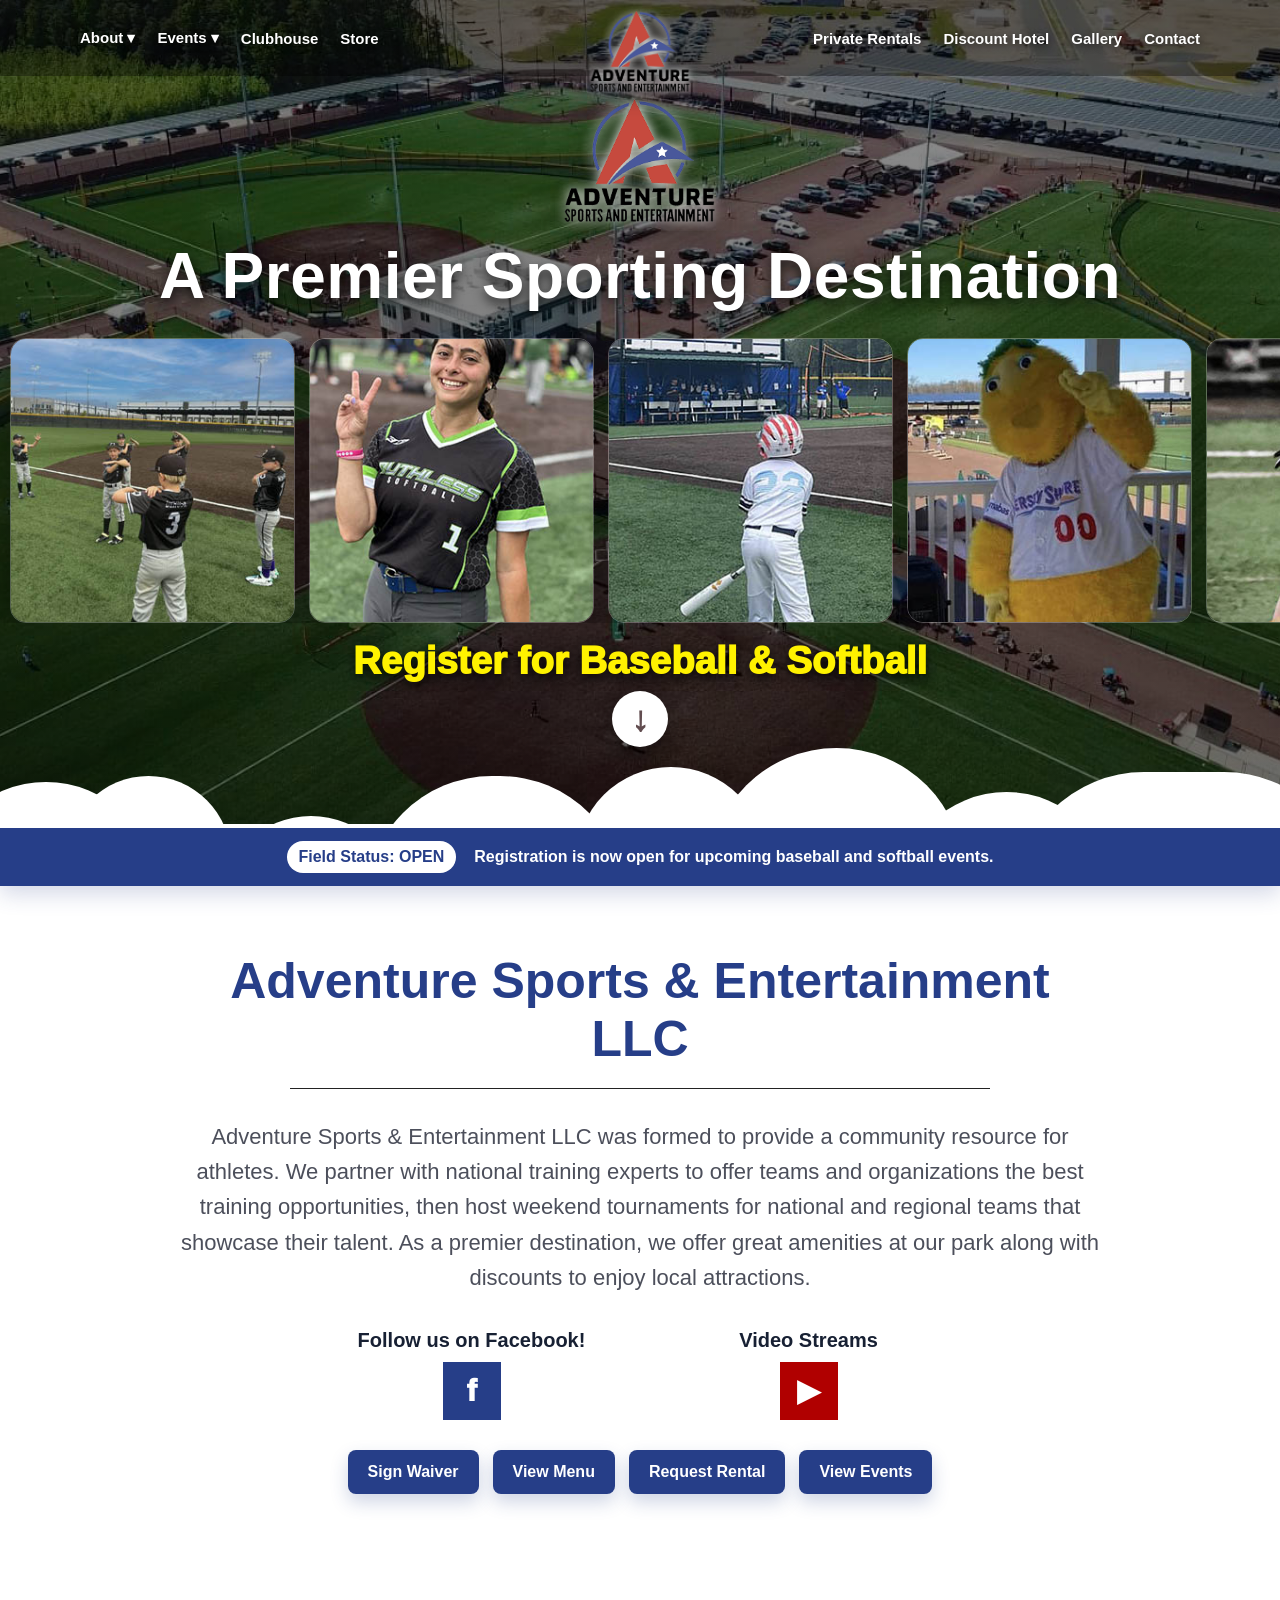
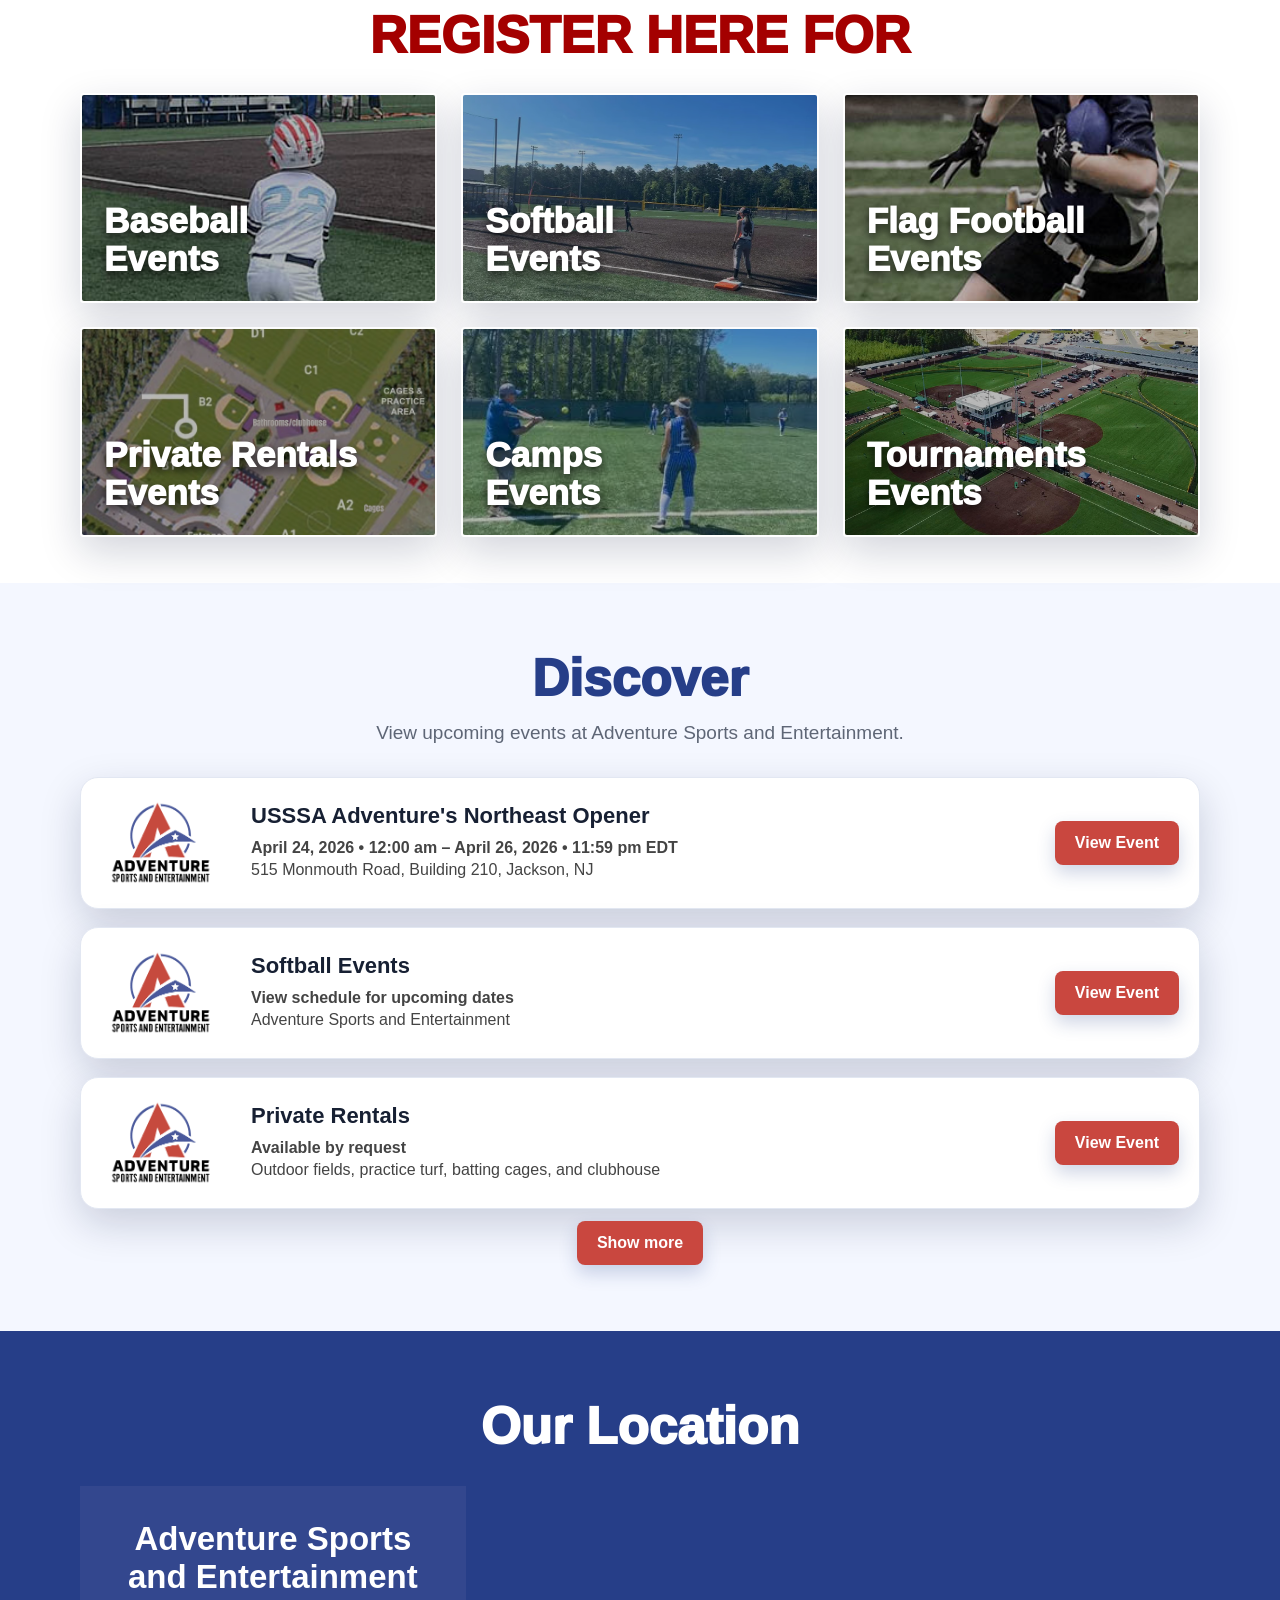
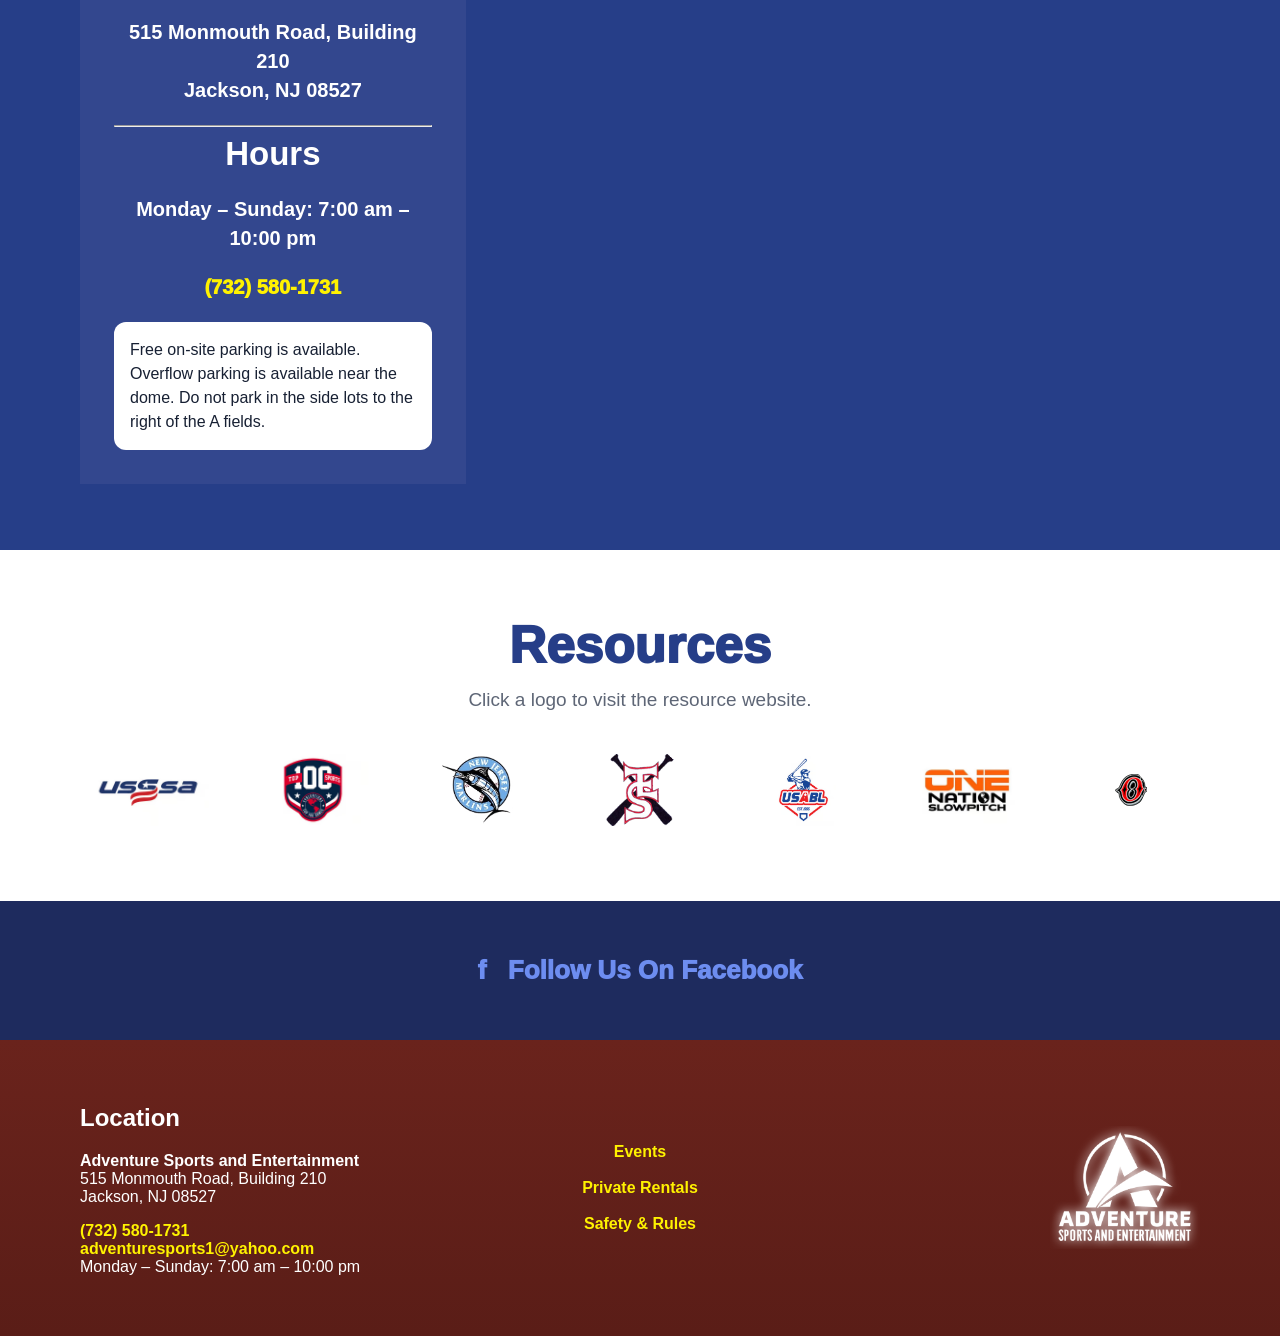
==== commit ea6f3748: "Add files via upload" ====
--- a/index.html
+++ b/index.html
@@ -6,11 +6,15 @@
 <header class="hero" id="homeHero">
 
 <nav class="top-nav">
+  <a class="nav-center-logo" href="/" title="Back to Home"><img src="/uploads/site/adventure-logo.png" alt="Adventure Sports and Entertainment"></a>
   <div class="wrap nav-inner">
     <div class="nav-group">
       <div class="dropdown nav-link"><a href="/#about">About ▾</a>
-        <div class="dropdown-menu">
-          <a href="/safety-rules-refund.html">Safety, Rules & Refund Policy</a>
+        <div class="dropdown-menu about-menu">
+          <a href="/#about">About Adventure Sports</a>
+          <a href="/safety-rules-refund.html#rules">Tournament & Facility Rules</a>
+          <a href="/safety-rules-refund.html#refund">Refund Policy</a>
+          <a href="/safety-rules-refund.html#waiver">Park Safety / Waiver</a>
         </div>
       </div>
       <div class="dropdown nav-link"><a href="/events.html">Events ▾</a>
--- a/style.css
+++ b/style.css
@@ -129,3 +129,35 @@
   .resource-grid{grid-template-columns:repeat(2,1fr)}
   h1{font-size:38px}
 }
+
+
+/* v3 cleanup */
+.nav-center-logo{position:absolute;left:50%;top:6px;transform:translateX(-50%);z-index:25;display:block}
+.nav-center-logo img{width:112px;height:auto;filter:drop-shadow(0 5px 10px rgba(0,0,0,.45));transition:.2s ease}
+.nav-center-logo:hover img{transform:scale(1.04)}
+.dropdown-menu.about-menu{min-width:278px;padding:0;border-radius:0;border-top:3px solid var(--blue);box-shadow:0 12px 28px rgba(0,0,0,.22)}
+.dropdown-menu.about-menu a{border-radius:0;border-bottom:1px solid var(--blue2);padding:14px 20px;font-size:17px;font-weight:500}
+.dropdown-menu.about-menu a:last-child{border-bottom:3px solid #b00000}
+.dropdown-menu.about-menu a:hover{background:#f6f8ff;color:var(--blue)}
+.rental-rate-grid{display:grid;grid-template-columns:repeat(3,1fr);gap:18px;margin:22px 0}
+.rate-card{background:#fff;border:1px solid var(--line);border-radius:18px;box-shadow:var(--shadow);padding:22px}
+.rate-card strong{display:block;font-size:24px;color:var(--blue);margin-bottom:8px}
+.type-help{display:grid;gap:12px;margin-top:16px}
+.type-help-item{border:1px solid var(--line);border-radius:14px;padding:14px;background:#f8faff}
+.type-help-item b{color:var(--blue)}
+.policy-hero{min-height:440px;background-size:cover;background-position:center;position:relative;display:grid;place-items:center;text-align:center;color:#fff}
+.policy-hero:before{content:"";position:absolute;inset:0;background:rgba(0,0,0,.34)}
+.policy-hero .inner{position:relative;z-index:2}
+.policy-hero h1{font-size:clamp(38px,4vw,60px)}
+.wave-bottom{height:36px;background:radial-gradient(22px 16px at 20px 0, transparent 20px, white 21px) repeat-x;background-size:44px 36px;margin-top:-35px;position:relative;z-index:4}
+.rules-layout{display:grid;grid-template-columns:.9fr 1.1fr;gap:36px;align-items:start}
+.rules-map{border-radius:20px;box-shadow:var(--shadow);overflow:hidden}
+.rules-copy h2{font-size:42px;color:var(--text)}
+.split-policy{display:grid;grid-template-columns:1fr 1fr}
+.split-policy>div{padding:44px;color:#fff}
+.split-red{background:#bb5145}.split-blue{background:#4b5f9e}
+.split-policy h2{font-size:32px;margin-top:0}
+.split-policy p,.split-policy li{line-height:1.55;font-size:15px}
+.refund-card{max-width:980px;margin:0 auto;line-height:1.7;font-size:17px}
+.refund-card h2{color:var(--blue);font-size:36px}.refund-card p{white-space:pre-line}
+@media(max-width:900px){.nav-center-logo{position:relative;left:auto;top:auto;transform:none;order:-1}.nav-center-logo img{width:90px}.rental-rate-grid,.rules-layout,.split-policy{grid-template-columns:1fr}}
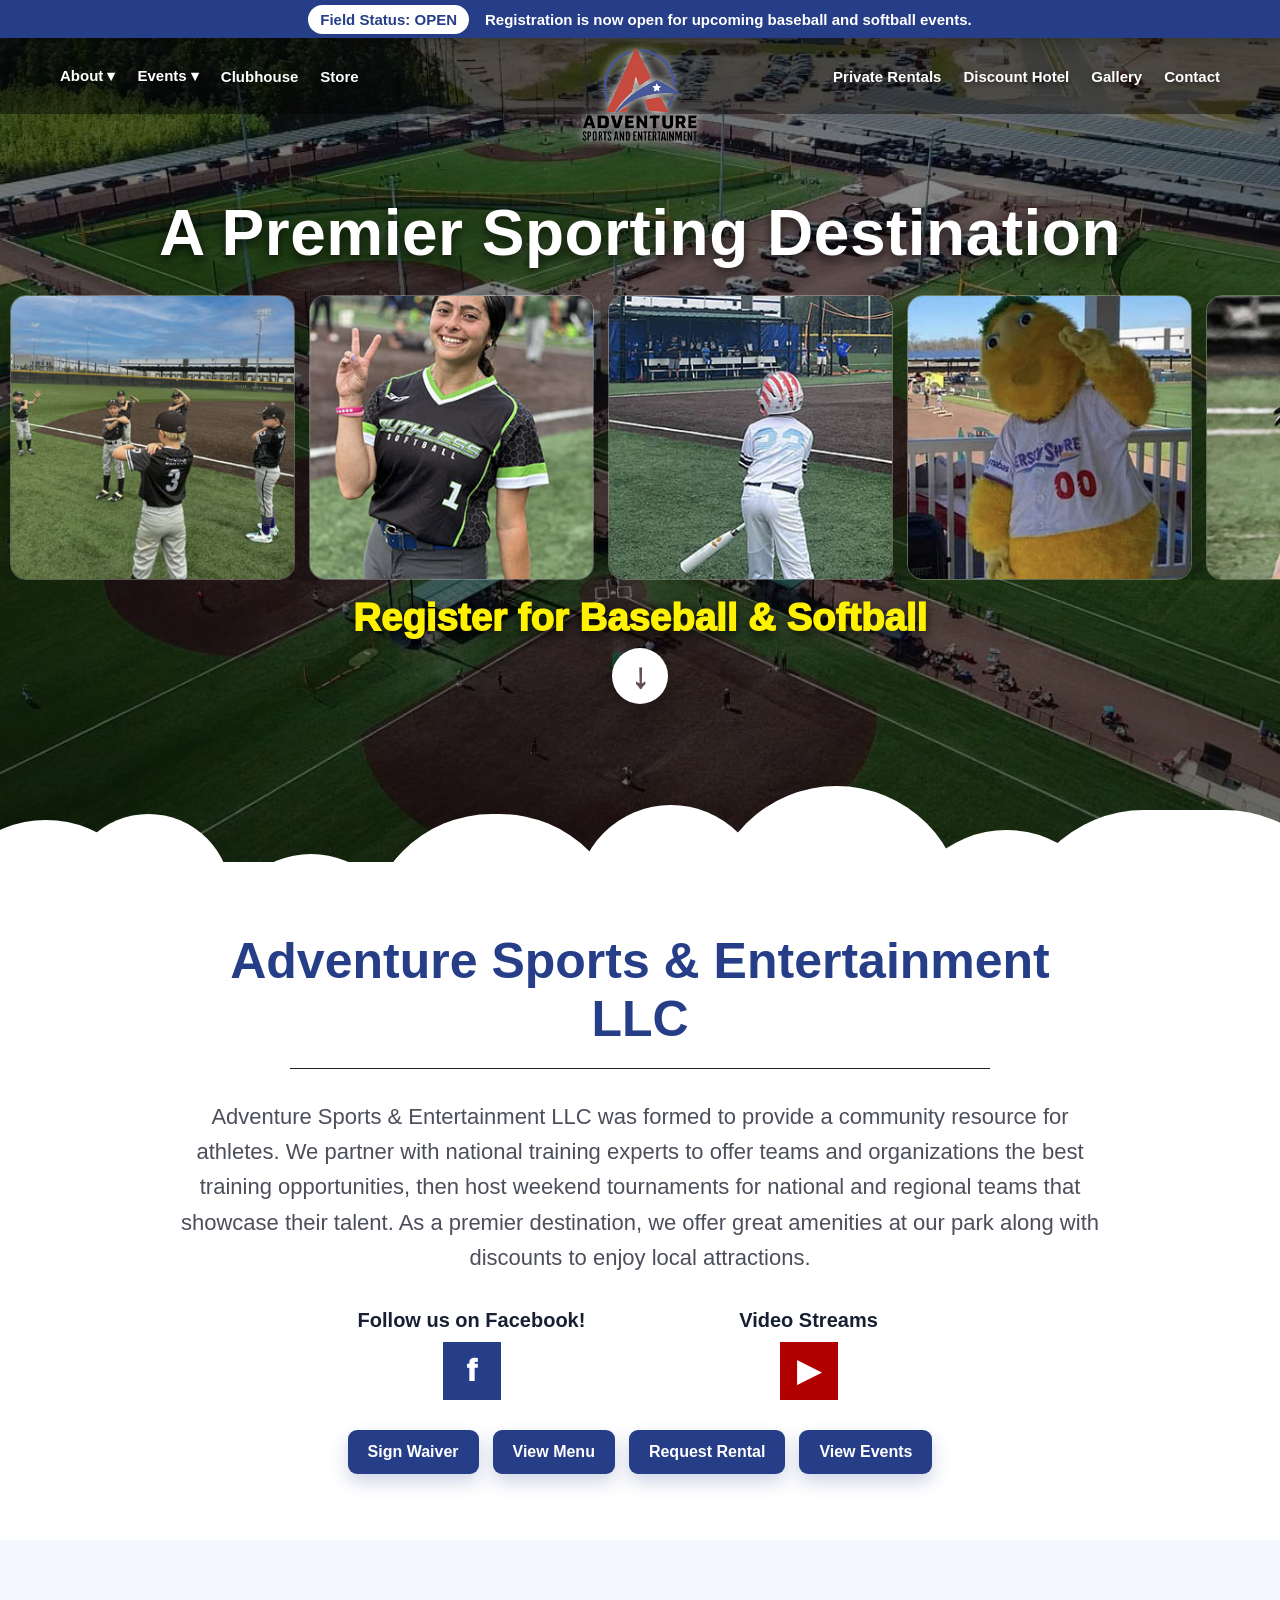
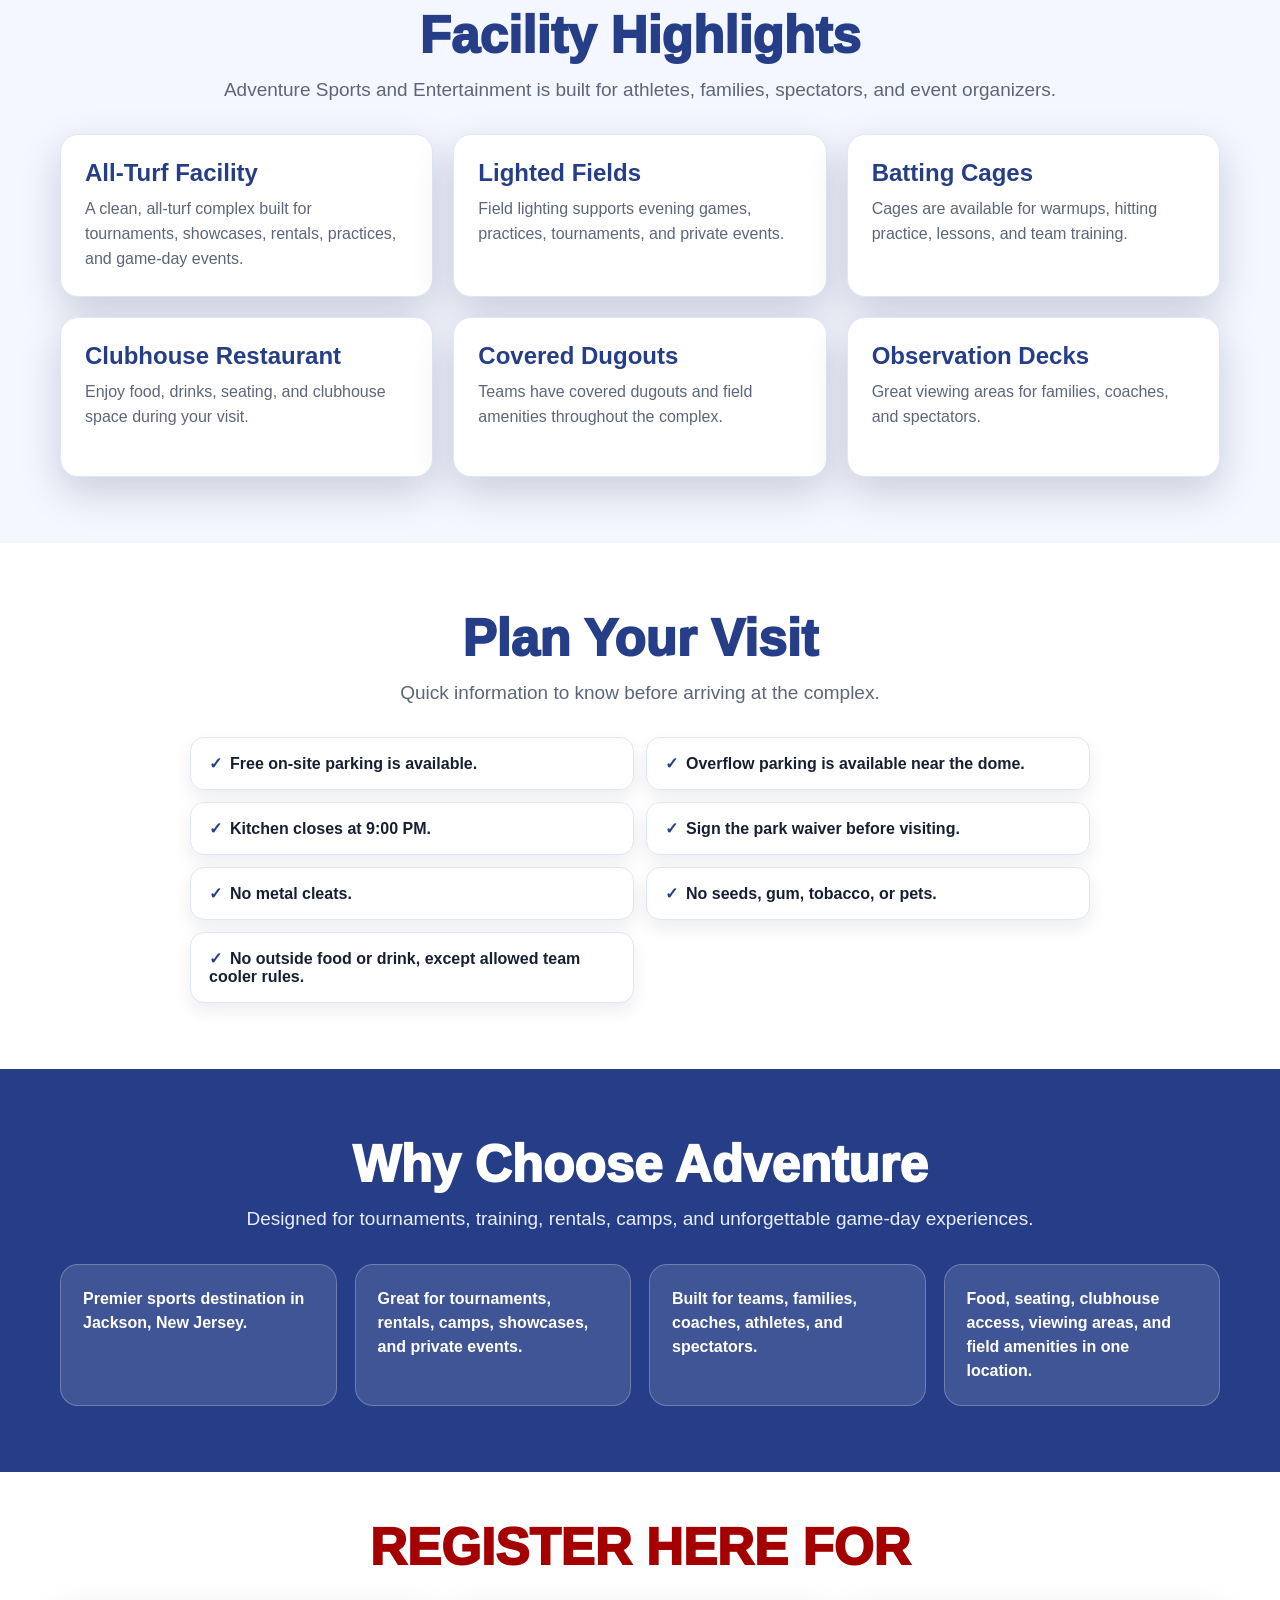
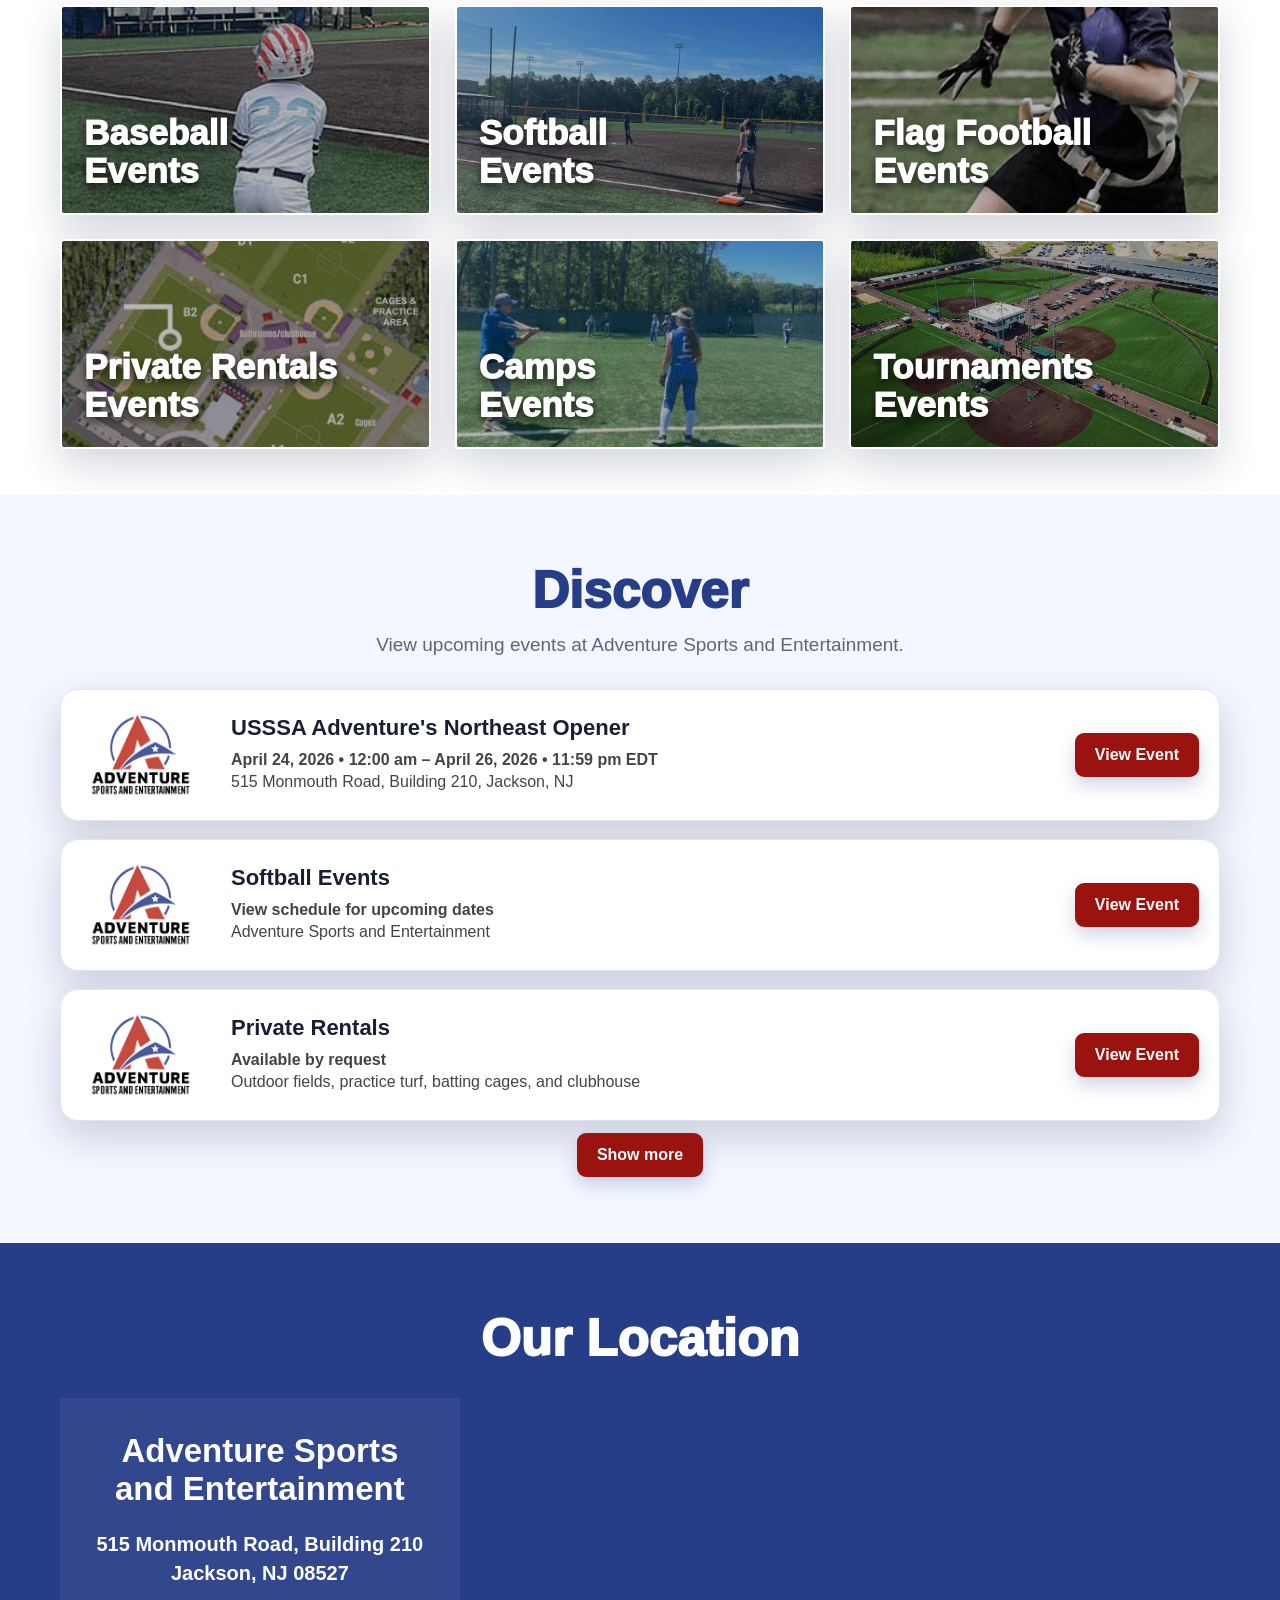
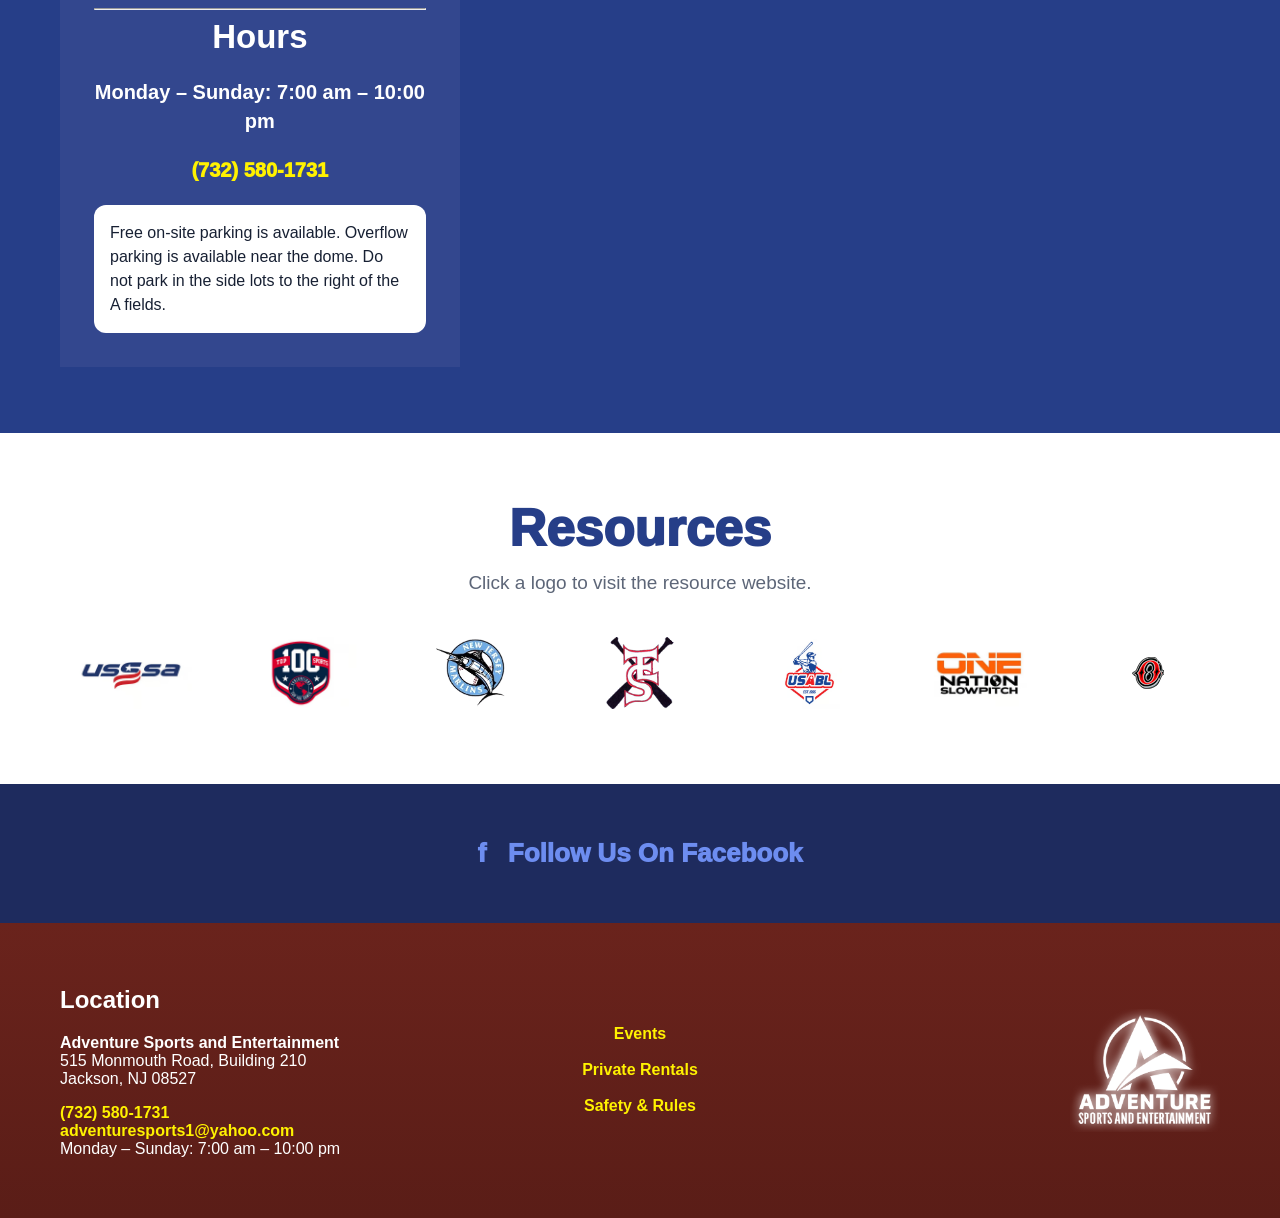
==== commit c5bbb5c3: "Add files via upload" ====
--- a/index.html
+++ b/index.html
@@ -3,14 +3,18 @@
 <title>Adventure Sports and Entertainment</title><link rel="stylesheet" href="/style.css">
 <script src="https://identity.netlify.com/v1/netlify-identity-widget.js"></script>
 </head><body onload="loadHome()">
-<header class="hero" id="homeHero">
-
+<div class="site-status-fixed">
+  <div class="wrap status-inner">
+    <span class="status-pill">Field Status: <span id="fixedFieldStatus">OPEN</span></span>
+    <span id="fixedAnnouncement">Registration is now open for upcoming baseball and softball events.</span>
+  </div>
+</div>
 <nav class="top-nav">
   <a class="nav-center-logo" href="/" title="Back to Home"><img src="/uploads/site/adventure-logo.png" alt="Adventure Sports and Entertainment"></a>
   <div class="wrap nav-inner">
     <div class="nav-group">
       <div class="dropdown nav-link"><a href="/#about">About ▾</a>
-        <div class="dropdown-menu about-menu">
+        <div class="dropdown-menu">
           <a href="/#about">About Adventure Sports</a>
           <a href="/safety-rules-refund.html#rules">Tournament & Facility Rules</a>
           <a href="/safety-rules-refund.html#refund">Refund Policy</a>
@@ -33,22 +37,19 @@
       <a class="nav-link" href="/private-rentals.html">Private Rentals</a>
       <a class="nav-link" href="#">Discount Hotel</a>
       <a class="nav-link" href="/gallery.html">Gallery</a>
-      <a class="nav-link" href="/#contact">Contact</a>
+      <a class="nav-link" href="/contact.html">Contact</a>
     </div>
   </div>
 </nav>
-
-<div class="hero-content">
-  <img class="hero-logo" id="heroLogo" alt="Adventure Sports and Entertainment logo">
-  <h1 id="heroTitle">A Premier Sporting Destination</h1>
-  <div class="slider-window"><div class="slider-track" id="sliderTrack"></div></div>
-  <a class="hero-cta" id="heroCta" href="/events.html?category=Baseball">Register for Baseball & Softball</a>
-  <a href="#about" class="down-arrow">↓</a>
-</div>
-<div class="clouds"><div class="cloud c1"></div><div class="cloud c2"></div><div class="cloud c3"></div><div class="cloud c4"></div><div class="cloud c5"></div><div class="cloud c6"></div><div class="cloud c7"></div><div class="cloud c8"></div><div class="cloud-base"></div></div>
+<header class="hero" id="homeHero">
+  <div class="hero-content">
+    <h1 id="heroTitle">A Premier Sporting Destination</h1>
+    <div class="slider-window"><div class="slider-track" id="sliderTrack"></div></div>
+    <a class="hero-cta" id="heroCta" href="/events.html?category=Baseball">Register for Baseball & Softball</a>
+    <a href="#about" class="down-arrow">↓</a>
+  </div>
+  <div class="clouds"><div class="cloud c1"></div><div class="cloud c2"></div><div class="cloud c3"></div><div class="cloud c4"></div><div class="cloud c5"></div><div class="cloud c6"></div><div class="cloud c7"></div><div class="cloud c8"></div><div class="cloud-base"></div></div>
 </header>
-
-<section class="status-bar"><div class="wrap status-inner"><span class="status-pill">Field Status: <span id="fieldStatus">OPEN</span></span><span id="announcement"></span></div></section>
 
 <section class="section" id="about"><div class="wrap about-card">
   <h2 id="aboutTitle">Adventure Sports & Entertainment LLC</h2><div class="divider"></div>
@@ -63,6 +64,21 @@
     <a class="btn" id="rentalQuick">Request Rental</a>
     <a class="btn" id="eventsQuick">View Events</a>
   </div>
+</div></section>
+
+<section class="section soft" id="facility-highlights"><div class="wrap">
+  <div class="section-head"><h2>Facility Highlights</h2><p>Adventure Sports and Entertainment is built for athletes, families, spectators, and event organizers.</p></div>
+  <div class="info-card-grid" id="facilityHighlights"></div>
+</div></section>
+
+<section class="section" id="plan-your-visit"><div class="wrap">
+  <div class="section-head"><h2>Plan Your Visit</h2><p>Quick information to know before arriving at the complex.</p></div>
+  <div class="visit-list" id="planVisit"></div>
+</div></section>
+
+<section class="section blue" id="why-adventure"><div class="wrap">
+  <div class="section-head"><h2>Why Choose Adventure</h2><p>Designed for tournaments, training, rentals, camps, and unforgettable game-day experiences.</p></div>
+  <div class="why-grid" id="whyChoose"></div>
 </div></section>
 
 <section class="section compact"><div class="wrap">
@@ -92,7 +108,7 @@
   <div class="resource-grid" id="resourcesGrid"></div>
 </div></section>
 
-<section class="footer-social"><a id="footerFacebook" href="https://www.facebook.com/AdventureSportsAndEntertainment" target="_blank" rel="noopener">f &nbsp; Follow Us On Facebook</a></section>
+<section class="footer-social"><a href="https://www.facebook.com/AdventureSportsAndEntertainment" target="_blank" rel="noopener">f &nbsp; Follow Us On Facebook</a></section>
 <footer class="footer-main"><div class="wrap footer-grid">
   <div><h2>Location</h2><p><b id="footerName"></b><br><span id="footerAddress"></span></p><p><a id="footerPhone"></a><br><a id="footerEmail"></a><br><span id="footerHours"></span></p></div>
   <div style="text-align:center"><a href="/events.html">Events</a><br><br><a href="/private-rentals.html">Private Rentals</a><br><br><a href="/safety-rules-refund.html">Safety & Rules</a></div>
--- a/style.css
+++ b/style.css
@@ -1,47 +1,54 @@
 
 :root{
   --blue:#263e88;
-  --blue2:#415aa5;
+  --blue-dark:#15265d;
+  --blue-mid:#415aa5;
   --red:#c9473f;
-  --navy:#121b38;
+  --red-dark:#9b130f;
+  --navy:#10172d;
   --white:#fff;
   --text:#172033;
-  --muted:#5e6676;
+  --muted:#5d6678;
   --soft:#f4f7ff;
-  --line:#e2e7f2;
+  --line:#dfe6f5;
   --yellow:#fff200;
   --shadow:0 15px 40px rgba(10,22,60,.18);
-  --max:1120px;
+  --max:1160px;
   --radius:18px;
   font-family: Arial, Helvetica, sans-serif;
 }
 *{box-sizing:border-box}
 html{scroll-behavior:smooth}
-body{margin:0;color:var(--text);background:#fff}
+body{margin:0;color:var(--text);background:#fff;padding-top:38px}
 a{color:inherit;text-decoration:none}
 img{max-width:100%;display:block}
 .wrap{width:min(var(--max),calc(100% - 32px));margin:auto}
-.btn{display:inline-flex;align-items:center;justify-content:center;gap:8px;padding:13px 20px;border-radius:8px;background:var(--blue);color:#fff;font-weight:900;border:0;box-shadow:0 8px 18px rgba(38,62,136,.22);cursor:pointer}
+.btn{display:inline-flex;align-items:center;justify-content:center;gap:8px;padding:13px 20px;border-radius:9px;background:var(--blue);color:#fff;font-weight:900;border:0;box-shadow:0 8px 18px rgba(38,62,136,.22);cursor:pointer}
 .btn:hover{background:#1b2d68}
-.btn.red{background:var(--red)}
+.btn.red{background:var(--red-dark)}
 .btn.light{background:#fff;color:var(--blue);border:1px solid var(--line)}
-.top-nav{position:absolute;top:0;left:0;right:0;height:76px;background:rgba(0,0,0,.35);z-index:20;color:#fff;font-weight:900}
-.nav-inner{height:76px;display:flex;align-items:center;justify-content:space-between;gap:16px}
+.site-status-fixed{position:fixed;top:0;left:0;right:0;z-index:10000;background:var(--blue);color:white;font-weight:900;font-size:15px;box-shadow:0 5px 16px rgba(0,0,0,.22)}
+.status-inner{min-height:38px;display:flex;align-items:center;justify-content:center;gap:16px;flex-wrap:wrap;text-align:center}
+.status-pill{background:#fff;color:var(--blue);border-radius:999px;padding:6px 12px}
+.top-nav{position:fixed;top:38px;left:0;right:0;height:76px;background:rgba(0,0,0,.42);z-index:9000;color:#fff;font-weight:900}
+.nav-inner{height:76px;display:flex;align-items:center;justify-content:space-between;gap:16px;position:relative}
 .nav-group{display:flex;align-items:center;gap:22px}
-.nav-link{position:relative;font-size:15px;text-shadow:0 2px 7px rgba(0,0,0,.6)}
+.nav-link{position:relative;font-size:15px;text-shadow:0 2px 7px rgba(0,0,0,.65)}
 .nav-link:hover{color:var(--yellow)}
+.nav-center-logo{position:fixed;top:42px;left:50%;transform:translateX(-50%);z-index:9500;display:block;width:130px;text-align:center}
+.nav-center-logo img{width:130px;height:auto;display:block;filter:drop-shadow(0 6px 12px rgba(0,0,0,.45));transition:.2s ease}
+.nav-center-logo:hover img{transform:scale(1.04)}
 .dropdown{position:relative}
-.dropdown-menu{display:none;position:absolute;top:100%;left:0;min-width:230px;background:#fff;color:var(--text);box-shadow:var(--shadow);border-radius:12px;padding:8px;z-index:100;text-shadow:none}
+.dropdown-menu{display:none;position:absolute;top:100%;left:0;min-width:230px;background:#fff;color:#151b2e;box-shadow:0 15px 40px rgba(0,0,0,.24);border-radius:14px;padding:12px 0;z-index:10001;text-shadow:none;overflow:hidden}
 .dropdown:hover .dropdown-menu{display:block}
-.dropdown-menu a{display:block;padding:11px 12px;border-radius:8px;font-weight:800;color:var(--text)}
-.dropdown-menu a:hover{background:var(--soft);color:var(--blue)}
+.dropdown-menu a{display:block;padding:13px 22px;font-size:16px;font-weight:900;color:#151b2e;border:0;border-radius:0}
+.dropdown-menu a:hover{background:#f4f7ff;color:var(--blue)}
 .hero{min-height:92vh;position:relative;overflow:hidden;color:#fff;background-size:cover;background-position:center}
-.hero::before{content:"";position:absolute;inset:0;background:linear-gradient(rgba(0,0,0,.25),rgba(0,0,0,.35));z-index:1}
-.hero-content{position:relative;z-index:5;text-align:center;padding-top:92px}
-.hero-logo{width:170px;margin:0 auto 10px;filter:drop-shadow(0 8px 14px rgba(0,0,0,.45))}
+.hero::before{content:"";position:absolute;inset:0;background:linear-gradient(rgba(0,0,0,.25),rgba(0,0,0,.36));z-index:1}
+.hero-content{position:relative;z-index:5;text-align:center;padding-top:150px}
 h1{font-size:clamp(42px,5vw,72px);line-height:1.05;margin:12px auto 28px;color:#fff;text-shadow:0 5px 12px rgba(0,0,0,.72);letter-spacing:.5px}
 .slider-window{width:100%;overflow:hidden;margin:0 auto}
-.slider-track{display:flex;gap:14px;width:max-content;animation:slide 38s linear infinite;padding:0 10px}
+.slider-track{display:flex;gap:14px;width:max-content;animation:slide 42s linear infinite;padding:0 10px}
 .slider-window:hover .slider-track{animation-play-state:paused}
 .slide-card{height:285px;width:285px;flex:0 0 auto;border-radius:16px;overflow:hidden;box-shadow:0 14px 32px rgba(0,0,0,.35);border:1px solid rgba(255,255,255,.28)}
 .slide-card img{width:100%;height:100%;object-fit:cover}
@@ -52,9 +59,6 @@
 .cloud{position:absolute;bottom:0;background:white;border-radius:999px 999px 0 0}
 .cloud-base{position:absolute;left:0;right:0;bottom:0;height:78px;background:#fff}
 .c1{width:220px;height:120px;left:0}.c2{width:165px;height:110px;left:130px;bottom:16px}.c3{width:180px;height:90px;left:285px;bottom:-4px}.c4{width:260px;height:126px;left:430px}.c5{width:190px;height:115px;left:640px;bottom:20px}.c6{width:255px;height:140px;right:380px;bottom:14px}.c7{width:215px;height:110px;right:230px}.c8{width:340px;height:130px;right:-10px}
-.status-bar{position:relative;z-index:2;background:var(--blue);color:white;padding:13px 0;font-weight:900;box-shadow:0 8px 22px rgba(38,62,136,.2)}
-.status-inner{display:flex;gap:18px;align-items:center;justify-content:center;flex-wrap:wrap;text-align:center}
-.status-pill{background:#fff;color:var(--blue);border-radius:999px;padding:7px 12px}
 .section{padding:66px 0}
 .section.compact{padding:46px 0}
 .section.blue{background:var(--blue);color:#fff}
@@ -73,6 +77,15 @@
 .icon-square{width:58px;height:58px;margin:auto;border-radius:0;background:var(--blue);display:grid;place-items:center;color:#fff;font-size:30px;font-weight:950}
 .icon-square.red{background:#b00000}
 .quick-buttons{display:flex;justify-content:center;gap:14px;flex-wrap:wrap;margin-top:30px}
+.info-card-grid{display:grid;grid-template-columns:repeat(3,1fr);gap:20px}
+.info-mini-card{background:#fff;border:1px solid var(--line);border-radius:18px;box-shadow:var(--shadow);padding:24px;min-height:160px}
+.info-mini-card h3{margin:0 0 10px;color:var(--blue);font-size:24px}
+.info-mini-card p{color:var(--muted);line-height:1.55;margin:0}
+.visit-list{display:grid;grid-template-columns:repeat(2,1fr);gap:12px;max-width:900px;margin:0 auto}
+.visit-item{background:#fff;border:1px solid var(--line);border-radius:14px;padding:16px 18px;font-weight:800;box-shadow:0 8px 18px rgba(10,22,60,.08)}
+.visit-item::before{content:"✓";color:var(--blue);font-weight:950;margin-right:8px}
+.why-grid{display:grid;grid-template-columns:repeat(4,1fr);gap:18px}
+.why-card{background:rgba(255,255,255,.12);border:1px solid rgba(255,255,255,.24);border-radius:18px;padding:22px;color:#fff;font-weight:800;line-height:1.5}
 .register-title{text-align:center;color:#a40000;font-size:clamp(36px,4vw,52px);font-weight:950;margin:0 0 28px}
 .category-grid{display:grid;grid-template-columns:repeat(3,1fr);gap:24px}
 .category-card{height:210px;position:relative;border-radius:4px;overflow:hidden;box-shadow:var(--shadow);border:2px solid rgba(255,255,255,.8)}
@@ -98,56 +111,33 @@
 .footer-grid{display:grid;grid-template-columns:1fr 1fr 1fr;gap:24px;align-items:center}
 .footer-logo{max-width:150px;margin-left:auto;filter:brightness(0) invert(1)}
 .footer-main a{color:var(--yellow);font-weight:900}
-.page-hero{background:var(--blue);color:#fff;padding:120px 0 55px;text-align:center}
+.page-spacer{height:114px}
+.page-hero{background:var(--blue);color:#fff;padding:70px 0 55px;text-align:center}
 .page-hero h1{margin:0;color:#fff;font-size:clamp(40px,5vw,64px)}
-.page-nav{position:relative;background:var(--blue)}
+.page-hero .hero-logo{width:130px;margin:0 auto 14px}
 .page-section{padding:60px 0}
 .card{background:#fff;border:1px solid var(--line);border-radius:18px;box-shadow:var(--shadow);padding:24px}
 .two-grid{display:grid;grid-template-columns:1fr 1fr;gap:24px}
 .photo-grid{display:grid;grid-template-columns:repeat(3,1fr);gap:18px}
 .photo-grid img{width:100%;height:250px;object-fit:cover;border-radius:14px;box-shadow:var(--shadow)}
+.gallery-photos-only{display:grid;grid-template-columns:repeat(3,1fr);gap:18px}
+.gallery-photos-only img{width:100%;height:285px;object-fit:cover;border-radius:16px;box-shadow:var(--shadow)}
 .form-grid{display:grid;grid-template-columns:repeat(2,1fr);gap:16px}
 .form-grid .full{grid-column:1/-1}
 input,select,textarea{width:100%;padding:13px;border:1px solid #cfd6e6;border-radius:10px;font:inherit}
 textarea{min-height:120px}
 label{font-weight:800;color:#334;margin-bottom:4px;display:block}
 .form-field{display:grid;gap:6px}
-.rule-list{columns:2;line-height:1.8}
-@media(max-width:900px){
-  .nav-group{gap:10px}.nav-link{font-size:13px}
-  .hero-content{padding-top:95px}.hero-logo{width:130px}.slide-card{width:220px;height:220px}
-  .category-grid,.photo-grid{grid-template-columns:1fr 1fr}
-  .location-grid,.two-grid{grid-template-columns:1fr}
-  .resource-grid{grid-template-columns:repeat(3,1fr)}
-  .feature-card{grid-template-columns:1fr;text-align:center}.feature-card img{margin:auto}
-  .footer-grid{grid-template-columns:1fr;text-align:center}.footer-logo{margin:auto}
-}
-@media(max-width:620px){
-  .top-nav{height:auto}.nav-inner{height:auto;padding:12px 0;flex-direction:column}.nav-group{flex-wrap:wrap;justify-content:center}
-  .hero{min-height:850px}.hero-content{padding-top:135px}
-  .category-grid,.photo-grid,.form-grid,.social-row{grid-template-columns:1fr}
-  .resource-grid{grid-template-columns:repeat(2,1fr)}
-  h1{font-size:38px}
-}
-
-
-/* v3 cleanup */
-.nav-center-logo{position:absolute;left:50%;top:6px;transform:translateX(-50%);z-index:25;display:block}
-.nav-center-logo img{width:112px;height:auto;filter:drop-shadow(0 5px 10px rgba(0,0,0,.45));transition:.2s ease}
-.nav-center-logo:hover img{transform:scale(1.04)}
-.dropdown-menu.about-menu{min-width:278px;padding:0;border-radius:0;border-top:3px solid var(--blue);box-shadow:0 12px 28px rgba(0,0,0,.22)}
-.dropdown-menu.about-menu a{border-radius:0;border-bottom:1px solid var(--blue2);padding:14px 20px;font-size:17px;font-weight:500}
-.dropdown-menu.about-menu a:last-child{border-bottom:3px solid #b00000}
-.dropdown-menu.about-menu a:hover{background:#f6f8ff;color:var(--blue)}
 .rental-rate-grid{display:grid;grid-template-columns:repeat(3,1fr);gap:18px;margin:22px 0}
 .rate-card{background:#fff;border:1px solid var(--line);border-radius:18px;box-shadow:var(--shadow);padding:22px}
 .rate-card strong{display:block;font-size:24px;color:var(--blue);margin-bottom:8px}
 .type-help{display:grid;gap:12px;margin-top:16px}
 .type-help-item{border:1px solid var(--line);border-radius:14px;padding:14px;background:#f8faff}
 .type-help-item b{color:var(--blue)}
-.policy-hero{min-height:440px;background-size:cover;background-position:center;position:relative;display:grid;place-items:center;text-align:center;color:#fff}
+.policy-hero{min-height:440px;background-size:cover;background-position:center;position:relative;display:grid;place-items:center;text-align:center;color:#fff;margin-top:0}
 .policy-hero:before{content:"";position:absolute;inset:0;background:rgba(0,0,0,.34)}
 .policy-hero .inner{position:relative;z-index:2}
+.policy-hero .hero-logo{width:120px;margin:0 auto 12px}
 .policy-hero h1{font-size:clamp(38px,4vw,60px)}
 .wave-bottom{height:36px;background:radial-gradient(22px 16px at 20px 0, transparent 20px, white 21px) repeat-x;background-size:44px 36px;margin-top:-35px;position:relative;z-index:4}
 .rules-layout{display:grid;grid-template-columns:.9fr 1.1fr;gap:36px;align-items:start}
@@ -160,4 +150,37 @@
 .split-policy p,.split-policy li{line-height:1.55;font-size:15px}
 .refund-card{max-width:980px;margin:0 auto;line-height:1.7;font-size:17px}
 .refund-card h2{color:var(--blue);font-size:36px}.refund-card p{white-space:pre-line}
-@media(max-width:900px){.nav-center-logo{position:relative;left:auto;top:auto;transform:none;order:-1}.nav-center-logo img{width:90px}.rental-rate-grid,.rules-layout,.split-policy{grid-template-columns:1fr}}
+.contact-grid{display:grid;grid-template-columns:.9fr 1.1fr;gap:24px}
+.contact-card h3{font-size:30px;color:var(--blue);margin-top:0}
+@media(max-width:1050px){
+  .nav-center-logo{position:fixed;top:43px;width:92px}.nav-center-logo img{width:92px}
+  .nav-group{gap:12px}.nav-link{font-size:13px}
+}
+@media(max-width:900px){
+  body{padding-top:50px}
+  .site-status-fixed{font-size:13px}.status-inner{min-height:50px}
+  .top-nav{top:50px;height:auto;position:fixed;background:rgba(0,0,0,.75)}
+  .nav-inner{height:auto;min-height:82px;flex-direction:column;justify-content:center;padding:46px 0 10px}
+  .nav-center-logo{top:54px;width:86px}.nav-center-logo img{width:86px}
+  .nav-group{flex-wrap:wrap;justify-content:center}
+  .hero{min-height:820px}
+  .hero-content{padding-top:150px}
+  .slide-card{width:220px;height:220px}
+  .info-card-grid,.category-grid,.photo-grid,.gallery-photos-only{grid-template-columns:1fr 1fr}
+  .why-grid{grid-template-columns:1fr 1fr}
+  .visit-list,.location-grid,.two-grid,.contact-grid,.rental-rate-grid,.rules-layout,.split-policy{grid-template-columns:1fr}
+  .resource-grid{grid-template-columns:repeat(3,1fr)}
+  .feature-card{grid-template-columns:1fr;text-align:center}.feature-card img{margin:auto}
+  .footer-grid{grid-template-columns:1fr;text-align:center}.footer-logo{margin:auto}
+}
+@media(max-width:620px){
+  .hero{min-height:760px}
+  .hero-content{padding-top:170px}
+  h1{font-size:36px}
+  .hero-cta{font-size:25px}
+  .slide-card{width:190px;height:210px}
+  .info-card-grid,.category-grid,.photo-grid,.gallery-photos-only,.why-grid,.form-grid,.social-row{grid-template-columns:1fr}
+  .resource-grid{grid-template-columns:repeat(2,1fr)}
+  .category-card{height:185px}
+  .category-card span{font-size:28px}
+}
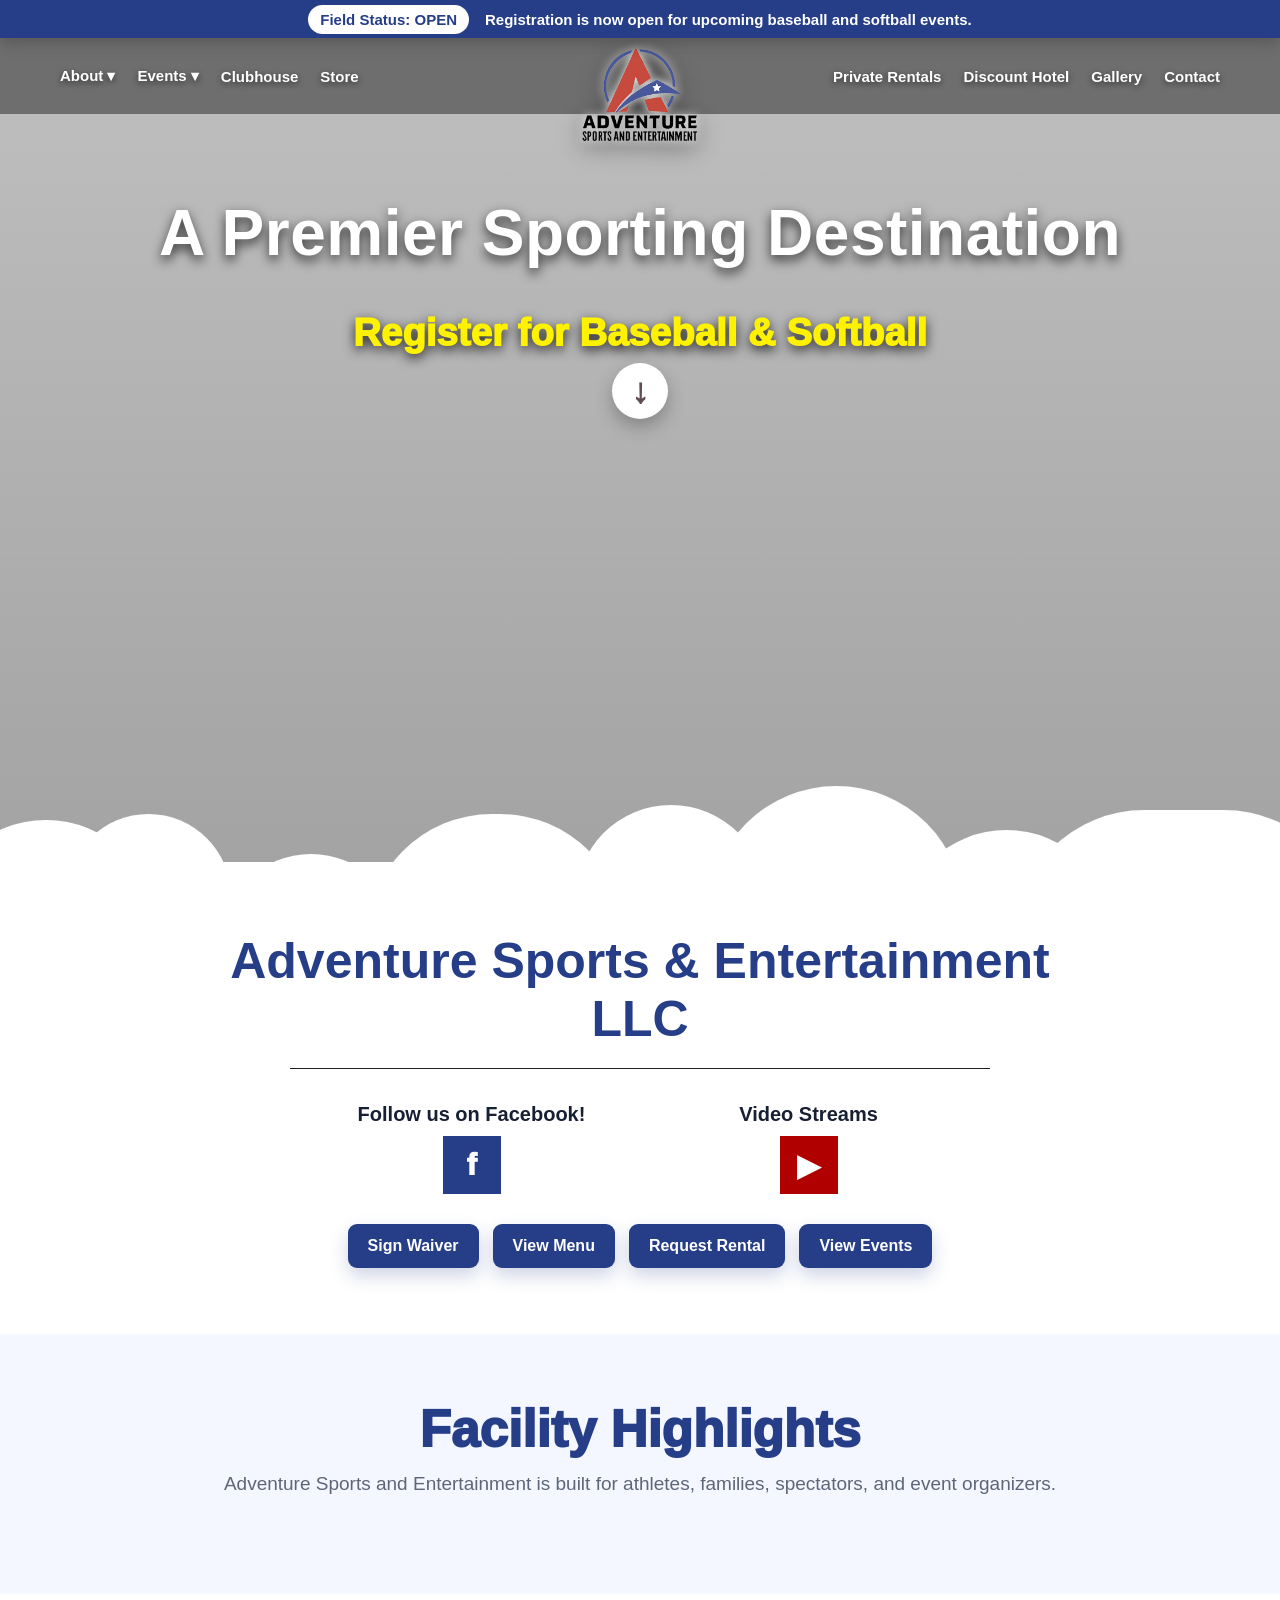
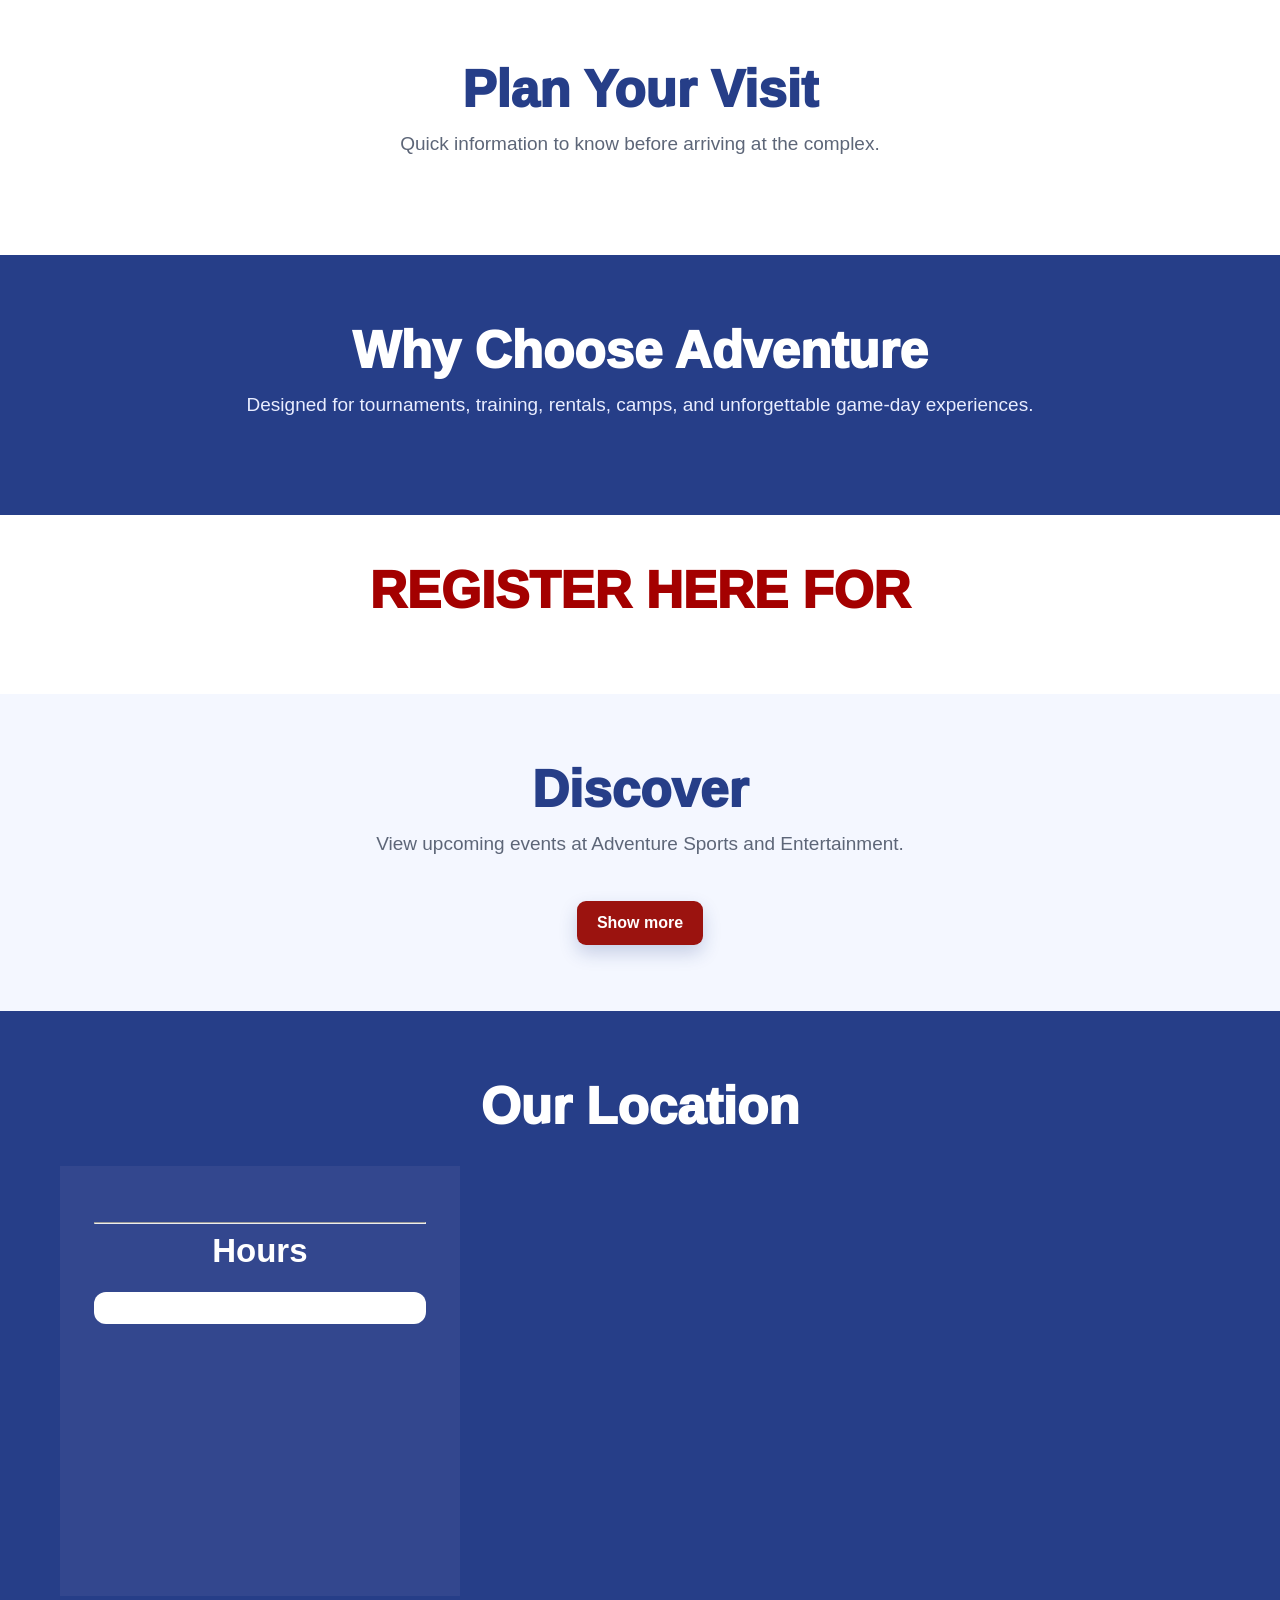
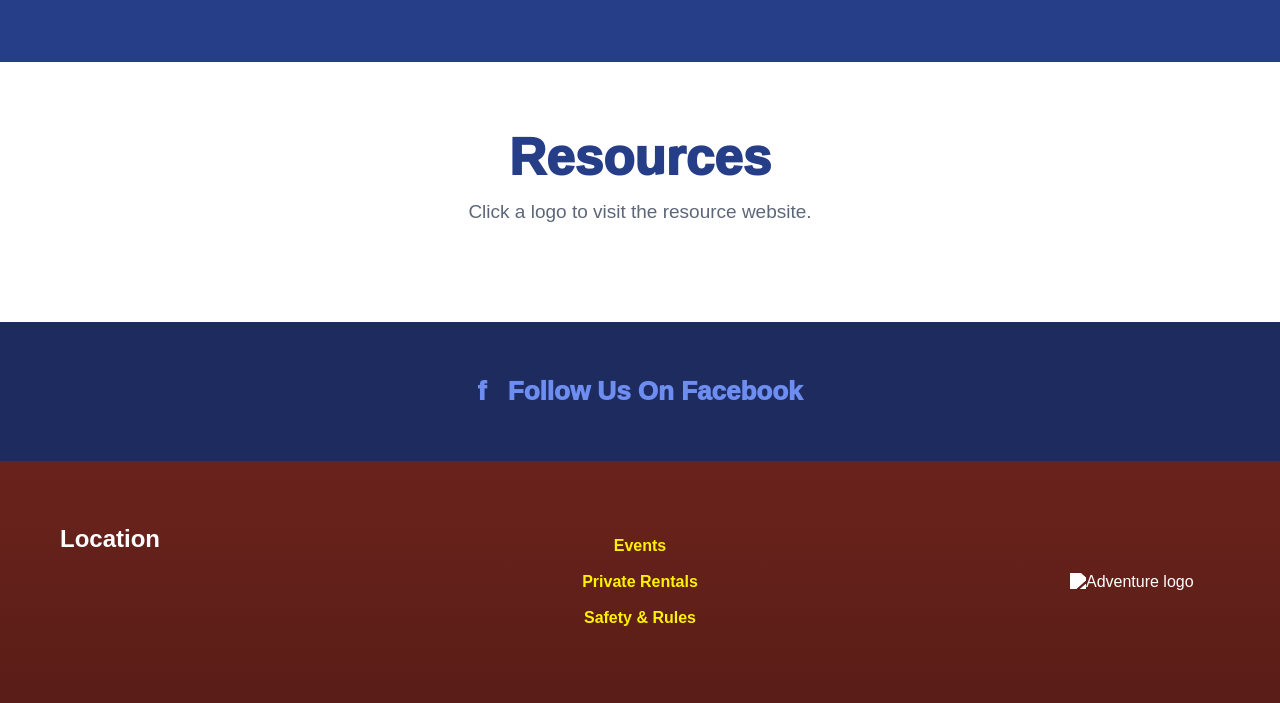
==== commit 6afc86f6: "Add files via upload" ====
--- a/index.html
+++ b/index.html
@@ -11,6 +11,27 @@
 </div>
 <nav class="top-nav">
   <a class="nav-center-logo" href="/" title="Back to Home"><img src="/uploads/site/adventure-logo.png" alt="Adventure Sports and Entertainment"></a>
+
+  <details class="mobile-menu">
+    <summary>Menu</summary>
+    <div class="mobile-menu-panel">
+      <a href="/#about">About Adventure Sports</a>
+      <a href="/safety-rules-refund.html#rules">Tournament & Facility Rules</a>
+      <a href="/safety-rules-refund.html#refund">Refund Policy</a>
+      <a href="/safety-rules-refund.html#waiver">Park Safety / Waiver</a>
+      <a href="/events.html">Events</a>
+      <a href="/events.html?category=Baseball">Baseball</a>
+      <a href="/events.html?category=Softball">Softball</a>
+      <a href="/events.html?category=Flag%20Football">Flag Football</a>
+      <a href="/clubhouse.html">Clubhouse</a>
+      <a href="https://www.clover.com/online-ordering/adventure-sports-enterta-jackson" target="_blank" rel="noopener">Store</a>
+      <a href="/private-rentals.html">Private Rentals</a>
+      <a href="#">Discount Hotel</a>
+      <a href="/gallery.html">Gallery</a>
+      <a href="/contact.html">Contact</a>
+    </div>
+  </details>
+
   <div class="wrap nav-inner">
     <div class="nav-group">
       <div class="dropdown nav-link"><a href="/#about">About ▾</a>
--- a/style.css
+++ b/style.css
@@ -184,3 +184,248 @@
   .category-card{height:185px}
   .category-card span{font-size:28px}
 }
+
+
+/* v6 mobile rebuild */
+.mobile-menu{display:none}
+
+@media(max-width:900px){
+  body{
+    padding-top:112px !important;
+    overflow-x:hidden;
+  }
+
+  .site-status-fixed{
+    min-height:54px !important;
+    font-size:13px !important;
+    padding:6px 0 !important;
+  }
+
+  .site-status-fixed .status-inner{
+    min-height:42px !important;
+    gap:7px !important;
+    line-height:1.2 !important;
+    padding:0 10px !important;
+  }
+
+  .status-pill{
+    padding:6px 12px !important;
+    font-size:13px !important;
+  }
+
+  .top-nav{
+    top:54px !important;
+    height:58px !important;
+    min-height:58px !important;
+    background:rgba(0,0,0,.72) !important;
+    backdrop-filter:blur(8px);
+  }
+
+  .nav-inner{
+    display:none !important;
+  }
+
+  .nav-center-logo{
+    position:fixed !important;
+    top:60px !important;
+    left:14px !important;
+    transform:none !important;
+    width:86px !important;
+    z-index:10020 !important;
+  }
+
+  .nav-center-logo img{
+    width:86px !important;
+    height:auto !important;
+    display:block !important;
+  }
+
+  .mobile-menu{
+    display:block !important;
+    position:fixed !important;
+    right:14px !important;
+    top:62px !important;
+    z-index:10030 !important;
+    font-family:Arial, Helvetica, sans-serif;
+  }
+
+  .mobile-menu summary{
+    list-style:none;
+    cursor:pointer;
+    background:#ffffff;
+    color:var(--blue);
+    border-radius:999px;
+    padding:10px 16px;
+    font-weight:950;
+    box-shadow:0 8px 18px rgba(0,0,0,.22);
+  }
+
+  .mobile-menu summary::-webkit-details-marker{display:none}
+
+  .mobile-menu-panel{
+    position:fixed;
+    top:116px;
+    left:14px;
+    right:14px;
+    background:#fff;
+    border-radius:16px;
+    box-shadow:0 20px 50px rgba(0,0,0,.30);
+    padding:10px;
+    max-height:calc(100vh - 135px);
+    overflow:auto;
+  }
+
+  .mobile-menu-panel a{
+    display:block;
+    color:#172033;
+    padding:13px 14px;
+    border-radius:10px;
+    font-size:16px;
+    font-weight:900;
+    border-bottom:1px solid #edf1fb;
+  }
+
+  .mobile-menu-panel a:hover{
+    background:#f4f7ff;
+    color:var(--blue);
+  }
+
+  .hero{
+    min-height:650px !important;
+    height:auto !important;
+    background-position:center top !important;
+  }
+
+  .hero-content{
+    padding-top:96px !important;
+  }
+
+  .hero h1,
+  h1#heroTitle{
+    font-size:42px !important;
+    line-height:1.05 !important;
+    padding:0 14px !important;
+    margin-bottom:22px !important;
+  }
+
+  .slider-window{
+    max-width:100vw !important;
+    overflow:hidden !important;
+  }
+
+  .slider-track{
+    gap:10px !important;
+    padding:0 12px !important;
+    animation:slide 35s linear infinite !important;
+  }
+
+  .slide-card{
+    width:165px !important;
+    height:210px !important;
+    border-radius:14px !important;
+  }
+
+  .hero-cta{
+    font-size:27px !important;
+    line-height:1.1 !important;
+    padding:0 16px !important;
+    margin-top:14px !important;
+  }
+
+  .down-arrow{
+    width:54px !important;
+    height:54px !important;
+    font-size:32px !important;
+  }
+
+  .clouds{
+    height:110px !important;
+    bottom:-42px !important;
+  }
+
+  .cloud-base{
+    height:48px !important;
+  }
+
+  .cloud{
+    transform:scale(.68);
+    transform-origin:bottom left;
+  }
+
+  .section{
+    padding:46px 0 !important;
+  }
+
+  .about-card p{
+    font-size:18px !important;
+  }
+
+  .section-head h2,
+  .about-card h2{
+    font-size:34px !important;
+  }
+
+  .category-card{
+    height:170px !important;
+  }
+
+  .category-card span{
+    font-size:26px !important;
+  }
+
+  .feature-card{
+    padding:16px !important;
+  }
+
+  .location-card{
+    padding:24px !important;
+  }
+
+  .map iframe{
+    height:330px !important;
+  }
+
+  .footer-social{
+    font-size:22px !important;
+    padding:36px 0 !important;
+  }
+}
+
+@media(max-width:430px){
+  .hero{
+    min-height:620px !important;
+  }
+
+  .hero-content{
+    padding-top:92px !important;
+  }
+
+  .hero h1,
+  h1#heroTitle{
+    font-size:36px !important;
+  }
+
+  .slide-card{
+    width:150px !important;
+    height:190px !important;
+  }
+
+  .hero-cta{
+    font-size:24px !important;
+  }
+
+  .resource-grid{
+    grid-template-columns:repeat(2,1fr) !important;
+  }
+
+  .info-card-grid,
+  .category-grid,
+  .gallery-photos-only,
+  .photo-grid,
+  .why-grid,
+  .visit-list,
+  .form-grid,
+  .social-row{
+    grid-template-columns:1fr !important;
+  }
+}
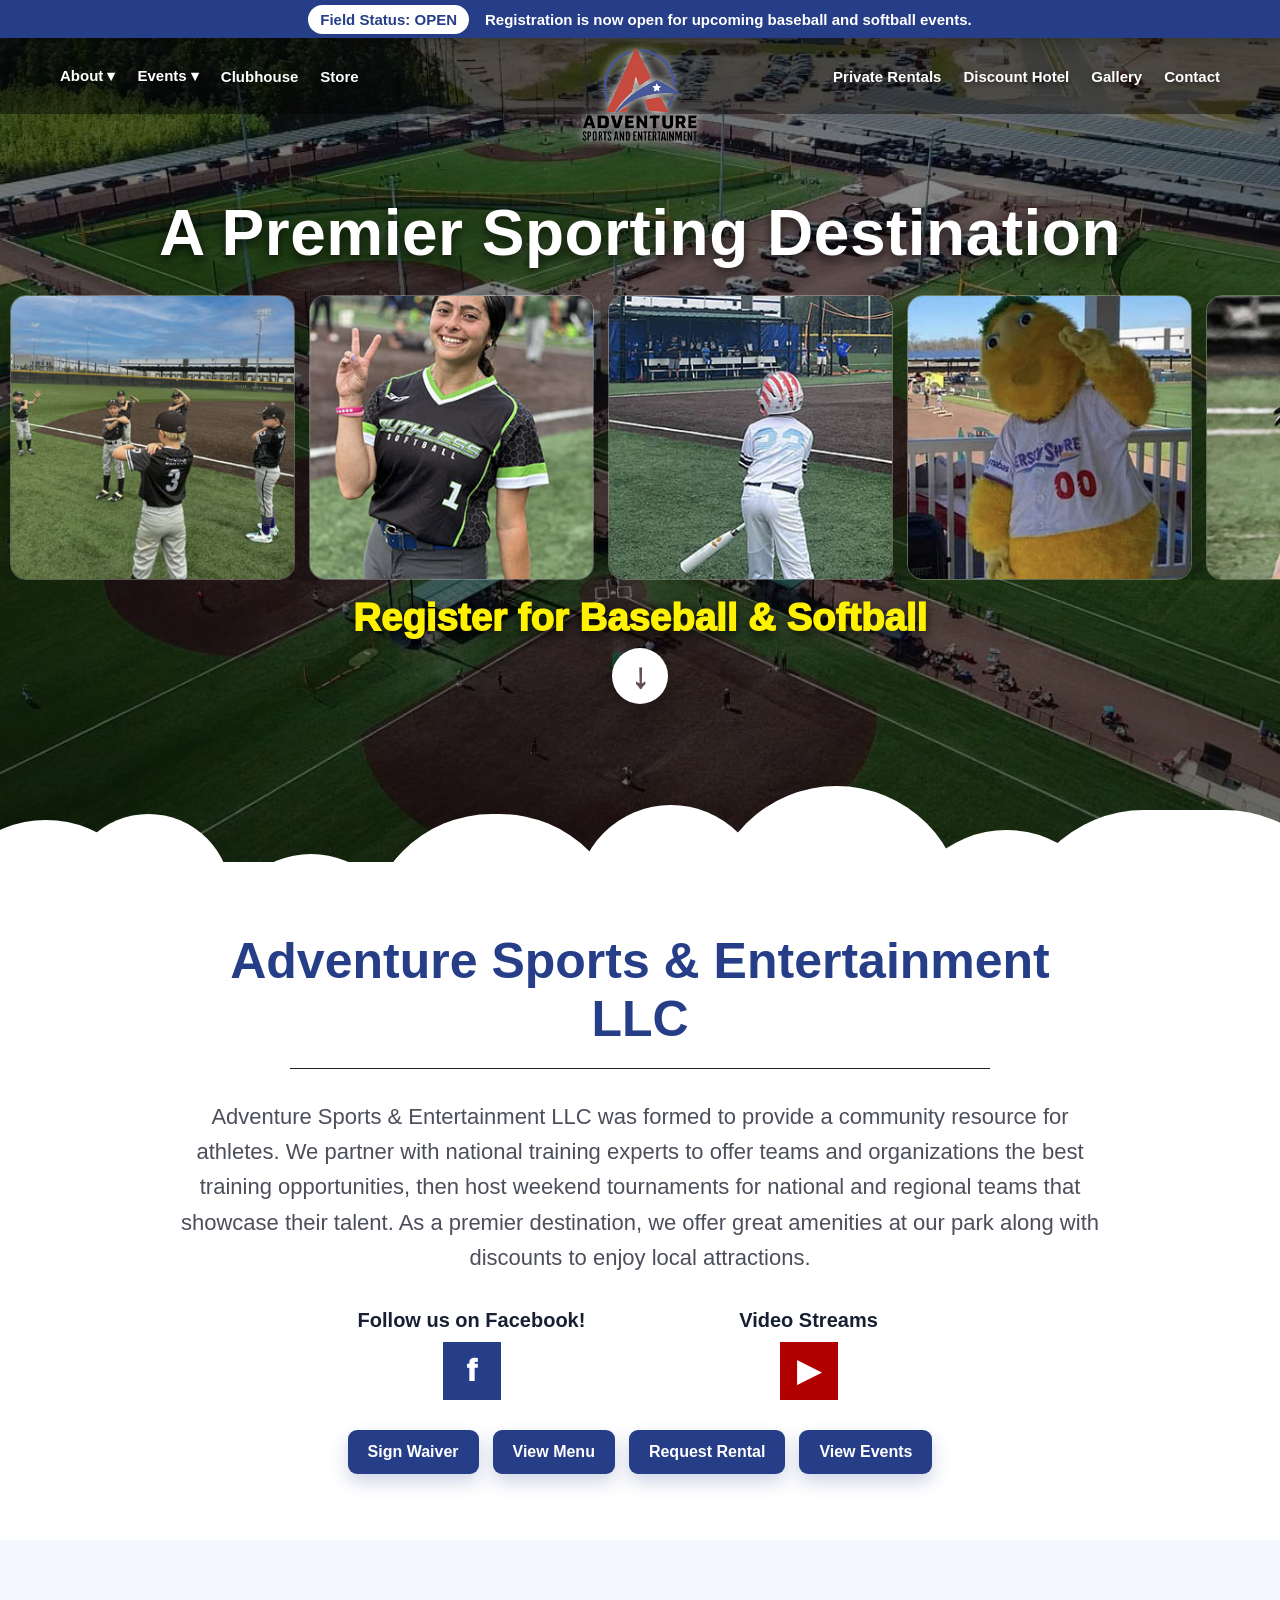
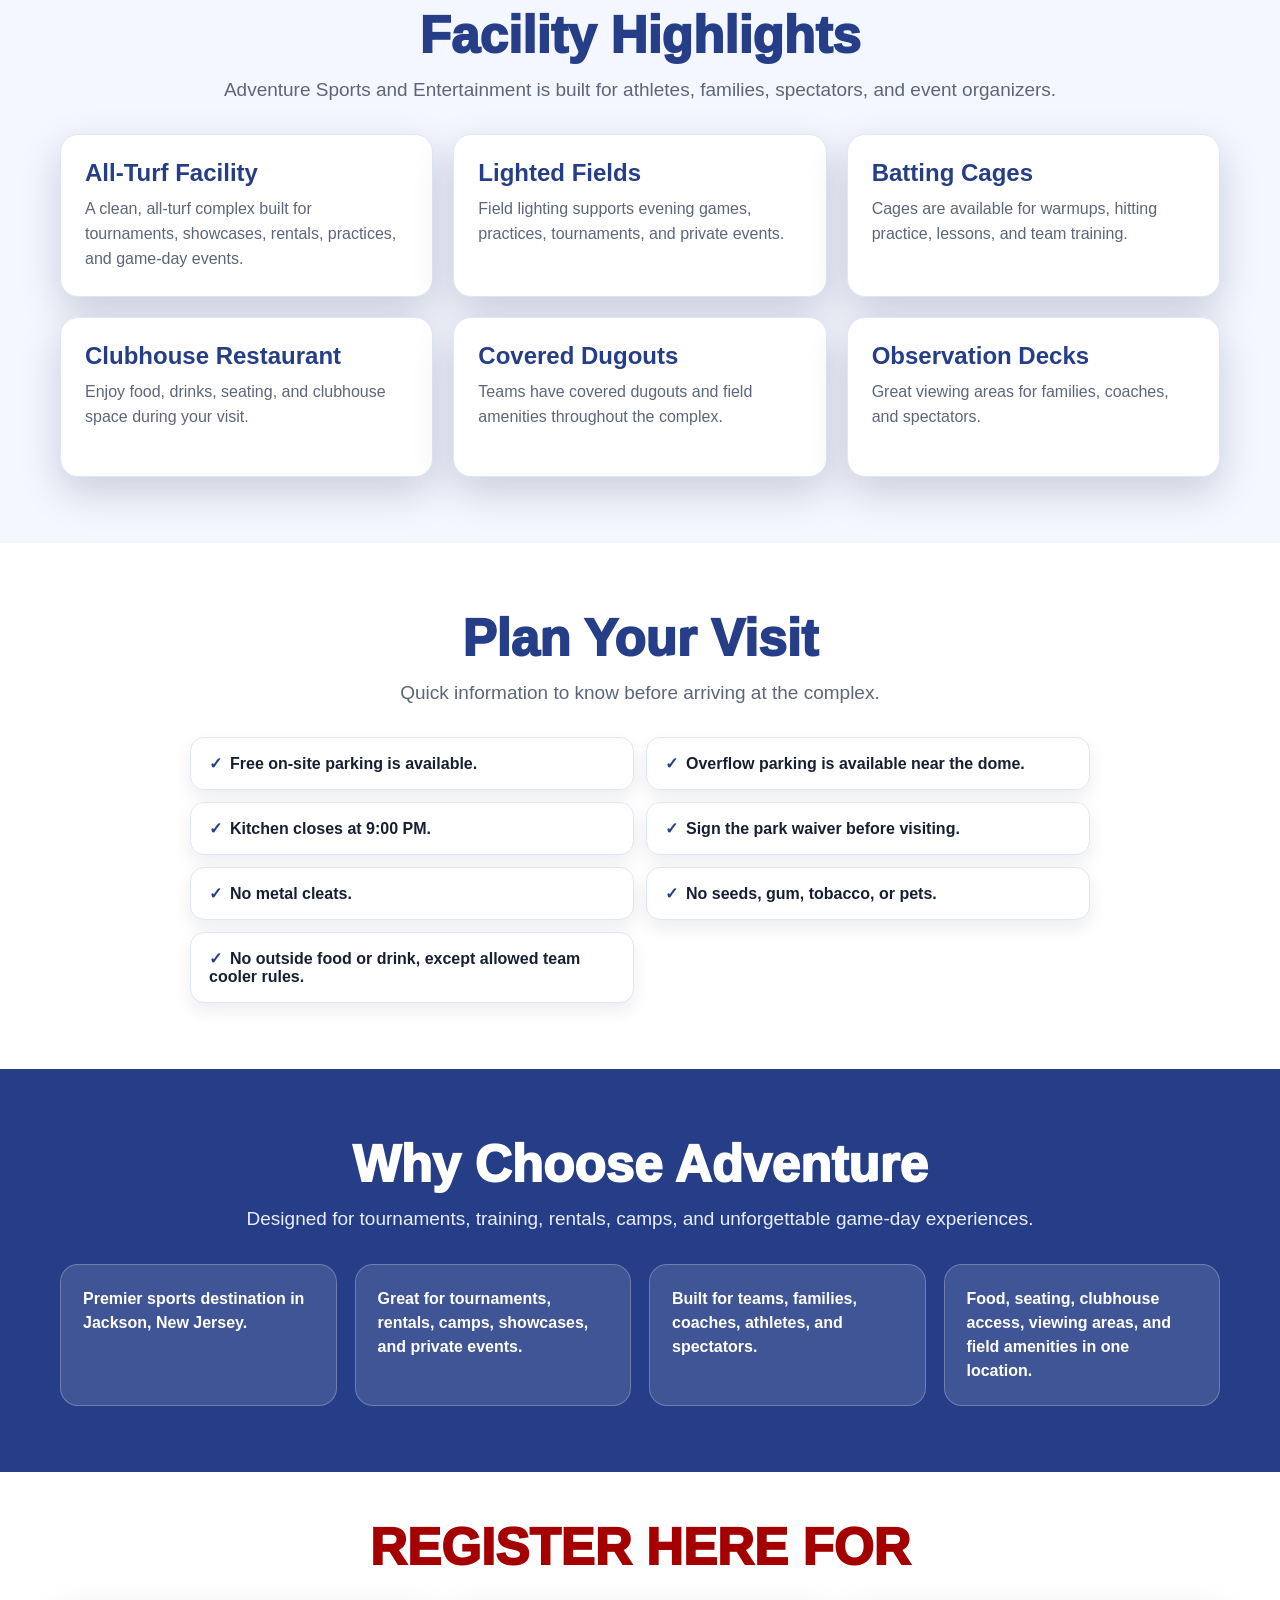
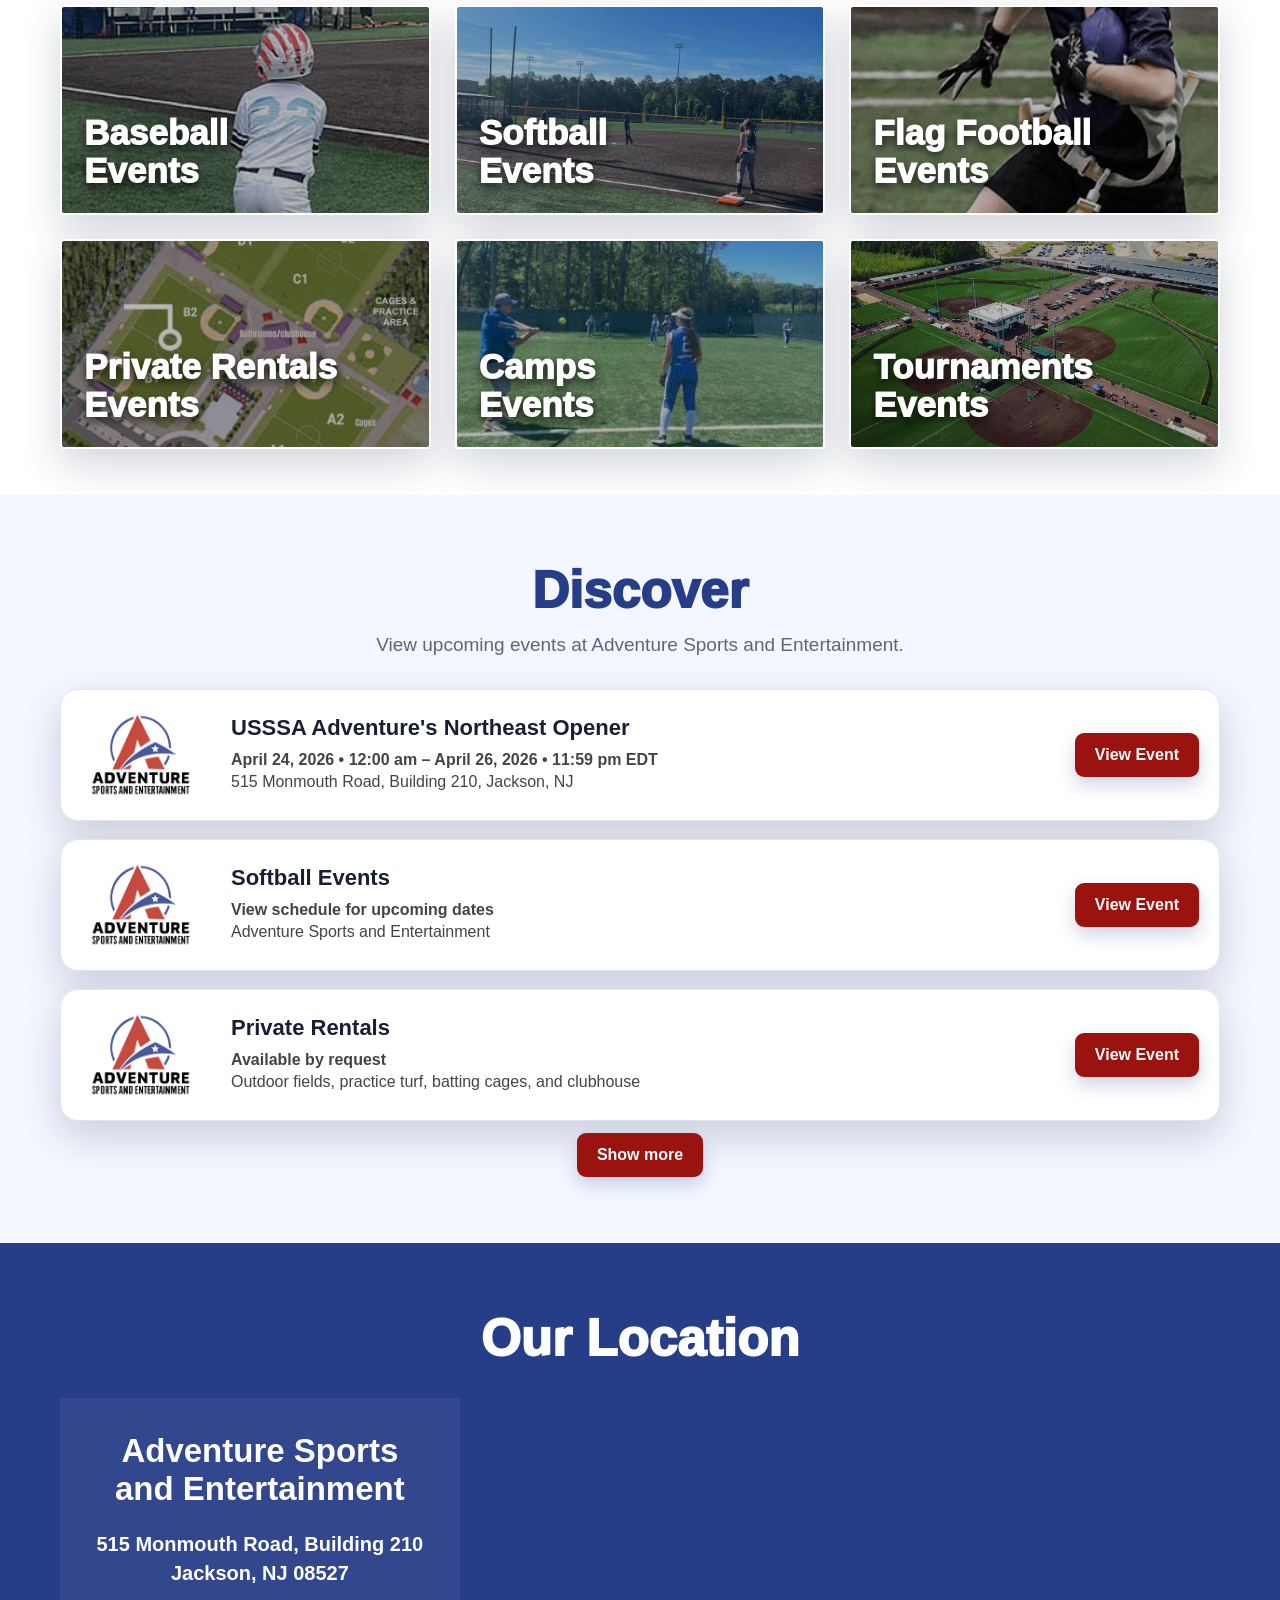
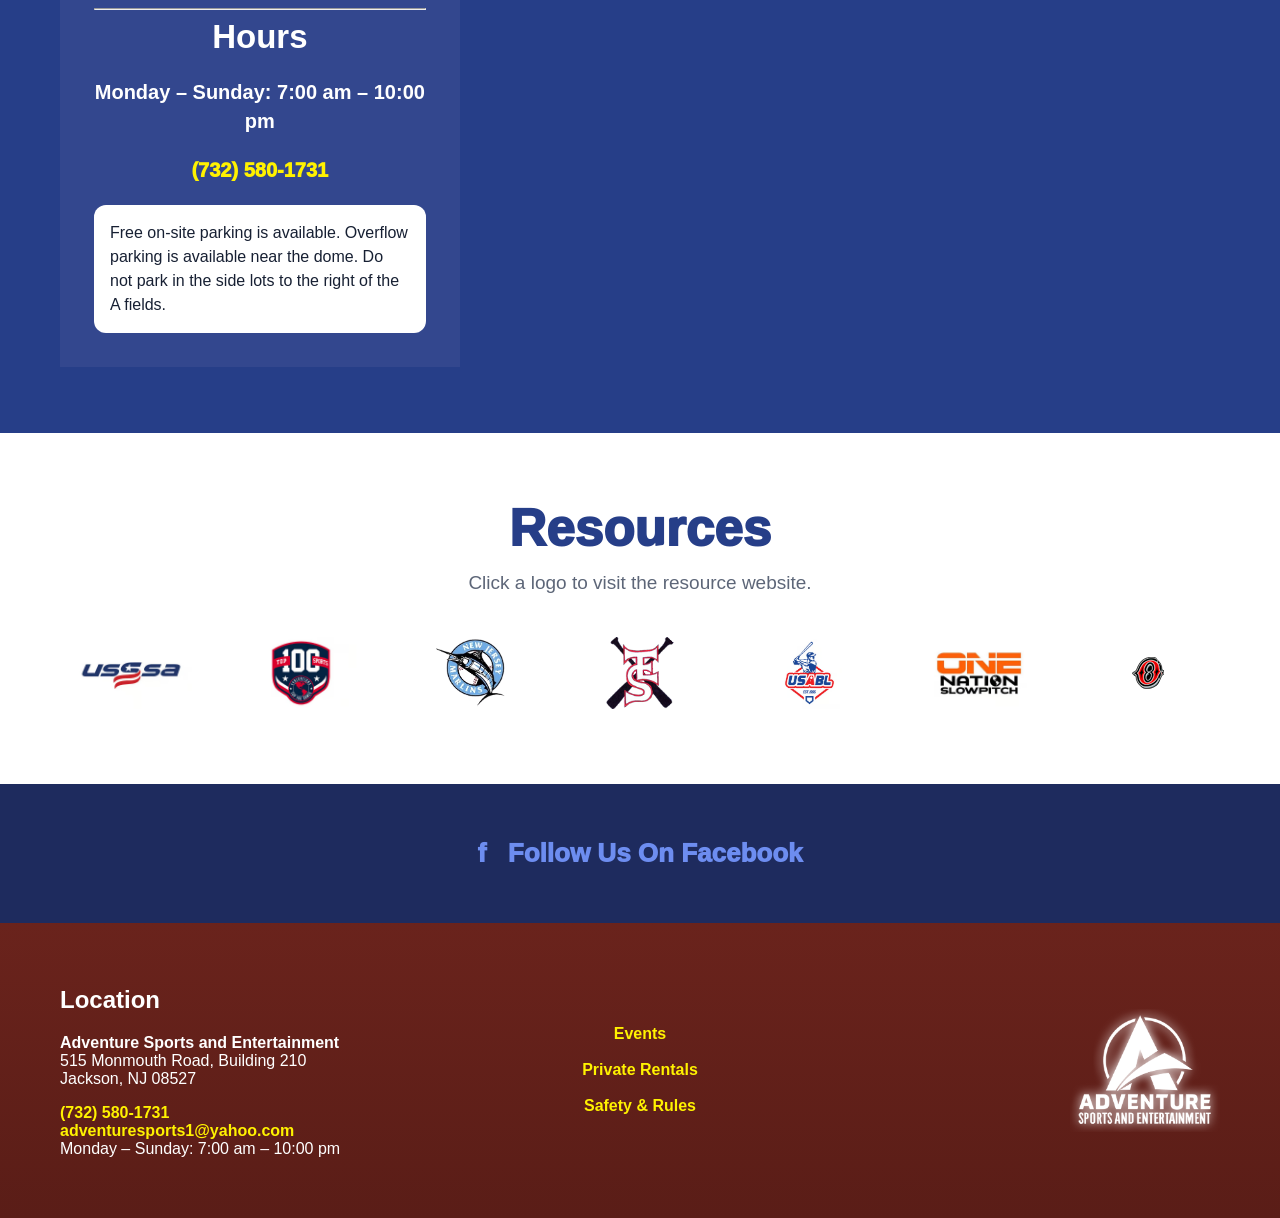
==== commit a2201753: "Add files via upload" ====
--- a/index.html
+++ b/index.html
@@ -10,7 +10,9 @@
   </div>
 </div>
 <nav class="top-nav">
-  <a class="nav-center-logo" href="/" title="Back to Home"><img src="/uploads/site/adventure-logo.png" alt="Adventure Sports and Entertainment"></a>
+  <a class="nav-center-logo" href="/" title="Back to Home">
+    <img src="/uploads/site/adventure-logo.png" alt="Adventure Sports and Entertainment">
+  </a>
 
   <details class="mobile-menu">
     <summary>Menu</summary>
--- a/style.css
+++ b/style.css
@@ -185,24 +185,50 @@
   .category-card span{font-size:28px}
 }
 
-
-/* v6 mobile rebuild */
+/* v7 recovery: safe desktop + mobile fixes */
+.hero{
+  background-image:
+    linear-gradient(rgba(0,0,0,.25),rgba(0,0,0,.35)),
+    url('/uploads/site/hero-aerial.jpg');
+  background-color:#1f2f5f;
+}
+
 .mobile-menu{display:none}
+
+.dropdown-menu{
+  min-width:230px !important;
+  padding:12px 0 !important;
+  border-radius:14px !important;
+  border:0 !important;
+  box-shadow:0 15px 40px rgba(0,0,0,.24) !important;
+  overflow:hidden;
+}
+.dropdown-menu a{
+  border:0 !important;
+  padding:13px 22px !important;
+  font-size:16px !important;
+  font-weight:900 !important;
+  color:#151b2e !important;
+}
+.dropdown-menu a:hover{
+  background:#f4f7ff !important;
+  color:var(--blue) !important;
+}
 
 @media(max-width:900px){
   body{
-    padding-top:112px !important;
+    padding-top:104px !important;
     overflow-x:hidden;
   }
 
   .site-status-fixed{
-    min-height:54px !important;
+    min-height:52px !important;
     font-size:13px !important;
     padding:6px 0 !important;
   }
 
   .site-status-fixed .status-inner{
-    min-height:42px !important;
+    min-height:40px !important;
     gap:7px !important;
     line-height:1.2 !important;
     padding:0 10px !important;
@@ -214,7 +240,7 @@
   }
 
   .top-nav{
-    top:54px !important;
+    top:52px !important;
     height:58px !important;
     min-height:58px !important;
     background:rgba(0,0,0,.72) !important;
@@ -227,15 +253,15 @@
 
   .nav-center-logo{
     position:fixed !important;
-    top:60px !important;
+    top:58px !important;
     left:14px !important;
     transform:none !important;
-    width:86px !important;
+    width:82px !important;
     z-index:10020 !important;
   }
 
   .nav-center-logo img{
-    width:86px !important;
+    width:82px !important;
     height:auto !important;
     display:block !important;
   }
@@ -244,7 +270,7 @@
     display:block !important;
     position:fixed !important;
     right:14px !important;
-    top:62px !important;
+    top:60px !important;
     z-index:10030 !important;
     font-family:Arial, Helvetica, sans-serif;
   }
@@ -264,14 +290,14 @@
 
   .mobile-menu-panel{
     position:fixed;
-    top:116px;
+    top:112px;
     left:14px;
     right:14px;
     background:#fff;
     border-radius:16px;
     box-shadow:0 20px 50px rgba(0,0,0,.30);
     padding:10px;
-    max-height:calc(100vh - 135px);
+    max-height:calc(100vh - 130px);
     overflow:auto;
   }
 
@@ -291,13 +317,13 @@
   }
 
   .hero{
-    min-height:650px !important;
+    min-height:700px !important;
     height:auto !important;
     background-position:center top !important;
   }
 
   .hero-content{
-    padding-top:96px !important;
+    padding-top:105px !important;
   }
 
   .hero h1,
@@ -311,9 +337,11 @@
   .slider-window{
     max-width:100vw !important;
     overflow:hidden !important;
+    display:block !important;
   }
 
   .slider-track{
+    display:flex !important;
     gap:10px !important;
     padding:0 12px !important;
     animation:slide 35s linear infinite !important;
@@ -365,6 +393,24 @@
     font-size:34px !important;
   }
 
+  .info-card-grid,
+  .category-grid,
+  .gallery-photos-only,
+  .photo-grid,
+  .why-grid{
+    grid-template-columns:1fr 1fr !important;
+  }
+
+  .visit-list,
+  .location-grid,
+  .two-grid,
+  .contact-grid,
+  .rental-rate-grid,
+  .rules-layout,
+  .split-policy{
+    grid-template-columns:1fr !important;
+  }
+
   .category-card{
     height:170px !important;
   }
@@ -374,7 +420,13 @@
   }
 
   .feature-card{
+    grid-template-columns:1fr !important;
+    text-align:center;
     padding:16px !important;
+  }
+
+  .feature-card img{
+    margin:auto;
   }
 
   .location-card{
@@ -383,6 +435,15 @@
 
   .map iframe{
     height:330px !important;
+  }
+
+  .footer-grid{
+    grid-template-columns:1fr !important;
+    text-align:center;
+  }
+
+  .footer-logo{
+    margin:auto;
   }
 
   .footer-social{
@@ -393,11 +454,11 @@
 
 @media(max-width:430px){
   .hero{
-    min-height:620px !important;
+    min-height:660px !important;
   }
 
   .hero-content{
-    padding-top:92px !important;
+    padding-top:100px !important;
   }
 
   .hero h1,
